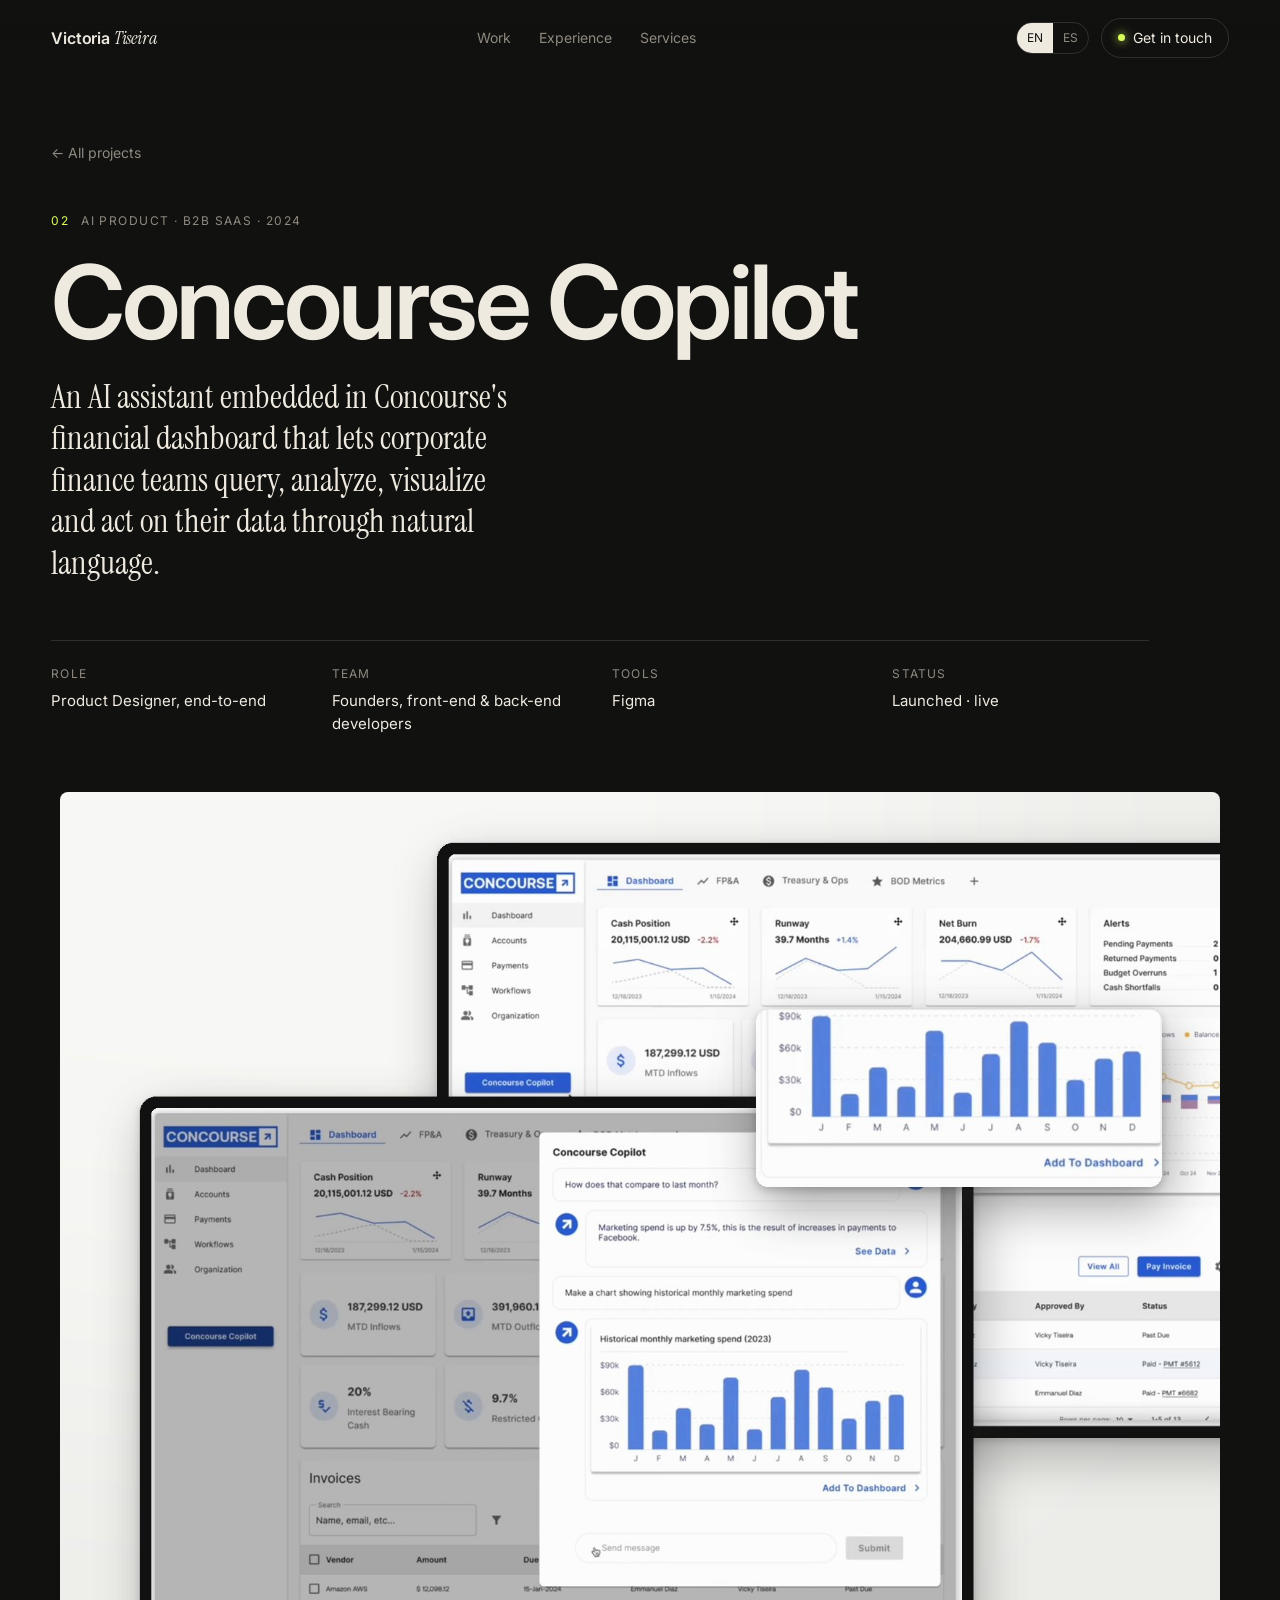
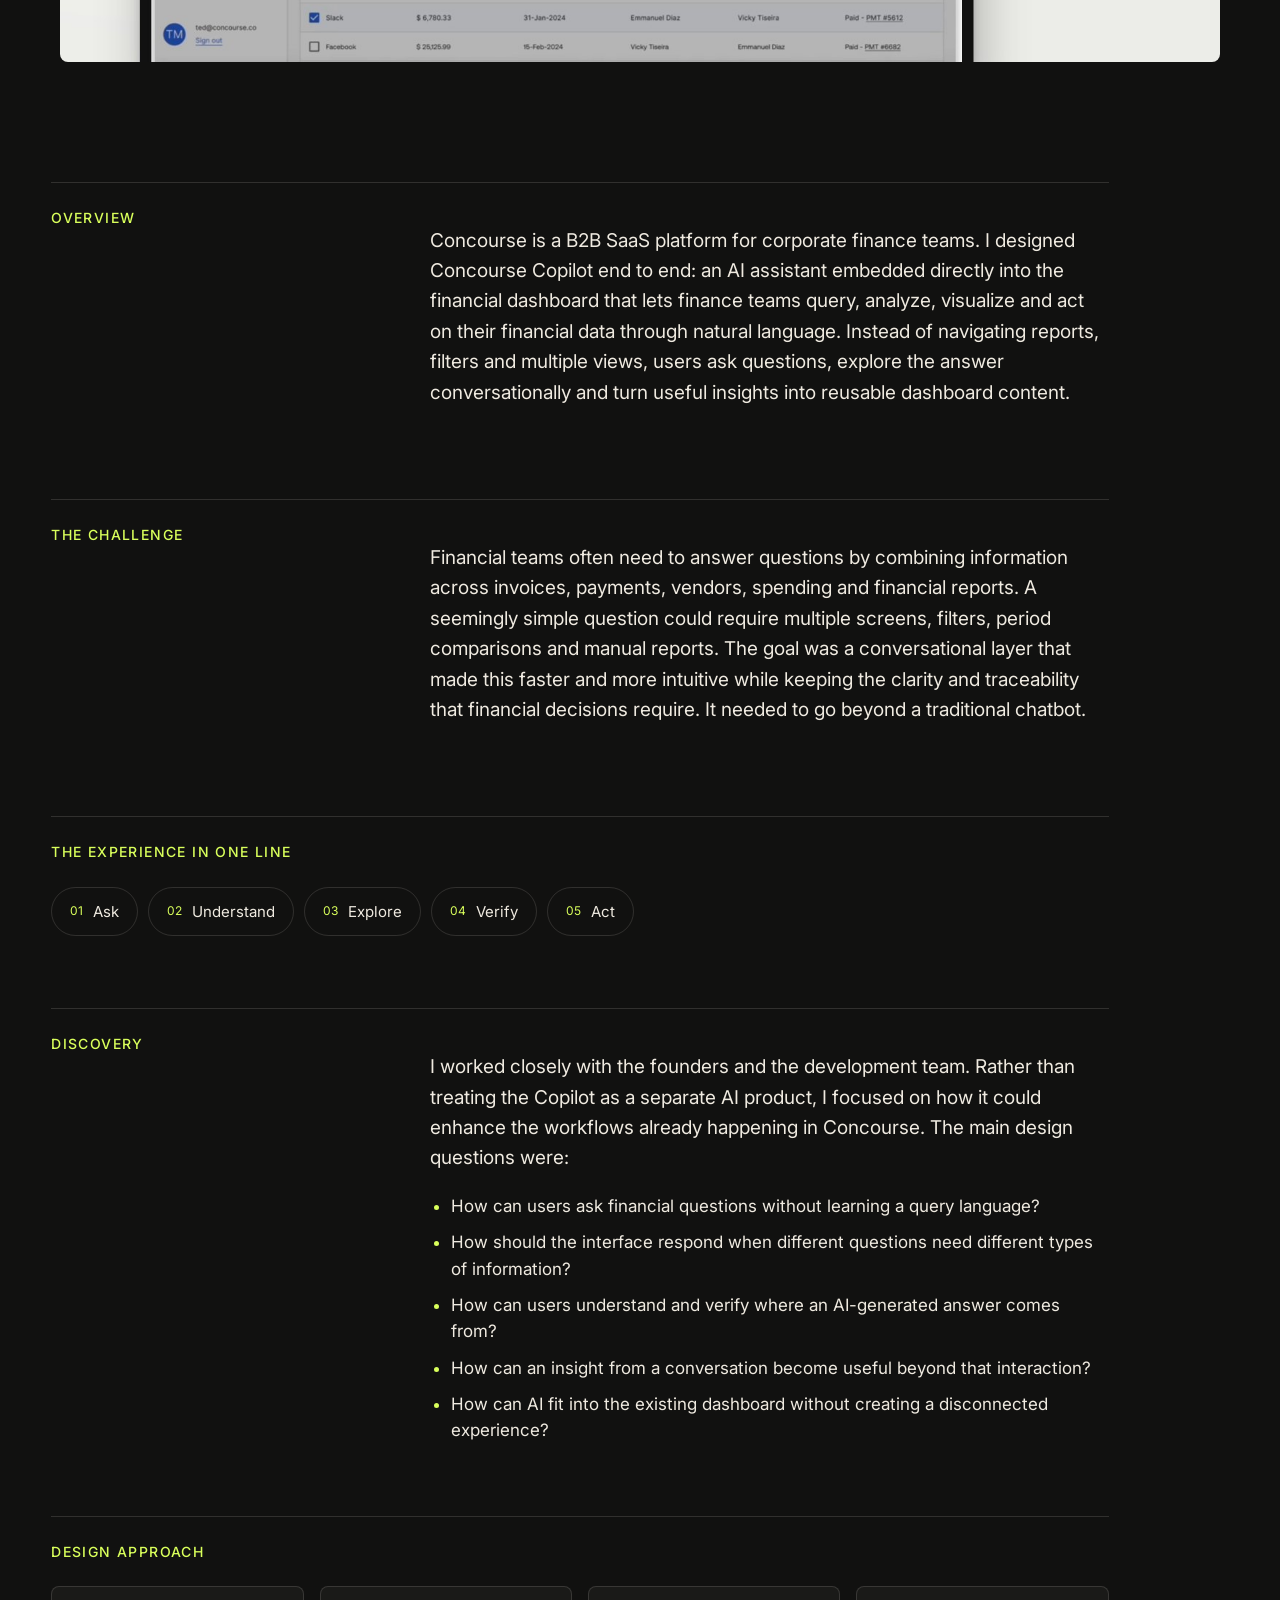
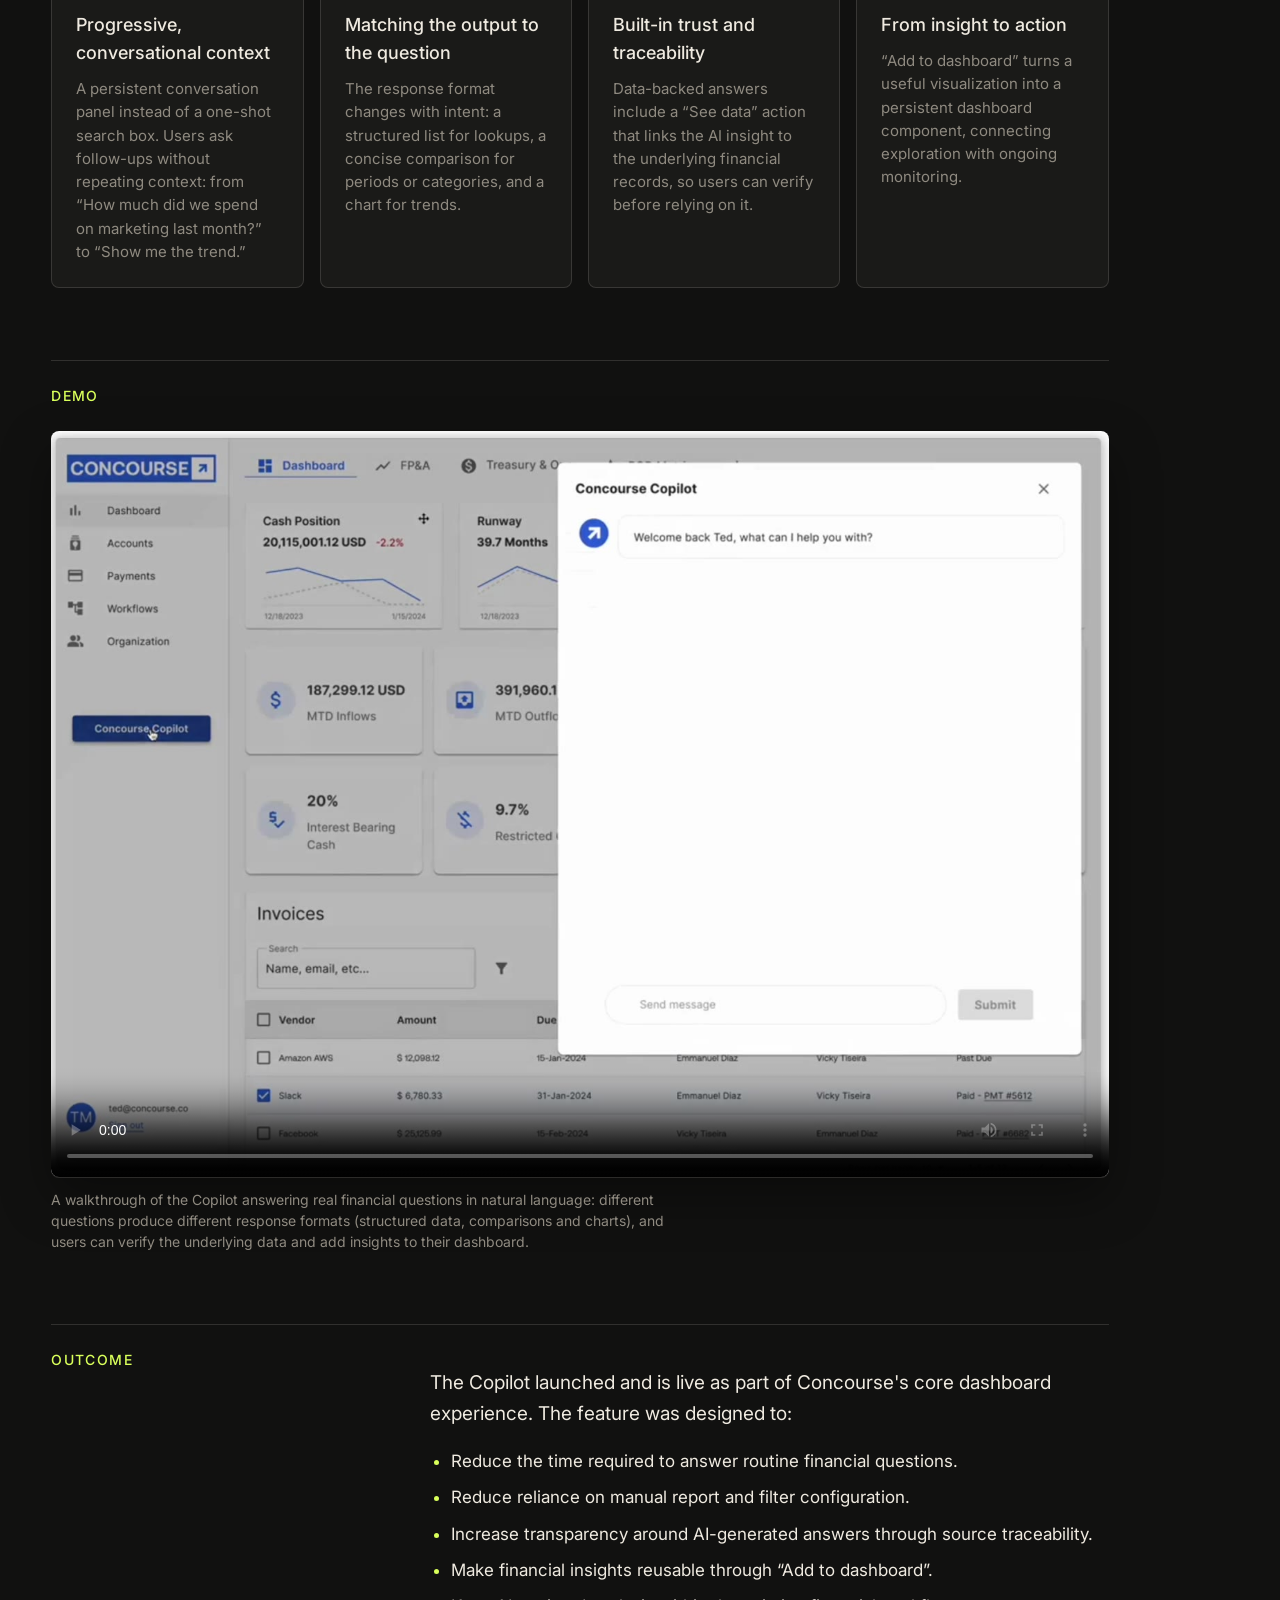
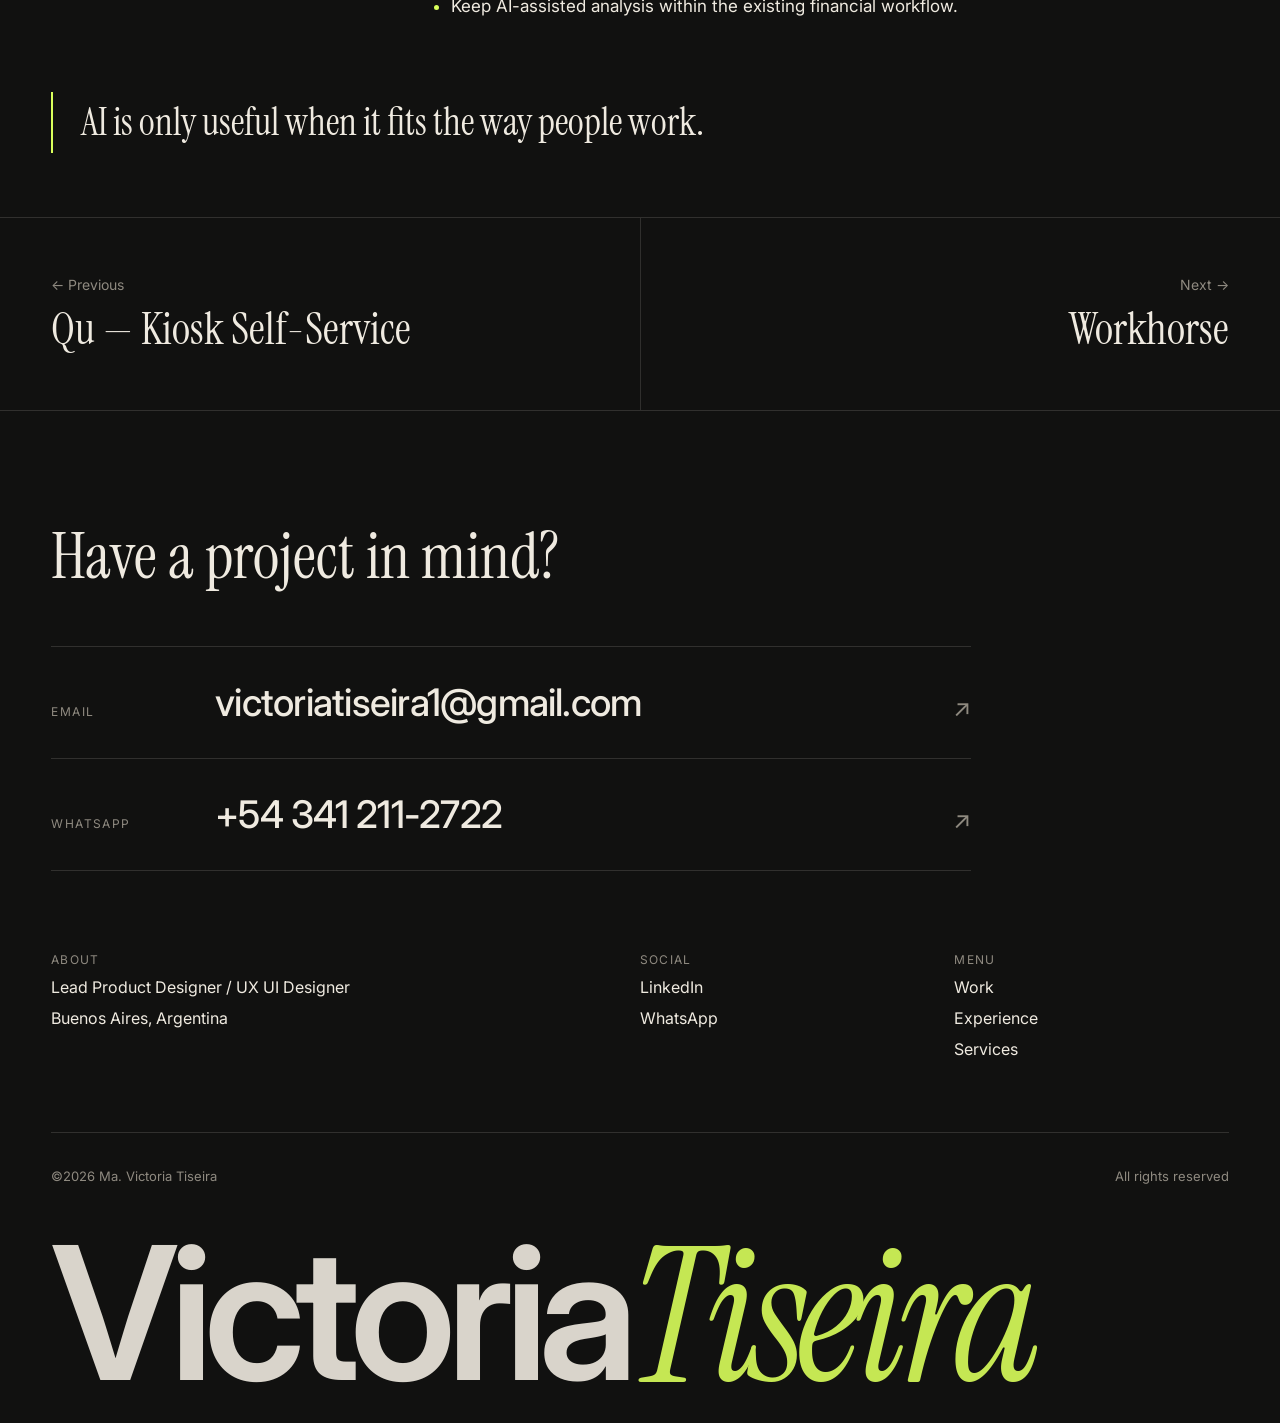
==== proyectos/concourse-copilot.html @ 038b1a2e "Add files via upload" ====
<!DOCTYPE html>
<html lang="en" data-lang="en">
<head>
  <meta charset="UTF-8">
  <meta name="viewport" content="width=device-width, initial-scale=1.0, viewport-fit=cover">
  <title data-en="Concourse Copilot — Ma. Victoria Tiseira" data-es="Concourse Copilot — Ma. Victoria Tiseira">Concourse Copilot — Ma. Victoria Tiseira</title>
  <meta name="description" content="An AI assistant embedded in Concourse&#x27;s financial dashboard that lets corporate finance teams query, analyze, visualize and act on their data through natural language.">
  <meta name="author" content="Ma. Victoria Tiseira">
  <link rel="canonical" href="https://victoriatiseira.vercel.app/proyectos/concourse-copilot.html">
  <meta name="theme-color" content="#111110">
  <meta property="og:type" content="website">
  <meta property="og:title" content="Concourse Copilot — Ma. Victoria Tiseira">
  <meta property="og:description" content="An AI assistant embedded in Concourse&#x27;s financial dashboard that lets corporate finance teams query, analyze, visualize and act on their data through natural language.">
  <meta property="og:image" content="https://victoriatiseira.vercel.app/img/proyectos/concourse-copilot/cover.jpg">
  <meta name="twitter:card" content="summary_large_image">
  <link rel="icon" type="image/svg+xml" href="../favicon.svg">
  <link rel="preconnect" href="https://fonts.googleapis.com">
  <link rel="preconnect" href="https://fonts.gstatic.com" crossorigin>
  <link href="https://fonts.googleapis.com/css2?family=Instrument+Serif:ital@0;1&family=Inter:wght@400;500;600&display=swap" rel="stylesheet">
  <link rel="stylesheet" href="../assets/style.css">
  <script>(function(){var l=null;try{l=new URLSearchParams(location.search).get("lang")||localStorage.getItem("lang")}catch(e){}if(l!=="es"&&l!=="en"){var n=(navigator.languages&&navigator.languages[0])||navigator.language||"en";l=/^es/i.test(n)?"es":"en"}document.documentElement.dataset.lang=l;document.documentElement.lang=l})();</script>
</head>
<body>

  <header class="nav" id="nav">
    <a class="nav__brand" href="../index.html">Victoria <em>Tiseira</em></a>
    <nav class="nav__links" aria-label="Main navigation">
      <a href="../index.html#work"><span class="en">Work</span><span class="es">Trabajos</span></a>
      <a href="../index.html#experience"><span class="en">Experience</span><span class="es">Experiencia</span></a>
      <a href="../index.html#services"><span class="en">Services</span><span class="es">Servicios</span></a>
    </nav>
    <div class="nav__right">
      <div class="lang" role="group" aria-label="Language">
        <button type="button" data-set-lang="en" aria-pressed="true">EN</button>
        <button type="button" data-set-lang="es" aria-pressed="false">ES</button>
      </div>
      <a class="nav__cta" href="#contact"><span class="dot"></span><span class="en">Get in touch</span><span class="es">Contacto</span></a>
      <button class="nav__burger" id="navBurger" type="button" aria-label="Menu" aria-expanded="false" aria-controls="mobileMenu"><span></span><span></span></button>
    </div>
  </header>
  <div class="mnav" id="mobileMenu" aria-hidden="true">
    <a href="../index.html#work"><i>01</i><span class="en">Work</span><span class="es">Trabajos</span></a>
    <a href="../index.html#experience"><i>02</i><span class="en">Experience</span><span class="es">Experiencia</span></a>
    <a href="../index.html#services"><i>03</i><span class="en">Services</span><span class="es">Servicios</span></a>
    <a href="#contact"><i>04</i><span class="en">Get in touch</span><span class="es">Contacto</span></a>
  </div>

  <main id="top" class="case">
    <header class="case__hero">
      <a class="case__back" href="../index.html#all-work">← <span class="en">All projects</span><span class="es">Todos los proyectos</span></a>
      <p class="eyebrow"><span>02</span><span><span class="en">AI product · B2B SaaS</span><span class="es">Producto con IA · B2B SaaS</span> · 2024</span></p>
      <h1 class="case__title"><span class="en">Concourse Copilot</span><span class="es">Concourse Copilot</span></h1>
      <p class="en case__lead">An AI assistant embedded in Concourse's financial dashboard that lets corporate finance teams query, analyze, visualize and act on their data through natural language.</p><p class="es case__lead">Un asistente de IA integrado en el dashboard financiero de Concourse que permite a los equipos de finanzas consultar, analizar, visualizar y accionar sobre sus datos en lenguaje natural.</p>
      <dl class="case__meta"><div class="case__meta-item"><dt class="en">Role</dt><dt class="es">Rol</dt><dd><span class="en">Product Designer, end-to-end</span><span class="es">Product Designer, end-to-end</span></dd></div><div class="case__meta-item"><dt class="en">Team</dt><dt class="es">Equipo</dt><dd><span class="en">Founders, front-end & back-end developers</span><span class="es">Fundadores, desarrolladores front-end y back-end</span></dd></div><div class="case__meta-item"><dt class="en">Tools</dt><dt class="es">Herramientas</dt><dd>Figma</dd></div><div class="case__meta-item"><dt class="en">Status</dt><dt class="es">Estado</dt><dd><span class="en">Launched · live</span><span class="es">Lanzado · en uso</span></dd></div></dl>
    </header>
    <figure class="case__cover"><img src="../img/proyectos/concourse-copilot/cover.jpg" alt="Concourse Copilot" width="1600" height="1200" decoding="async"></figure>
    <section class="case__body"><div class="case__block" data-reveal><h2 class="en case__h">Overview</h2><h2 class="es case__h">Resumen</h2><div><p class="en case__p">Concourse is a B2B SaaS platform for corporate finance teams. I designed Concourse Copilot end to end: an AI assistant embedded directly into the financial dashboard that lets finance teams query, analyze, visualize and act on their financial data through natural language. Instead of navigating reports, filters and multiple views, users ask questions, explore the answer conversationally and turn useful insights into reusable dashboard content.</p><p class="es case__p">Concourse es una plataforma B2B SaaS para equipos de finanzas corporativas. Diseñé Concourse Copilot de punta a punta: un asistente de IA integrado en el dashboard financiero que permite consultar, analizar, visualizar y accionar sobre los datos en lenguaje natural. En lugar de recorrer reportes, filtros y vistas, los usuarios hacen preguntas, exploran la respuesta conversando y convierten los insights útiles en contenido reutilizable del dashboard.</p></div></div>
        <div class="case__block" data-reveal><h2 class="en case__h">The challenge</h2><h2 class="es case__h">El desafío</h2><div><p class="en case__p">Financial teams often need to answer questions by combining information across invoices, payments, vendors, spending and financial reports. A seemingly simple question could require multiple screens, filters, period comparisons and manual reports. The goal was a conversational layer that made this faster and more intuitive while keeping the clarity and traceability that financial decisions require. It needed to go beyond a traditional chatbot.</p><p class="es case__p">Los equipos de finanzas suelen responder preguntas combinando información de facturas, pagos, proveedores, gastos y reportes. Una pregunta aparentemente simple podía requerir varias pantallas, filtros, comparaciones de períodos y reportes manuales. El objetivo era una capa conversacional que lo hiciera más rápido e intuitivo, manteniendo la claridad y la trazabilidad que exigen las decisiones financieras. Tenía que ir más allá de un chatbot tradicional.</p></div></div>
        <div class="case__wide" data-reveal><h2 class="en case__h">The experience in one line</h2><h2 class="es case__h">La experiencia en una línea</h2><ol class="flow"><li><span class="en">Ask</span><span class="es">Preguntar</span></li><li><span class="en">Understand</span><span class="es">Entender</span></li><li><span class="en">Explore</span><span class="es">Explorar</span></li><li><span class="en">Verify</span><span class="es">Verificar</span></li><li><span class="en">Act</span><span class="es">Accionar</span></li></ol></div>
        <div class="case__block" data-reveal><h2 class="en case__h">Discovery</h2><h2 class="es case__h">Discovery</h2><div><p class="en case__p">I worked closely with the founders and the development team. Rather than treating the Copilot as a separate AI product, I focused on how it could enhance the workflows already happening in Concourse. The main design questions were:</p><p class="es case__p">Trabajé de cerca con los fundadores y el equipo de desarrollo. En lugar de tratar al Copilot como un producto de IA aparte, me enfoqué en cómo podía potenciar los flujos que ya existían en Concourse. Las preguntas de diseño principales fueron:</p><ul class="case__list"><li><span class="en">How can users ask financial questions without learning a query language?</span><span class="es">¿Cómo pueden los usuarios hacer preguntas financieras sin aprender un lenguaje de consultas?</span></li><li><span class="en">How should the interface respond when different questions need different types of information?</span><span class="es">¿Cómo debería responder la interfaz cuando cada pregunta necesita un tipo de información distinto?</span></li><li><span class="en">How can users understand and verify where an AI-generated answer comes from?</span><span class="es">¿Cómo pueden entender y verificar de dónde sale una respuesta generada por IA?</span></li><li><span class="en">How can an insight from a conversation become useful beyond that interaction?</span><span class="es">¿Cómo puede un insight de una conversación ser útil más allá de esa interacción?</span></li><li><span class="en">How can AI fit into the existing dashboard without creating a disconnected experience?</span><span class="es">¿Cómo integrar la IA al dashboard existente sin crear una experiencia desconectada?</span></li></ul></div></div>
        <div class="case__wide" data-reveal><h2 class="en case__h">Design approach</h2><h2 class="es case__h">Enfoque de diseño</h2><div class="ccards ccards--4"><div class="ccard"><h3 class="en ccard__t">Progressive, conversational context</h3><h3 class="es ccard__t">Contexto conversacional progresivo</h3><p class="en ccard__b">A persistent conversation panel instead of a one-shot search box. Users ask follow-ups without repeating context: from “How much did we spend on marketing last month?” to “Show me the trend.”</p><p class="es ccard__b">Un panel de conversación persistente en lugar de una búsqueda de un solo uso. Los usuarios hacen repreguntas sin repetir contexto: de “¿Cuánto gastamos en marketing el mes pasado?” a “Mostrame la tendencia”.</p></div><div class="ccard"><h3 class="en ccard__t">Matching the output to the question</h3><h3 class="es ccard__t">La respuesta según la pregunta</h3><p class="en ccard__b">The response format changes with intent: a structured list for lookups, a concise comparison for periods or categories, and a chart for trends.</p><p class="es ccard__b">El formato de la respuesta cambia según la intención: una lista estructurada para consultas, una comparación concisa entre períodos o categorías, y un gráfico para tendencias.</p></div><div class="ccard"><h3 class="en ccard__t">Built-in trust and traceability</h3><h3 class="es ccard__t">Confianza y trazabilidad</h3><p class="en ccard__b">Data-backed answers include a “See data” action that links the AI insight to the underlying financial records, so users can verify before relying on it.</p><p class="es ccard__b">Las respuestas con datos incluyen la acción “Ver datos”, que vincula el insight de la IA con los registros financieros de origen, para verificar antes de confiar en él.</p></div><div class="ccard"><h3 class="en ccard__t">From insight to action</h3><h3 class="es ccard__t">Del insight a la acción</h3><p class="en ccard__b">“Add to dashboard” turns a useful visualization into a persistent dashboard component, connecting exploration with ongoing monitoring.</p><p class="es ccard__b">“Agregar al dashboard” convierte una visualización útil en un componente permanente del dashboard, conectando la exploración con el monitoreo diario.</p></div></div></div>
        <div class="case__wide" data-reveal><h2 class="en case__h">Demo</h2><h2 class="es case__h">Demo</h2><figure class="shot shot--video"><video controls playsinline preload="metadata" poster="../img/proyectos/concourse-copilot/demo-poster.jpg" width="1530" height="1080"><source src="../img/proyectos/concourse-copilot/demo.mp4" type="video/mp4"></video><figcaption><span class="en">A walkthrough of the Copilot answering real financial questions in natural language: different questions produce different response formats (structured data, comparisons and charts), and users can verify the underlying data and add insights to their dashboard.</span><span class="es">Un recorrido del Copilot respondiendo preguntas financieras reales en lenguaje natural: cada tipo de pregunta genera un formato distinto (datos estructurados, comparaciones y gráficos), y se pueden verificar los datos de origen y sumar los insights al dashboard.</span></figcaption></figure></div>
        <div class="case__block" data-reveal><h2 class="en case__h">Outcome</h2><h2 class="es case__h">Resultado</h2><div><p class="en case__p">The Copilot launched and is live as part of Concourse's core dashboard experience. The feature was designed to:</p><p class="es case__p">El Copilot se lanzó y está en uso como parte del dashboard principal de Concourse. La funcionalidad se diseñó para:</p><ul class="case__list"><li><span class="en">Reduce the time required to answer routine financial questions.</span><span class="es">Reducir el tiempo para responder preguntas financieras de rutina.</span></li><li><span class="en">Reduce reliance on manual report and filter configuration.</span><span class="es">Depender menos de configurar reportes y filtros a mano.</span></li><li><span class="en">Increase transparency around AI-generated answers through source traceability.</span><span class="es">Más transparencia en las respuestas de la IA gracias a la trazabilidad de las fuentes.</span></li><li><span class="en">Make financial insights reusable through “Add to dashboard”.</span><span class="es">Insights financieros reutilizables con “Agregar al dashboard”.</span></li><li><span class="en">Keep AI-assisted analysis within the existing financial workflow.</span><span class="es">Mantener el análisis asistido por IA dentro del flujo de trabajo existente.</span></li></ul></div></div>
        <blockquote class="case__quote" data-reveal><p class="en">AI is only useful when it fits the way people work.</p><p class="es">La IA solo sirve cuando se adapta a la forma en que trabaja la gente.</p></blockquote>
    </section>
    <nav class="case__next" aria-label="More projects">
      <a href="qu.html" class="case__nav case__nav--prev"><span>← <span class="en">Previous</span><span class="es">Anterior</span></span><strong><span class="en">Qu — Kiosk Self-Service</span><span class="es">Qu — Kiosco de autoservicio</span></strong></a>
      <a href="workhorse.html" class="case__nav case__nav--next"><span><span class="en">Next</span><span class="es">Siguiente</span> →</span><strong><span class="en">Workhorse</span><span class="es">Workhorse</span></strong></a>
    </nav>
  </main>

  <footer class="footer" id="contact">
    <p class="en footer__hook">Have a project in mind?</p><p class="es footer__hook">¿Tenés un proyecto en mente?</p>
    <div class="contact">
      <a class="contact__row" href="mailto:victoriatiseira1@gmail.com">
        <span class="contact__label">Email</span>
        <span class="contact__value">victoriatiseira1@gmail.com</span>
        <span class="contact__arrow" aria-hidden="true">↗</span>
      </a>
      <a class="contact__row" href="https://wa.me/5493412112722" target="_blank" rel="noopener">
        <span class="contact__label">WhatsApp</span>
        <span class="contact__value">+54 341 211-2722</span>
        <span class="contact__arrow" aria-hidden="true">↗</span>
      </a>
    </div>
    <div class="footer__grid">
      <div class="footer__col">
        <p class="en footer__col-title">About</p><p class="es footer__col-title">Sobre mí</p>
        <p>Lead Product Designer / UX UI Designer</p>
        <p>Buenos Aires, Argentina</p>
      </div>
      <nav class="footer__col" aria-label="Social">
        <p class="en footer__col-title">Social</p><p class="es footer__col-title">Redes</p>
        <a href="https://www.linkedin.com/in/maria-victoria-tiseira/" target="_blank" rel="noopener">LinkedIn</a>
        <a href="https://wa.me/5493412112722" target="_blank" rel="noopener">WhatsApp</a>
      </nav>
      <nav class="footer__col" aria-label="Footer">
        <p class="en footer__col-title">Menu</p><p class="es footer__col-title">Menú</p>
        <a href="../index.html#work"><span class="en">Work</span><span class="es">Trabajos</span></a>
        <a href="../index.html#experience"><span class="en">Experience</span><span class="es">Experiencia</span></a>
        <a href="../index.html#services"><span class="en">Services</span><span class="es">Servicios</span></a>
      </nav>
    </div>
    <div class="footer__meta">
      <p>©<span data-year>2026</span> Ma. Victoria Tiseira</p>
      <p class="en">All rights reserved</p><p class="es">Todos los derechos reservados</p>
    </div>
    <span class="footer__giant" aria-hidden="true">Victoria<em>Tiseira</em></span>
  </footer>
  <script src="../assets/main.js"></script>
</body>
</html>
---- assets/style.css ----
:root {
      --bg: #111110;
      --bg-2: #1a1a18;
      --fg: #efeae0;
      --muted: #8f8a80;
      --line: rgba(239, 234, 224, .14);
      --accent: #d9ff5b;
      --serif: "Instrument Serif", Georgia, serif;
      --sans: "Inter", system-ui, sans-serif;
      --gutter: clamp(16px, 4vw, 56px);
    }
    *, *::before, *::after { box-sizing: border-box; }
    html { scroll-behavior: smooth; overflow-x: hidden; }
    body {
      margin: 0; background: var(--bg); color: var(--fg);
      font-family: var(--sans); font-size: 16px; line-height: 1.55;
      -webkit-font-smoothing: antialiased;
    }
    a { color: inherit; text-decoration: none; }
    img { max-width: 100%; display: block; }
    .sr-only { position: absolute; width: 1px; height: 1px; overflow: hidden; clip: rect(0 0 0 0); white-space: nowrap; }
    .eyebrow { display: flex; gap: 12px; font-size: 12px; letter-spacing: .12em; text-transform: uppercase; color: var(--muted); margin: 0 0 24px; }
    .eyebrow > span:first-child { color: var(--accent); }

    /* Reveal on scroll */
    [data-reveal] { opacity: 0; transform: translateY(24px); transition: opacity .8s ease, transform .8s ease; }
    [data-reveal].is-in { opacity: 1; transform: none; }
    @media (prefers-reduced-motion: reduce) { [data-reveal] { opacity: 1; transform: none; transition: none; } html { scroll-behavior: auto; } }

    /* ============ NAV ============ */
    .nav {
      position: fixed; inset: 0 0 auto 0; z-index: 50;
      display: flex; align-items: center; justify-content: space-between; gap: 16px;
      padding: 18px var(--gutter);
      background: linear-gradient(var(--bg), rgba(17,17,16,0));
    }
    .nav__brand { font-weight: 600; letter-spacing: -.01em; }
    .nav__brand em { font-family: var(--serif); font-weight: 400; font-size: 1.15em; }
    .nav__links { display: flex; gap: 28px; font-size: 14px; }
    .nav__links a { color: var(--muted); transition: color .2s; }
    .nav__links a:hover { color: var(--fg); }
    .nav__right { display: flex; align-items: center; gap: 12px; }
    .lang { display: flex; border: 1px solid var(--line); border-radius: 99px; overflow: hidden; font-size: 12px; }
    .lang button { background: none; border: 0; color: var(--muted); padding: 6px 10px; cursor: pointer; font: inherit; }
    .lang button[aria-pressed="true"] { background: var(--fg); color: var(--bg); }
    .nav__cta { display: inline-flex; align-items: center; gap: 8px; font-size: 14px; padding: 8px 16px; border: 1px solid var(--line); border-radius: 99px; transition: background .2s; }
    .nav__cta:hover { background: var(--bg-2); }
    .dot { width: 7px; height: 7px; border-radius: 50%; background: var(--accent); box-shadow: 0 0 10px var(--accent); }
    .nav__burger { display: none; background: none; border: 0; padding: 8px; cursor: pointer; }
    .nav__burger span { display: block; width: 22px; height: 1.5px; background: var(--fg); margin: 5px 0; transition: transform .3s; }
    .mnav {
      position: fixed; inset: 0; z-index: 40; background: var(--bg);
      display: flex; flex-direction: column; justify-content: center; padding: 0 var(--gutter);
      opacity: 0; pointer-events: none; transition: opacity .3s;
    }
    .mnav.is-open { opacity: 1; pointer-events: auto; }
    .mnav a { font-family: var(--serif); font-size: 44px; line-height: 1.3; }
    .mnav a i { font-family: var(--sans); font-style: normal; font-size: 12px; color: var(--muted); margin-right: 12px; vertical-align: middle; }
    @media (max-width: 860px) {
      .nav__links, .nav__cta { display: none; }
      .nav__burger { display: block; }
      body.menu-open .nav__burger span:first-child { transform: translateY(3.25px) rotate(45deg); }
      body.menu-open .nav__burger span:last-child { transform: translateY(-3.25px) rotate(-45deg); }
    }

    /* ============ HERO ============ */
    .hero {
      min-height: 100svh; display: flex; flex-direction: column; justify-content: flex-end;
      padding: 120px var(--gutter) 40px; position: relative; overflow: hidden;
    }
    .hero__title { margin: 0; line-height: .9; letter-spacing: -.03em; }
    .hero__line { display: block; }
    .hero__line--sans { font-weight: 600; font-size: clamp(56px, 13vw, 200px); }
    .hero__line--serif { font-family: var(--serif); font-weight: 400; font-style: italic; font-size: clamp(56px, 13vw, 200px); color: var(--accent); }
    .hero__aside { display: grid; grid-template-columns: 1fr 1fr; gap: 40px; margin-top: 48px; padding-top: 24px; border-top: 1px solid var(--line); }
    .hero__desc { margin: 0; max-width: 46ch; color: var(--muted); font-size: 17px; }
    .hero__index { list-style: none; margin: 0; padding: 0; justify-self: end; min-width: 240px; }
    .hero__index li { border-bottom: 1px solid var(--line); }
    .hero__index a { display: flex; gap: 16px; padding: 10px 0; transition: padding .25s, color .25s; }
    .hero__index a:hover { padding-left: 8px; color: var(--accent); }
    .hero__index i { font-style: normal; font-size: 12px; color: var(--muted); padding-top: 3px; }
    @media (max-width: 760px) { .hero__aside { grid-template-columns: 1fr; } .hero__index { justify-self: stretch; } }

    /* ============ ABOUT / MANIFESTO ============ */
    .about { display: grid; grid-template-columns: 1fr 2fr; gap: 40px; padding: 140px var(--gutter); border-top: 1px solid var(--line); }
    .about__label { margin: 0 0 40px; }
    .about__stat { margin-bottom: 28px; }
    .about__stat strong { display: block; font-family: var(--serif); font-weight: 400; font-size: 64px; line-height: 1; }
    .about__stat span { color: var(--muted); font-size: 14px; }
    .about__text { font-family: var(--serif); font-size: clamp(28px, 3.6vw, 52px); line-height: 1.15; margin: 0 0 32px; }
    .about__sub { color: var(--muted); max-width: 52ch; margin: 0; }
    @media (max-width: 760px) { .about { grid-template-columns: 1fr; padding: 96px var(--gutter); } }

    /* ============ WORKS (horizontal strip) ============ */
    .works { padding: 120px 0; border-top: 1px solid var(--line); }
    .works__head { display: flex; justify-content: space-between; align-items: flex-end; gap: 24px; flex-wrap: wrap; padding: 0 var(--gutter) 48px; }
    .works__title { margin: 0; font-size: clamp(40px, 7vw, 104px); line-height: .95; font-weight: 600; letter-spacing: -.03em; }
    .works__title em { font-family: var(--serif); font-weight: 400; color: var(--accent); }
    .works__intro { color: var(--muted); max-width: 32ch; margin: 0; }
    .works__rail {
      display: flex; gap: 24px; overflow-x: auto; scroll-snap-type: x mandatory;
      padding: 0 var(--gutter) 24px; scrollbar-width: none; cursor: grab; scroll-padding-inline: var(--gutter);
    }
    .works__rail::-webkit-scrollbar { display: none; }
    .works__rail.is-dragging { cursor: grabbing; scroll-snap-type: none; }
    .card { flex: 0 0 auto; scroll-snap-align: start; width: clamp(260px, 38vw, 560px); }
    .card--tall { width: clamp(220px, 26vw, 380px); }
    .card__media {
      margin: 0; position: relative; overflow: hidden; border-radius: 6px; aspect-ratio: 4 / 3;
      background: var(--bg-2);
    }
    .card--tall .card__media { aspect-ratio: 3 / 4; }
    .card__media img, .card__media video { width: 100%; height: 100%; object-fit: cover; transition: transform .8s cubic-bezier(.2,.7,.2,1); }
    .card:hover .card__media img, .card:hover .card__media video { transform: scale(1.04); }
    .card__placeholder {
      position: absolute; inset: 0; display: grid; place-items: center;
      color: var(--muted); font-size: 13px; letter-spacing: .08em; text-transform: uppercase;
      background: repeating-linear-gradient(135deg, var(--bg-2) 0 14px, #1f1f1c 14px 28px);
    }
    .card__open {
      position: absolute; right: 14px; bottom: 14px; font-size: 13px; padding: 8px 14px; border-radius: 99px;
      background: var(--fg); color: var(--bg); opacity: 0; transform: translateY(8px); transition: .3s;
    }
    .card:hover .card__open, .card:focus-visible .card__open { opacity: 1; transform: none; }
    .card__meta { display: flex; justify-content: space-between; gap: 12px; margin-top: 14px; font-size: 14px; }
    .card__meta p { margin: 0; }
    .card__meta p:first-child > span:first-child { color: var(--muted); margin-right: 8px; }
    .card__meta p:last-child { color: var(--muted); }
    .works__foot { display: flex; justify-content: space-between; align-items: center; gap: 16px; padding: 24px var(--gutter) 0; color: var(--muted); font-size: 14px; }
    .works__progress { font-variant-numeric: tabular-nums; }
    .works__btns { display: flex; gap: 8px; }
    .works__btns button {
      width: 44px; height: 44px; border-radius: 50%; border: 1px solid var(--line);
      background: none; color: var(--fg); cursor: pointer; font-size: 16px; transition: background .2s;
    }
    .works__btns button:hover { background: var(--bg-2); }

    /* ============ PROCESS ============ */
    .process { padding: 140px var(--gutter); border-top: 1px solid var(--line); }
    .process__title { margin: 0 0 64px; font-size: clamp(48px, 9vw, 140px); line-height: .9; letter-spacing: -.03em; font-weight: 600; }
    .process__title em { font-family: var(--serif); font-weight: 400; color: var(--accent); }
    .process__cards { display: grid; grid-template-columns: repeat(4, 1fr); gap: 16px; }
    .pcard {
      position: relative; overflow: hidden; background: var(--bg-2); border: 1px solid var(--line); border-radius: 8px;
      padding: 28px; min-height: 340px; display: flex; flex-direction: column; justify-content: space-between;
    }
    .pcard__index { display: flex; justify-content: space-between; font-size: 12px; letter-spacing: .1em; text-transform: uppercase; color: var(--muted); margin: 0; }
    .pcard__index > span:first-child { color: var(--accent); }
    .pcard__name { font-family: var(--serif); font-weight: 400; font-size: 40px; margin: 0 0 12px; }
    .pcard__text { color: var(--muted); font-size: 15px; margin: 0 0 16px; }
    .pcard__meta { font-size: 12px; color: var(--fg); opacity: .7; margin: 0; }
    .pcard__ghost { position: absolute; right: -8px; top: 30px; font-family: var(--serif); font-size: 160px; line-height: 1; color: var(--fg); opacity: .04; pointer-events: none; }
    @media (max-width: 1000px) { .process__cards { grid-template-columns: repeat(2, 1fr); } }
    @media (max-width: 600px) { .process__cards { grid-template-columns: 1fr; } .pcard { min-height: 280px; } }

    /* ============ SERVICES ============ */
    .services { padding: 0 var(--gutter) 140px; }
    .services__list { list-style: none; margin: 0; padding: 0; border-top: 1px solid var(--line); }
    .services__item { border-bottom: 1px solid var(--line); }
    .services__row {
      display: grid; grid-template-columns: 1fr 1fr; gap: 24px; align-items: baseline;
      padding: 28px 0; transition: padding .3s, color .3s;
    }
    .services__item:hover .services__row { padding-left: 16px; color: var(--accent); }
    .services__name { font-size: clamp(26px, 3.6vw, 48px); font-weight: 500; letter-spacing: -.02em; }
    .services__meta { color: var(--muted); font-size: 15px; }
    @media (max-width: 700px) { .services__row { grid-template-columns: 1fr; gap: 6px; } }

    /* ============ FOOTER ============ */
    .footer { border-top: 1px solid var(--line); padding: 96px var(--gutter) 32px; overflow: hidden; }
    .footer__hook { font-family: var(--serif); font-size: clamp(32px, 5vw, 64px); margin: 0 0 8px; }
    .footer__mail { font-size: clamp(24px, 4vw, 52px); font-weight: 600; letter-spacing: -.02em; border-bottom: 2px solid var(--accent); }
    .footer__grid { display: grid; grid-template-columns: 2fr 1fr 1fr; gap: 40px; margin-top: 80px; }
    .footer__col-title { color: var(--muted); font-size: 12px; letter-spacing: .1em; text-transform: uppercase; margin: 0 0 12px; }
    .footer__col a, .footer__col p { display: block; margin: 0 0 6px; }
    .footer__col a:hover { color: var(--accent); }
    .footer__meta { display: flex; justify-content: space-between; gap: 16px; flex-wrap: wrap; margin-top: 64px; padding-top: 20px; border-top: 1px solid var(--line); color: var(--muted); font-size: 13px; }
    .footer__giant { display: block; margin-top: 40px; font-weight: 600; font-size: 14.5vw; line-height: .8; letter-spacing: -.05em; opacity: .9; white-space: nowrap; }
    .footer__giant em { font-family: var(--serif); font-weight: 400; color: var(--accent); }
    @media (max-width: 760px) { .footer__grid { grid-template-columns: 1fr; gap: 28px; margin-top: 56px; } }
  
    /* ============ LANGUAGE ============ */
    html:not([data-lang="es"]) .es, html[data-lang="es"] .en { display: none !important; }
    :root { color-scheme: dark; }

    /* ============ ALL WORK GRID ============ */
    .allwork { padding: 120px var(--gutter); border-top: 1px solid var(--line); }
    .allwork__title { margin: 0 0 56px; font-size: clamp(40px, 7vw, 104px); line-height: .95; font-weight: 600; letter-spacing: -.03em; }
    .allwork__title sup { font-size: .25em; color: var(--muted); font-weight: 400; vertical-align: top; }
    .allwork__grid { display: grid; grid-template-columns: repeat(3, 1fr); gap: 48px 24px; }
    .gitem__media { margin: 0; aspect-ratio: 4 / 3; overflow: hidden; border-radius: 6px; background: var(--bg-2); }
    .gitem__media img { width: 100%; height: 100%; object-fit: cover; transition: transform .8s cubic-bezier(.2,.7,.2,1); }
    .gitem:hover .gitem__media img { transform: scale(1.04); }
    .gitem__meta { display: grid; grid-template-columns: 1fr auto; gap: 2px 12px; margin-top: 14px; }
    .gitem__meta h3 { margin: 0; font-size: 17px; font-weight: 500; transition: color .2s; }
    .gitem:hover .gitem__meta h3 { color: var(--accent); }
    .gitem__meta p { margin: 0; color: var(--muted); font-size: 14px; grid-column: 1; }
    .gitem__meta .gitem__year { grid-column: 2; grid-row: 1; }
    @media (max-width: 1000px) { .allwork__grid { grid-template-columns: repeat(2, 1fr); } }
    @media (max-width: 600px) { .allwork__grid { grid-template-columns: 1fr; } .allwork { padding: 96px var(--gutter); } }

    /* ============ CASE STUDY PAGE ============ */
    .case__hero { padding: 140px var(--gutter) 56px; max-width: 1200px; }
    .case__back { display: inline-block; margin-bottom: 48px; color: var(--muted); font-size: 14px; transition: color .2s; }
    .case__back:hover { color: var(--accent); }
    .case__title { margin: 0 0 24px; font-size: clamp(44px, 8vw, 120px); line-height: .95; letter-spacing: -.035em; font-weight: 600; }
    .case__lead { font-family: var(--serif); font-size: clamp(22px, 2.6vw, 34px); line-height: 1.25; margin: 0; max-width: 32ch; }
    .case__meta { display: grid; grid-template-columns: repeat(auto-fit, minmax(170px, 1fr)); gap: 24px; margin: 56px 0 0; padding-top: 24px; border-top: 1px solid var(--line); }
    .case__meta dt { font-size: 12px; letter-spacing: .1em; text-transform: uppercase; color: var(--muted); margin-bottom: 6px; }
    .case__meta dd { margin: 0; font-size: 15px; }
    @media (max-width: 860px) { .case__meta { grid-template-columns: repeat(2, 1fr); } }
    .case__cover { margin: 0 var(--gutter); border-radius: 8px; overflow: hidden; background: var(--bg-2); }
    .case__cover img { width: 100%; height: auto; max-height: 80vh; object-fit: cover; }
    .case__body { padding: 120px var(--gutter) 64px; display: grid; gap: 64px; max-width: 1200px; }
    .case__block { display: grid; grid-template-columns: 1fr 2fr; gap: 40px; padding-top: 24px; border-top: 1px solid var(--line); }
    .case__h { margin: 0; font-size: 14px; letter-spacing: .1em; text-transform: uppercase; color: var(--accent); font-weight: 500; }
    .case__p { font-size: 19px; line-height: 1.6; color: var(--fg); max-width: 62ch; }
    @media (max-width: 760px) { .case__block { grid-template-columns: 1fr; gap: 14px; } .case__p { font-size: 17px; } .case__body { padding-top: 80px; } }
    .case__gallery { padding: 0 var(--gutter) 120px; display: grid; gap: 32px; justify-items: center; }
    .case__img-group { width: 100%; max-width: 1160px; border-radius: 8px; overflow: hidden; background: #fff; }
    .case__img-group img { width: 100%; height: auto; display: block; }
    .case__next { display: grid; grid-template-columns: 1fr 1fr; border-top: 1px solid var(--line); }
    .case__nav { padding: 56px var(--gutter); display: flex; flex-direction: column; gap: 10px; transition: background .3s; }
    .case__nav:hover { background: var(--bg-2); }
    .case__nav > span { color: var(--muted); font-size: 14px; }
    .case__nav strong { font-family: var(--serif); font-weight: 400; font-size: clamp(26px, 3.4vw, 44px); line-height: 1.1; }
    .case__nav--next { text-align: right; border-left: 1px solid var(--line); }
    @media (max-width: 600px) { .case__next { grid-template-columns: 1fr; } .case__nav--next { border-left: 0; border-top: 1px solid var(--line); text-align: left; } }

    /* ============ EXPERIENCE ============ */
    .exp { padding: 140px var(--gutter); border-top: 1px solid var(--line); }
    .exp__title { margin: 0 0 56px; font-size: clamp(48px, 9vw, 140px); line-height: .9; letter-spacing: -.03em; font-weight: 600; }
    .exp__list { list-style: none; margin: 0; padding: 0; border-top: 1px solid var(--line); }
    .exp__item { display: grid; grid-template-columns: 1fr 2fr; gap: 40px; padding: 32px 0; border-bottom: 1px solid var(--line); }
    .exp__period { margin: 0; color: var(--muted); font-size: 14px; letter-spacing: .04em; padding-top: 6px; }
    .exp__role { margin: 0 0 10px; font-size: clamp(22px, 2.6vw, 34px); font-weight: 500; letter-spacing: -.02em; }
    .exp__role span { font-family: var(--serif); font-weight: 400; font-style: italic; color: var(--accent); }
    .exp__desc { margin: 0; color: var(--muted); max-width: 64ch; }
    @media (max-width: 760px) { .exp__item { grid-template-columns: 1fr; gap: 8px; } .exp { padding: 96px var(--gutter); } }

    /* ============ CASE CONTENT BLOCKS ============ */
    .case__body { max-width: 1160px; gap: 72px; }
    .case__p + .case__list, .case__list { margin: 12px 0 0; padding-left: 1.2em; display: grid; gap: 10px; font-size: 17px; line-height: 1.55; max-width: 62ch; }
    .case__list li::marker { color: var(--accent); }
    .case__wide { display: grid; gap: 24px; padding-top: 24px; border-top: 1px solid var(--line); }
    .case__wide > .case__p { margin: 0; max-width: 70ch; }
    .case__note { margin: 0; color: var(--muted); font-size: 15px; max-width: 75ch; }
    .ccards { display: grid; gap: 16px; grid-template-columns: repeat(var(--cols, 2), minmax(0, 1fr)); }
    .ccards--3 { --cols: 3; } .ccards--4 { --cols: 4; }
    .ccard { background: var(--bg-2); border: 1px solid var(--line); border-radius: 8px; padding: 24px; display: grid; gap: 10px; align-content: start; }
    .ccard__t { margin: 0; font-size: 18px; font-weight: 500; }
    .ccard__b { margin: 0; color: var(--muted); font-size: 15px; line-height: 1.55; }
    .stats { display: grid; gap: 16px; grid-template-columns: repeat(auto-fit, minmax(180px, 1fr)); }
    .stat { display: grid; gap: 6px; padding: 20px 0; border-top: 2px solid var(--accent); }
    .stat strong { font-family: var(--serif); font-weight: 400; font-size: clamp(40px, 5vw, 64px); line-height: 1; font-variant-numeric: tabular-nums; }
    .stat span { color: var(--muted); font-size: 15px; }
    .flow { list-style: none; margin: 0; padding: 0; display: flex; flex-wrap: wrap; gap: 10px; counter-reset: f; }
    .flow li { counter-increment: f; padding: 12px 18px; border: 1px solid var(--line); border-radius: 99px; font-size: 15px; display: flex; gap: 10px; align-items: center; }
    .flow li::before { content: counter(f, decimal-leading-zero); color: var(--accent); font-size: 12px; }
    .shot { margin: 0; display: grid; gap: 12px; justify-self: center; width: 100%; }
    .shot img { width: 100%; height: auto; border-radius: 8px; background: #fff; box-shadow: 0 1px 0 var(--line), 0 20px 50px rgba(0,0,0,.35); }
    .shot figcaption { color: var(--muted); font-size: 14px; line-height: 1.5; max-width: 70ch; }
    .shot--narrow { max-width: 760px; } .shot--phone { max-width: 260px; }
    .shots-grid { display: grid; grid-template-columns: repeat(2, minmax(0, 1fr)); gap: 40px 24px; align-items: start; }
    .dec { display: grid; gap: 20px; padding-top: 24px; border-top: 1px solid var(--line); }
    .dec__t { margin: 0; font-size: clamp(22px, 2.6vw, 32px); font-weight: 500; letter-spacing: -.02em; }
    .dec__notes { margin: 4px 0 0; display: grid; grid-template-columns: repeat(3, minmax(0, 1fr)); gap: 24px; }
    .dec__notes dt { font-size: 12px; letter-spacing: .1em; text-transform: uppercase; color: var(--accent); margin-bottom: 6px; }
    .dec__notes dd { margin: 0; color: var(--muted); font-size: 15px; line-height: 1.55; }
    .case__quote { margin: 0; padding: 8px 0 8px 28px; border-left: 2px solid var(--accent); max-width: 900px; }
    .case__quote p { margin: 0; font-family: var(--serif); font-size: clamp(24px, 3vw, 38px); line-height: 1.2; }
    .case__quote cite { display: block; margin-top: 12px; color: var(--muted); font-style: normal; font-size: 14px; }
    .tbl-wrap { overflow-x: auto; }
    .tbl { border-collapse: collapse; min-width: 480px; width: 100%; font-size: 15px; }
    .tbl th, .tbl td { padding: 12px 14px; border-bottom: 1px solid var(--line); text-align: center; }
    .tbl thead th { color: var(--muted); font-weight: 500; font-size: 13px; letter-spacing: .04em; }
    .tbl tbody th { text-align: left; font-weight: 400; }
    .tbl .yes { color: var(--accent); font-size: 18px; } .tbl .no { color: var(--muted); opacity: .6; }
    @media (max-width: 860px) { .ccards--3, .ccards--4 { --cols: 2; } .dec__notes { grid-template-columns: 1fr; gap: 14px; } }
    @media (max-width: 600px) { .ccards, .shots-grid { grid-template-columns: 1fr; } .case__body { gap: 56px; } }
    .shot--video video { width: 100%; height: auto; display: block; border-radius: 8px; background: #000; box-shadow: 0 1px 0 var(--line), 0 20px 50px rgba(0,0,0,.35); }
    .card__meta { flex-direction: column; gap: 4px; }

    /* ============ KIOSK SCREENS ============ */
    .kshots { display: grid; grid-template-columns: repeat(3, minmax(0, 1fr)); gap: 32px 24px; align-items: start; }
    .kshots--1 { grid-template-columns: minmax(0, 360px); justify-content: center; }
    .kshots--2 { grid-template-columns: repeat(2, minmax(0, 360px)); justify-content: center; }
    .kshot { margin: 0; display: grid; gap: 12px; }
    .kshot img { width: 100%; height: auto; border-radius: 14px; background: #fff; box-shadow: 0 1px 0 var(--line), 0 20px 50px rgba(0,0,0,.35); }
    .kshot figcaption { color: var(--muted); font-size: 14px; line-height: 1.45; }
    @media (max-width: 760px) { .kshots { grid-template-columns: repeat(2, minmax(0, 1fr)); gap: 24px 14px; } .kshots--1 { grid-template-columns: minmax(0, 280px); } }
    .kshots--4 { grid-template-columns: repeat(4, minmax(0, 1fr)); }
    @media (max-width: 760px) { .kshots--4 { grid-template-columns: repeat(2, minmax(0, 1fr)); } }
    .krow { display: grid; grid-template-columns: var(--cols); gap: 24px; align-items: start; }
    .krow--1 { max-width: 1000px; }
    @media (max-width: 760px) { .krow { grid-template-columns: 1fr; gap: 28px; } .krow .kshot { max-width: 420px; justify-self: center; width: 100%; } }
    .krow--tall.krow--2 { max-width: 640px; }
    .krow--tall.krow--3 { max-width: 900px; }
    .case__cover { max-width: 1160px; margin-inline: auto; background: #1b1b19; }
    .case__cover img { max-height: none; object-fit: contain; }
    @media (max-width: 1240px) { .case__cover { margin-inline: var(--gutter); } }

    /* ============ MICROINTERACTIONS ============ */
    .footer__phone { display: inline-block; margin-top: 14px; font-size: clamp(18px, 2.4vw, 28px); color: var(--muted); transition: color .25s; }
    .footer__phone:hover { color: var(--accent); }

    /* Marquee */
    .marquee { overflow: hidden; border-block: 1px solid var(--line); padding: 26px 0; }
    .marquee__track { display: flex; width: max-content; animation: marquee 38s linear infinite; }
    .marquee:hover .marquee__track { animation-play-state: paused; }
    .marquee__item { font-family: var(--serif); font-size: clamp(34px, 5vw, 72px); line-height: 1; white-space: nowrap; padding: 0 28px; transition: color .3s; }
    .marquee__item:hover { color: var(--accent); }
    .marquee__star { color: var(--accent); font-size: clamp(18px, 2vw, 28px); align-self: center; }
    @keyframes marquee { to { transform: translateX(-50%); } }

    /* Hero letters */
    .hero__line .ch { display: inline-block; transform: translateY(105%); opacity: 0; animation: chIn .9s cubic-bezier(.2,.8,.2,1) forwards; }
    .hero__line { overflow: hidden; padding-bottom: .16em; margin-bottom: -.12em; }
    @keyframes chIn { to { transform: none; opacity: 1; } }
    .hero__line--sans .ch:hover { color: var(--accent); transition: color .2s; }

    /* About photo */
    .about__photo { margin: 0 0 40px; width: min(280px, 100%); aspect-ratio: 4 / 5; border-radius: 10px; overflow: hidden; background: var(--bg-2); border: 1px solid var(--line); position: relative; }
    .about__photo img { width: 100%; height: 100%; object-fit: cover; filter: grayscale(.15); transition: filter .5s, transform .8s cubic-bezier(.2,.7,.2,1); }
    .about__photo:hover img { filter: none; transform: scale(1.04); }
    .about__photo-ph { position: absolute; inset: 0; display: grid; place-items: center; font-family: var(--serif); font-size: 72px; color: var(--muted); }

    /* Click ripple */
    .ripple { position: fixed; z-index: 9999; pointer-events: none; width: 16px; height: 16px; margin: -8px 0 0 -8px; border-radius: 50%; border: 2px solid var(--accent); animation: ripple .65s cubic-bezier(.2,.7,.2,1) forwards; }
    @keyframes ripple { to { transform: scale(7); opacity: 0; } }

    /* Cursor follower (mouse only) */
    .cursor { position: fixed; z-index: 9998; left: 0; top: 0; pointer-events: none; width: 34px; height: 34px; margin: -17px 0 0 -17px; border-radius: 50%; border: 1px solid var(--fg); opacity: 0; transition: width .25s, height .25s, margin .25s, background .25s, border-color .25s, opacity .3s; mix-blend-mode: difference; }
    .cursor.is-on { opacity: .7; }
    .cursor.is-hover { width: 64px; height: 64px; margin: -32px 0 0 -32px; background: var(--fg); border-color: transparent; opacity: 1; }
    @media (hover: none) { .cursor { display: none; } }

    /* Scroll progress (case pages) */
    .progress { position: fixed; left: 0; top: 0; height: 2px; width: 100%; transform-origin: 0 50%; transform: scaleX(0); background: var(--accent); z-index: 60; }

    /* Card cover lift */
    .card__media, .gitem__media { transition: transform .5s cubic-bezier(.2,.7,.2,1); }
    .card:hover .card__media, .gitem:hover .gitem__media { transform: translateY(-6px); }
    [data-magnetic] { display: inline-block; transition: transform .3s cubic-bezier(.2,.7,.2,1); }

    @media (prefers-reduced-motion: reduce) {
      .marquee__track, .hero__line .ch, .ripple { animation: none !important; }
      .hero__line .ch { transform: none; opacity: 1; }
      .cursor, .progress { display: none; }
    }

    /* ============ CONTACT ============ */
    .footer__hook { margin-bottom: 40px; }
    .contact { display: grid; max-width: 920px; border-top: 1px solid var(--line); }
    .contact__row { display: grid; grid-template-columns: 140px 1fr auto; align-items: baseline; gap: 24px; padding: 26px 0; border-bottom: 1px solid var(--line); transition: padding .35s cubic-bezier(.2,.7,.2,1), color .25s; }
    .contact__label { font-size: 12px; letter-spacing: .12em; text-transform: uppercase; color: var(--muted); }
    .contact__value { font-family: var(--sans); font-weight: 500; font-size: clamp(22px, 3vw, 38px); letter-spacing: -.02em; overflow-wrap: anywhere; }
    .contact__arrow { font-size: 24px; color: var(--muted); transition: transform .35s cubic-bezier(.2,.7,.2,1), color .25s; }
    .contact__row:hover { padding-left: 14px; color: var(--accent); }
    .contact__row:hover .contact__arrow { color: var(--accent); transform: translate(4px,-4px); }
    @media (max-width: 600px) { .contact__row { grid-template-columns: 1fr auto; gap: 6px 16px; padding: 20px 0; } .contact__label { grid-column: 1 / -1; } }

    /* ============ ABOUT CARD ============ */
    .about { display: block; padding: 120px var(--gutter); }
    .about__card { display: grid; grid-template-columns: minmax(200px, 300px) minmax(0, 1fr); gap: clamp(28px, 4vw, 64px); align-items: center; background: var(--bg-2); border: 1px solid var(--line); border-radius: 20px; padding: clamp(20px, 3vw, 40px); max-width: 1280px; margin: 0 auto; }
    .about__card .about__photo { margin: 0; width: 100%; aspect-ratio: 1 / 1; border-radius: 14px; border: 0; }
    .about__body { min-width: 0; display: grid; gap: 22px; }
    .about__card .about__label { margin: 0; }
    .about__card .about__text { font-size: clamp(24px, 2.6vw, 40px); line-height: 1.15; margin: 0; }
    .about__card .about__sub { margin: 0; max-width: 62ch; }
    .about__stats { display: grid; grid-template-columns: repeat(3, minmax(0, 1fr)); gap: 16px; padding-top: 22px; border-top: 1px solid var(--line); }
    .about__stats .about__stat { margin: 0; }
    .about__stats .about__stat strong { font-size: clamp(30px, 3vw, 44px); margin-bottom: 4px; }
    
    @media (max-width: 520px) { .about__stats { grid-template-columns: 1fr 1fr; } }

    /* ============ EDUCATION & COURSES ============ */
    .learn { display: grid; grid-template-columns: 1fr 2fr; gap: 40px; margin-top: 72px; }
    .learn__title { margin: 0 0 18px; font-size: 12px; letter-spacing: .12em; text-transform: uppercase; color: var(--accent); font-weight: 500; }
    .learn__list { list-style: none; margin: 0; padding: 0; display: grid; grid-template-columns: repeat(auto-fill, minmax(260px, 1fr)); gap: 0 32px; }
    .learn__col:first-child .learn__list { grid-template-columns: 1fr; }
    .learn__list li { display: grid; gap: 2px; padding: 14px 0; border-bottom: 1px solid var(--line); }
    .learn__list span { font-size: 16px; }
    .learn__list em { font-style: normal; font-size: 13px; color: var(--muted); }
    .learn__more { margin-top: 8px; }
    .learn__more summary { cursor: pointer; list-style: none; display: inline-flex; gap: 10px; padding: 12px 0; color: var(--muted); font-size: 14px; transition: color .2s; }
    .learn__more summary::-webkit-details-marker { display: none; }
    .learn__more summary:hover { color: var(--accent); }
    .learn__more[open] summary span { transform: rotate(45deg); }
    .learn__more summary span { display: inline-block; transition: transform .25s; }
    @media (max-width: 860px) { .learn { grid-template-columns: 1fr; } }
    .about__open { margin: 0; display: inline-flex; align-items: center; gap: 10px; justify-self: start; padding: 10px 16px; border: 1px solid var(--line); border-radius: 99px; font-size: 14px; }
    .about__open .dot { flex: none; }
    .about__body { gap: 18px; }
    .about__card { align-items: start; grid-template-columns: minmax(200px, 280px) minmax(0, 1fr); }
    .about__side { display: grid; gap: 20px; }
    .about__card .about__photo { aspect-ratio: 4 / 5; }
    .about__card .about__photo img { object-position: 50% 30%; }
    .about__card .about__sub { font-size: 16px; }
    @media (max-width: 1024px) { .about__card { grid-template-columns: minmax(170px, 220px) minmax(0, 1fr); } }
    @media (max-width: 640px) {
      .about__card { grid-template-columns: 1fr; }
      .about__card .about__photo { max-width: 240px; }
    }
    @media (max-width: 520px) {
      .about__stats { grid-template-columns: repeat(3, minmax(0, 1fr)); gap: 12px; }
      .about__stats .about__stat strong { font-size: 26px; }
      .about__stats .about__stat { font-size: 12px; }
    }
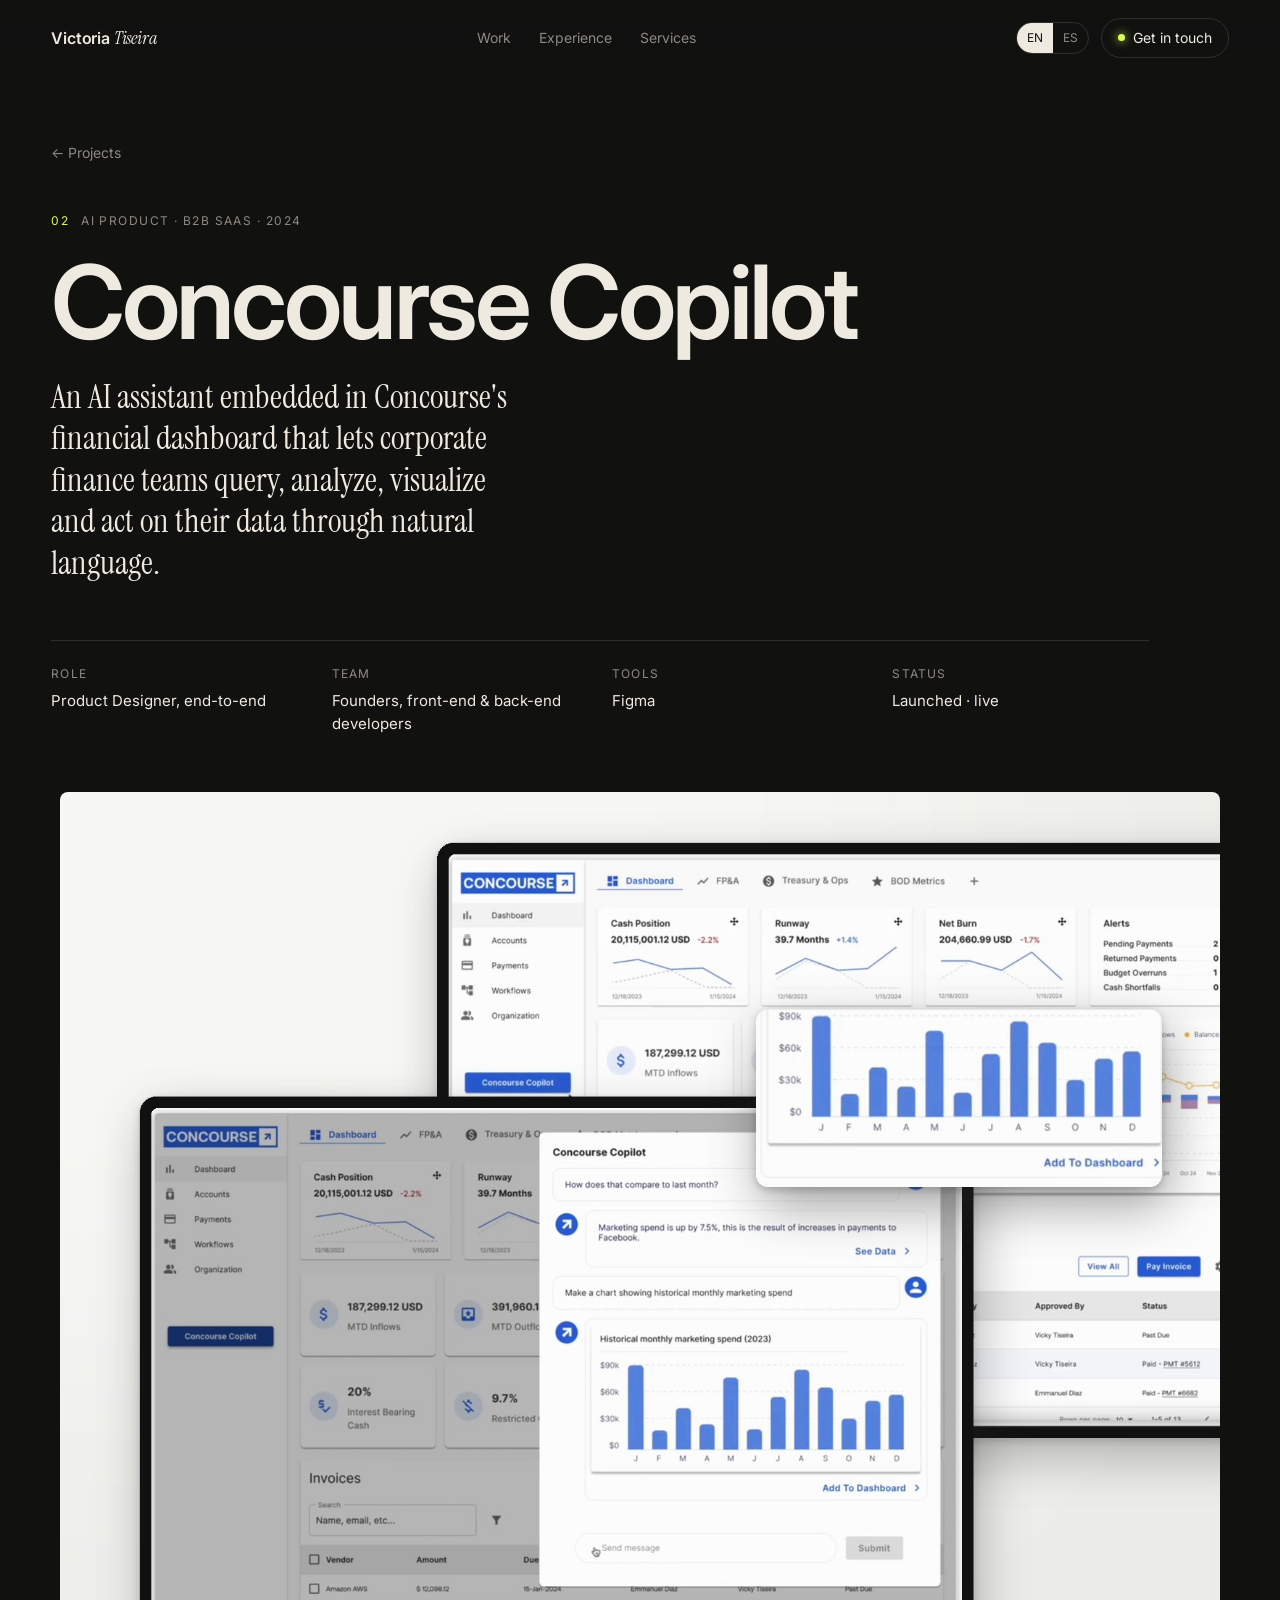
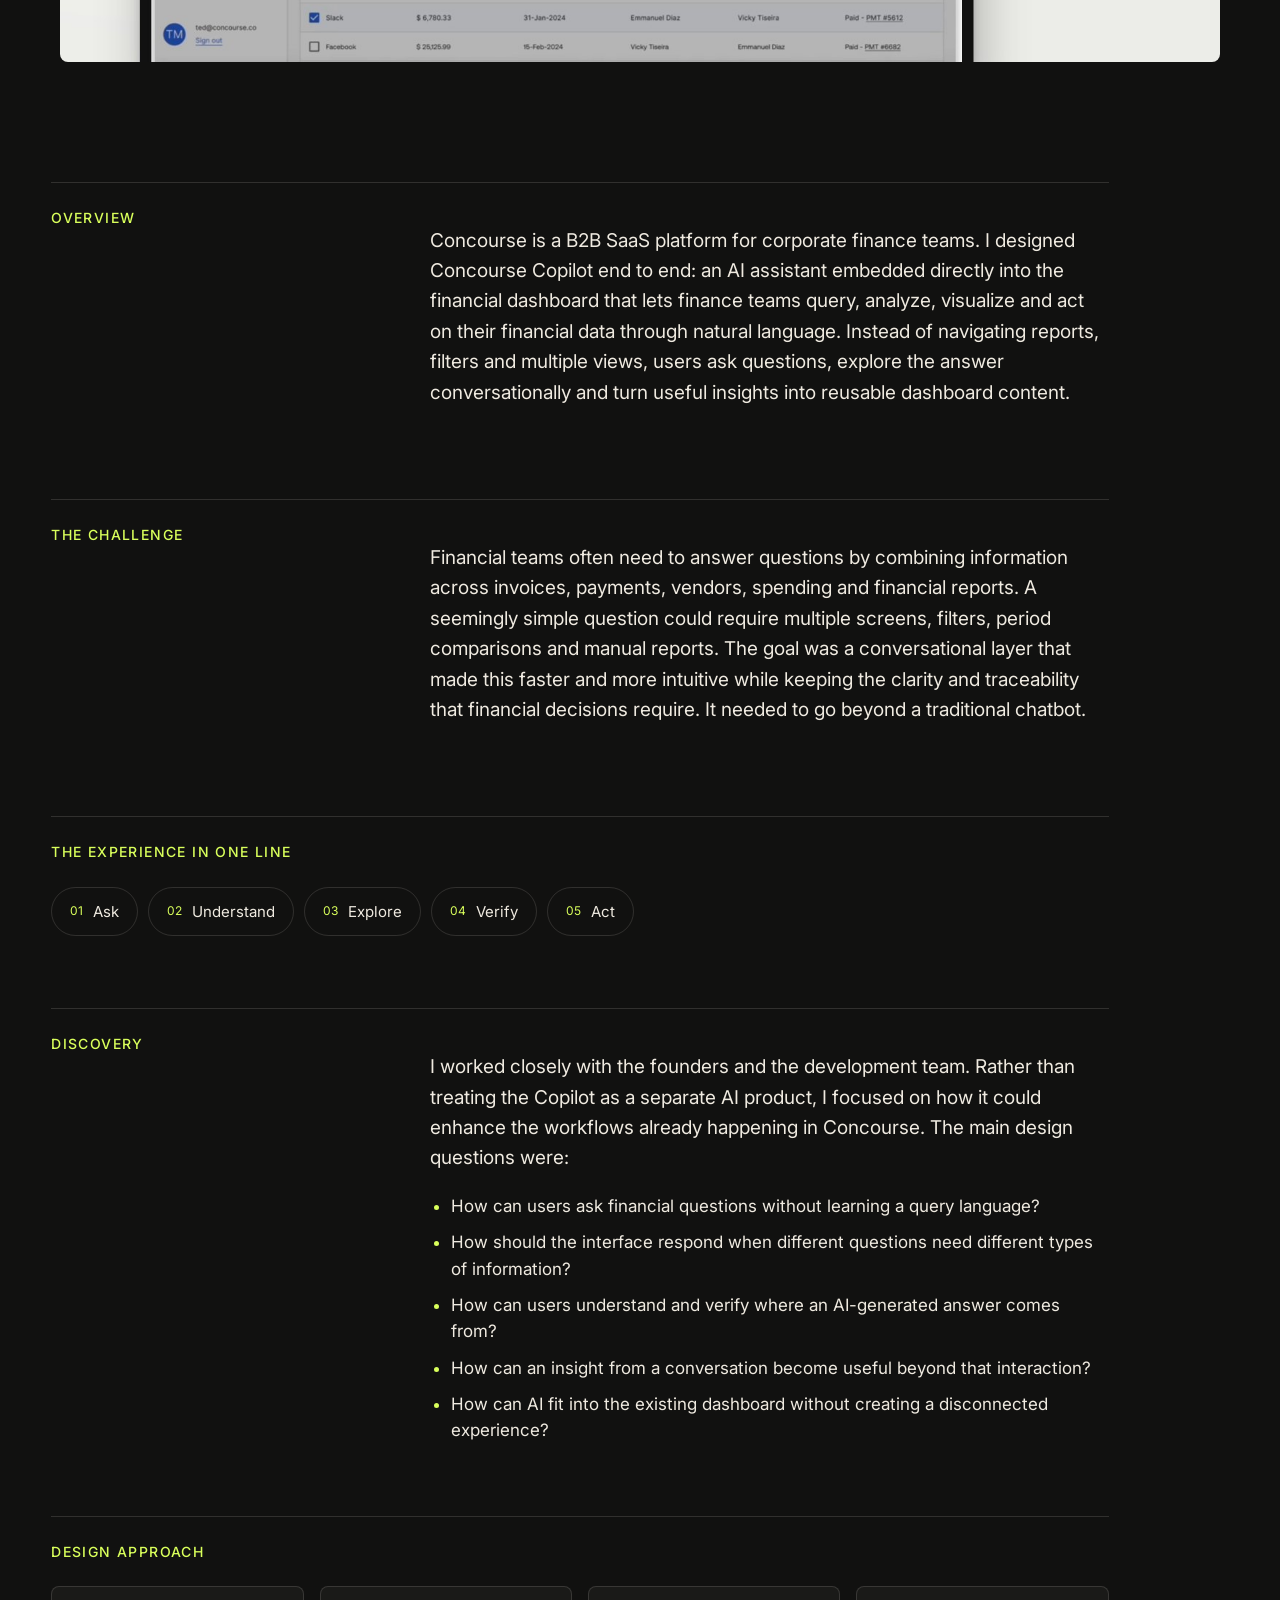
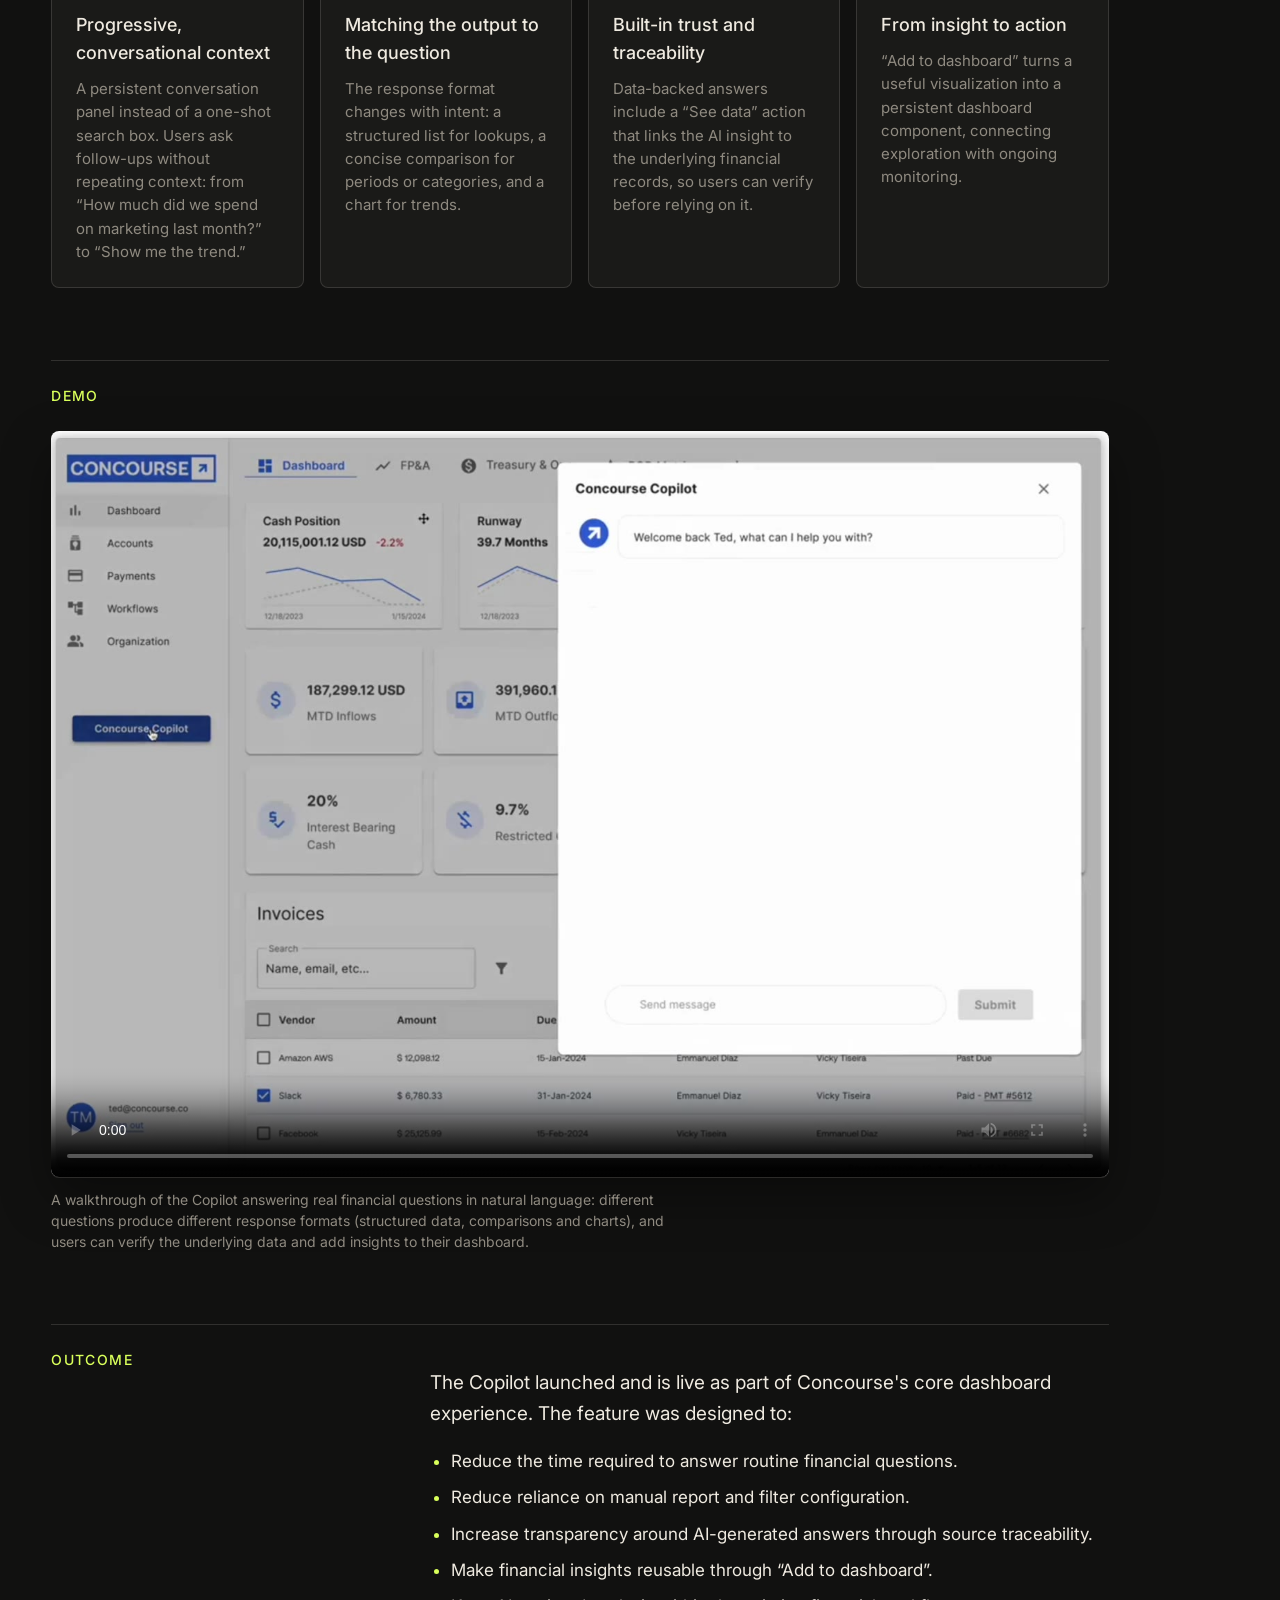
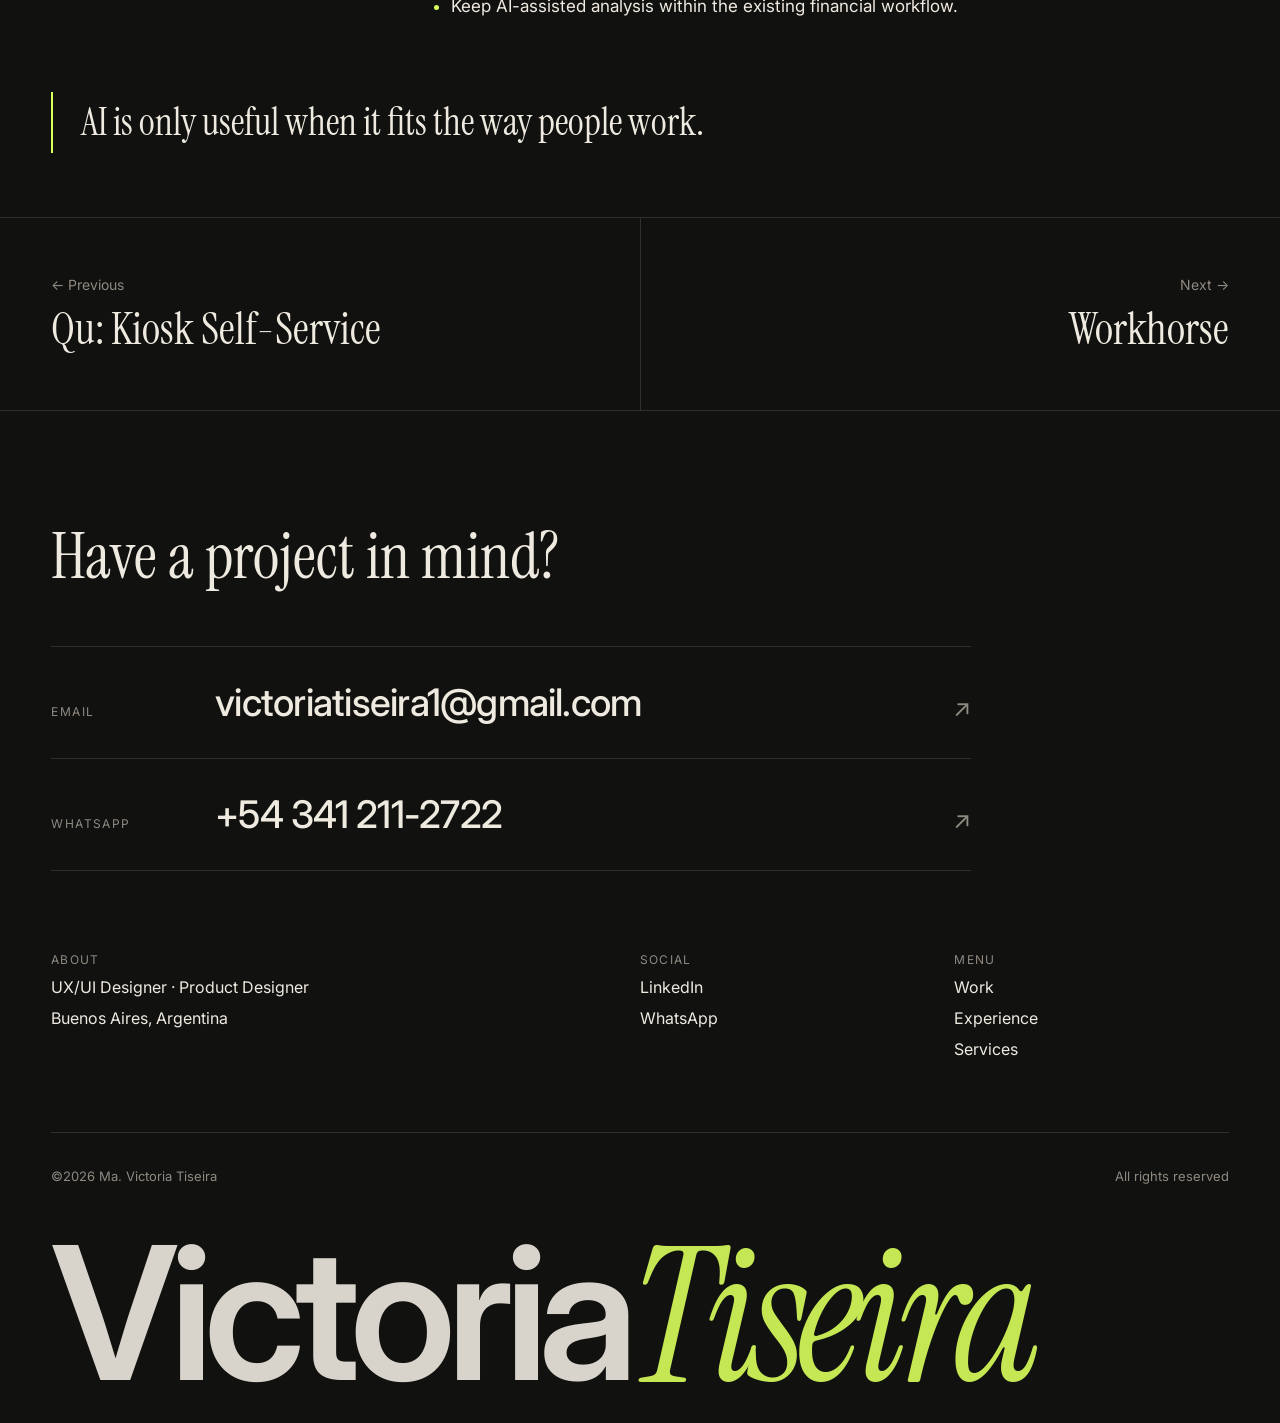
==== commit 157ad44c: "Add files via upload" ====
--- a/proyectos/concourse-copilot.html
+++ b/proyectos/concourse-copilot.html
@@ -3,15 +3,15 @@
 <head>
   <meta charset="UTF-8">
   <meta name="viewport" content="width=device-width, initial-scale=1.0, viewport-fit=cover">
-  <title data-en="Concourse Copilot — Ma. Victoria Tiseira" data-es="Concourse Copilot — Ma. Victoria Tiseira">Concourse Copilot — Ma. Victoria Tiseira</title>
+  <title data-en="Concourse Copilot | Ma. Victoria Tiseira" data-es="Concourse Copilot | Ma. Victoria Tiseira">Concourse Copilot | Ma. Victoria Tiseira</title>
   <meta name="description" content="An AI assistant embedded in Concourse&#x27;s financial dashboard that lets corporate finance teams query, analyze, visualize and act on their data through natural language.">
   <meta name="author" content="Ma. Victoria Tiseira">
-  <link rel="canonical" href="https://victoriatiseira.vercel.app/proyectos/concourse-copilot.html">
+  <link rel="canonical" href="https://victoriatiseira.com/proyectos/concourse-copilot.html">
   <meta name="theme-color" content="#111110">
   <meta property="og:type" content="website">
-  <meta property="og:title" content="Concourse Copilot — Ma. Victoria Tiseira">
+  <meta property="og:title" content="Concourse Copilot | Ma. Victoria Tiseira">
   <meta property="og:description" content="An AI assistant embedded in Concourse&#x27;s financial dashboard that lets corporate finance teams query, analyze, visualize and act on their data through natural language.">
-  <meta property="og:image" content="https://victoriatiseira.vercel.app/img/proyectos/concourse-copilot/cover.jpg">
+  <meta property="og:image" content="https://victoriatiseira.com/img/proyectos/concourse-copilot/cover.jpg">
   <meta name="twitter:card" content="summary_large_image">
   <link rel="icon" type="image/svg+xml" href="../favicon.svg">
   <link rel="preconnect" href="https://fonts.googleapis.com">
@@ -47,7 +47,7 @@
 
   <main id="top" class="case">
     <header class="case__hero">
-      <a class="case__back" href="../index.html#all-work">← <span class="en">All projects</span><span class="es">Todos los proyectos</span></a>
+      <a class="case__back" href="../index.html#all-work">← <span class="en">Projects</span><span class="es">Proyectos</span></a>
       <p class="eyebrow"><span>02</span><span><span class="en">AI product · B2B SaaS</span><span class="es">Producto con IA · B2B SaaS</span> · 2024</span></p>
       <h1 class="case__title"><span class="en">Concourse Copilot</span><span class="es">Concourse Copilot</span></h1>
       <p class="en case__lead">An AI assistant embedded in Concourse's financial dashboard that lets corporate finance teams query, analyze, visualize and act on their data through natural language.</p><p class="es case__lead">Un asistente de IA integrado en el dashboard financiero de Concourse que permite a los equipos de finanzas consultar, analizar, visualizar y accionar sobre sus datos en lenguaje natural.</p>
@@ -64,7 +64,7 @@
         <blockquote class="case__quote" data-reveal><p class="en">AI is only useful when it fits the way people work.</p><p class="es">La IA solo sirve cuando se adapta a la forma en que trabaja la gente.</p></blockquote>
     </section>
     <nav class="case__next" aria-label="More projects">
-      <a href="qu.html" class="case__nav case__nav--prev"><span>← <span class="en">Previous</span><span class="es">Anterior</span></span><strong><span class="en">Qu — Kiosk Self-Service</span><span class="es">Qu — Kiosco de autoservicio</span></strong></a>
+      <a href="qu.html" class="case__nav case__nav--prev"><span>← <span class="en">Previous</span><span class="es">Anterior</span></span><strong><span class="en">Qu: Kiosk Self-Service</span><span class="es">Qu: Kiosco de autoservicio</span></strong></a>
       <a href="workhorse.html" class="case__nav case__nav--next"><span><span class="en">Next</span><span class="es">Siguiente</span> →</span><strong><span class="en">Workhorse</span><span class="es">Workhorse</span></strong></a>
     </nav>
   </main>
@@ -86,7 +86,7 @@
     <div class="footer__grid">
       <div class="footer__col">
         <p class="en footer__col-title">About</p><p class="es footer__col-title">Sobre mí</p>
-        <p>Lead Product Designer / UX UI Designer</p>
+        <p>UX/UI Designer · Product Designer</p>
         <p>Buenos Aires, Argentina</p>
       </div>
       <nav class="footer__col" aria-label="Social">
--- a/assets/style.css
+++ b/assets/style.css
@@ -254,7 +254,8 @@
     .stats { display: grid; gap: 16px; grid-template-columns: repeat(auto-fit, minmax(180px, 1fr)); }
     .stat { display: grid; gap: 6px; padding: 20px 0; border-top: 2px solid var(--accent); }
     .stat strong { font-family: var(--serif); font-weight: 400; font-size: clamp(40px, 5vw, 64px); line-height: 1; font-variant-numeric: tabular-nums; }
-    .stat span { color: var(--muted); font-size: 15px; }
+    .stat > span { color: var(--muted); font-size: 15px; }
+    .stat strong span { color: inherit; font: inherit; }
     .flow { list-style: none; margin: 0; padding: 0; display: flex; flex-wrap: wrap; gap: 10px; counter-reset: f; }
     .flow li { counter-increment: f; padding: 12px 18px; border: 1px solid var(--line); border-radius: 99px; font-size: 15px; display: flex; gap: 10px; align-items: center; }
     .flow li::before { content: counter(f, decimal-leading-zero); color: var(--accent); font-size: 12px; }
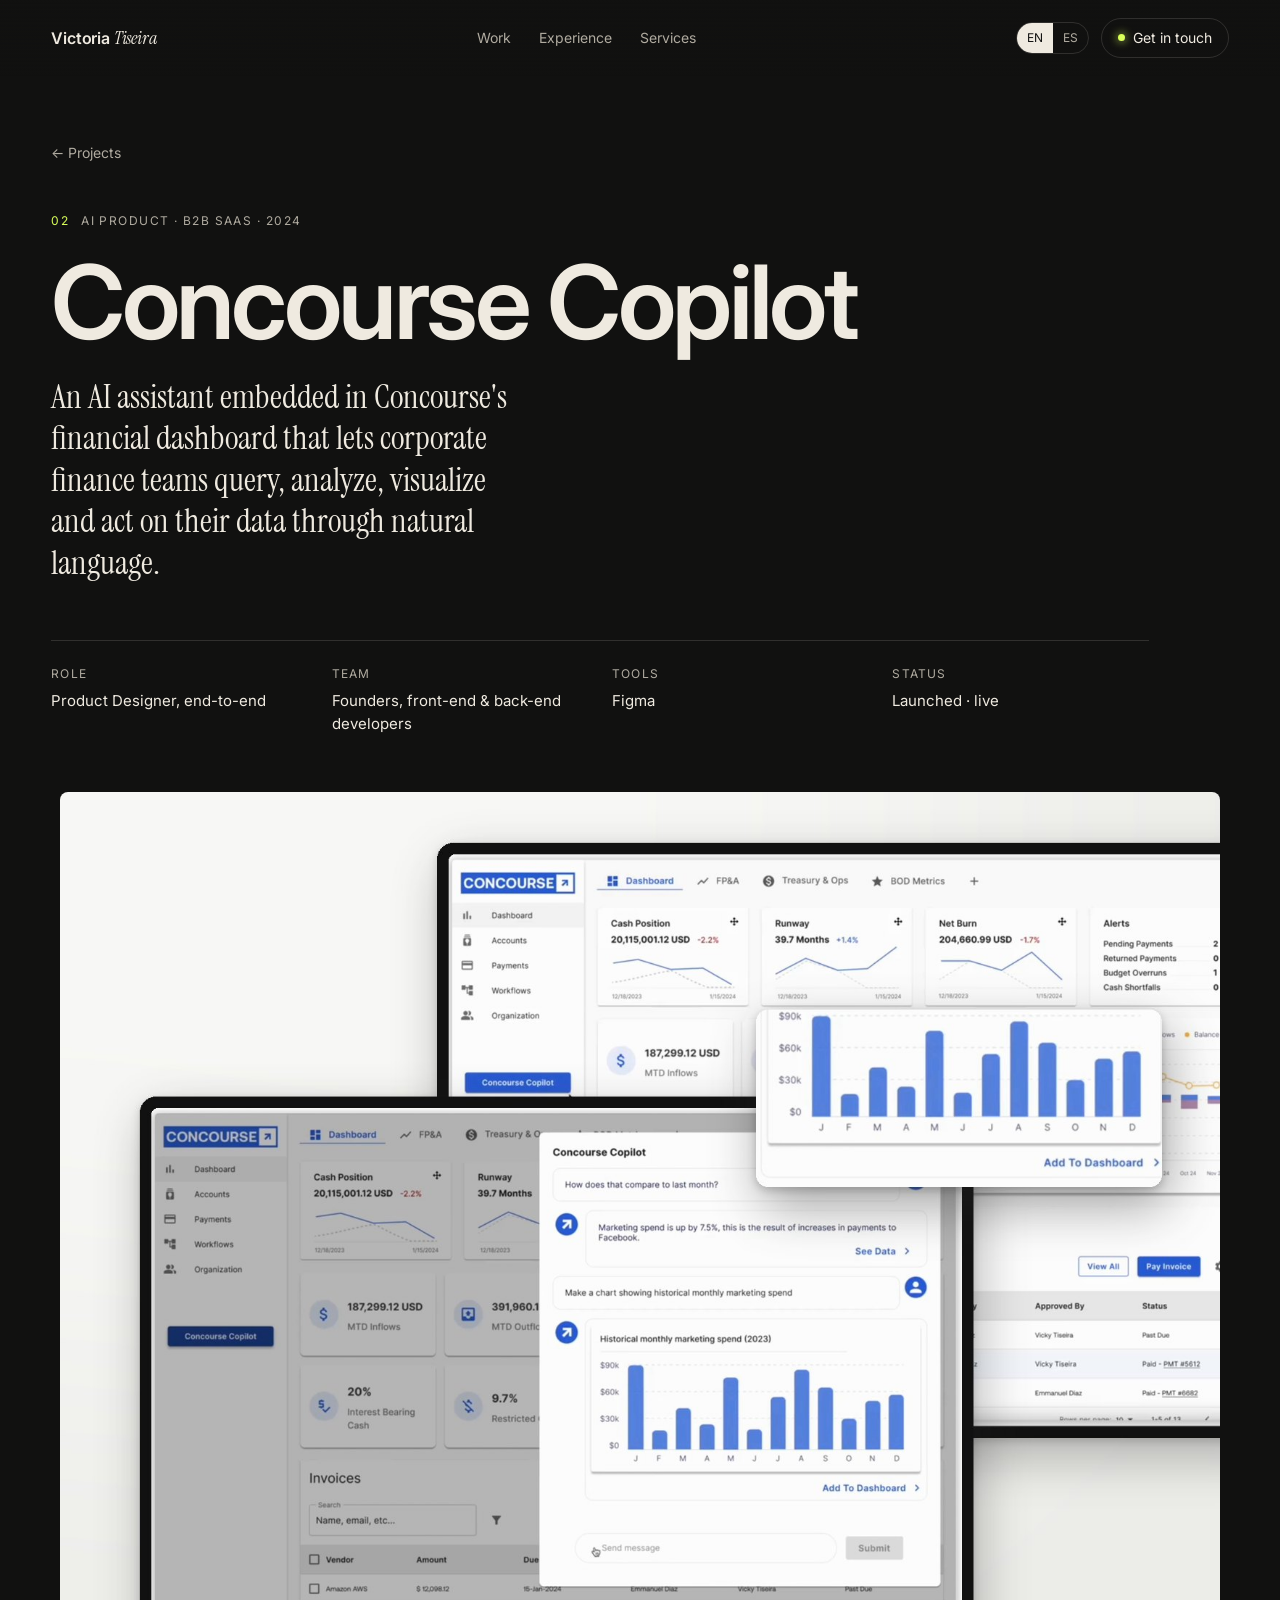
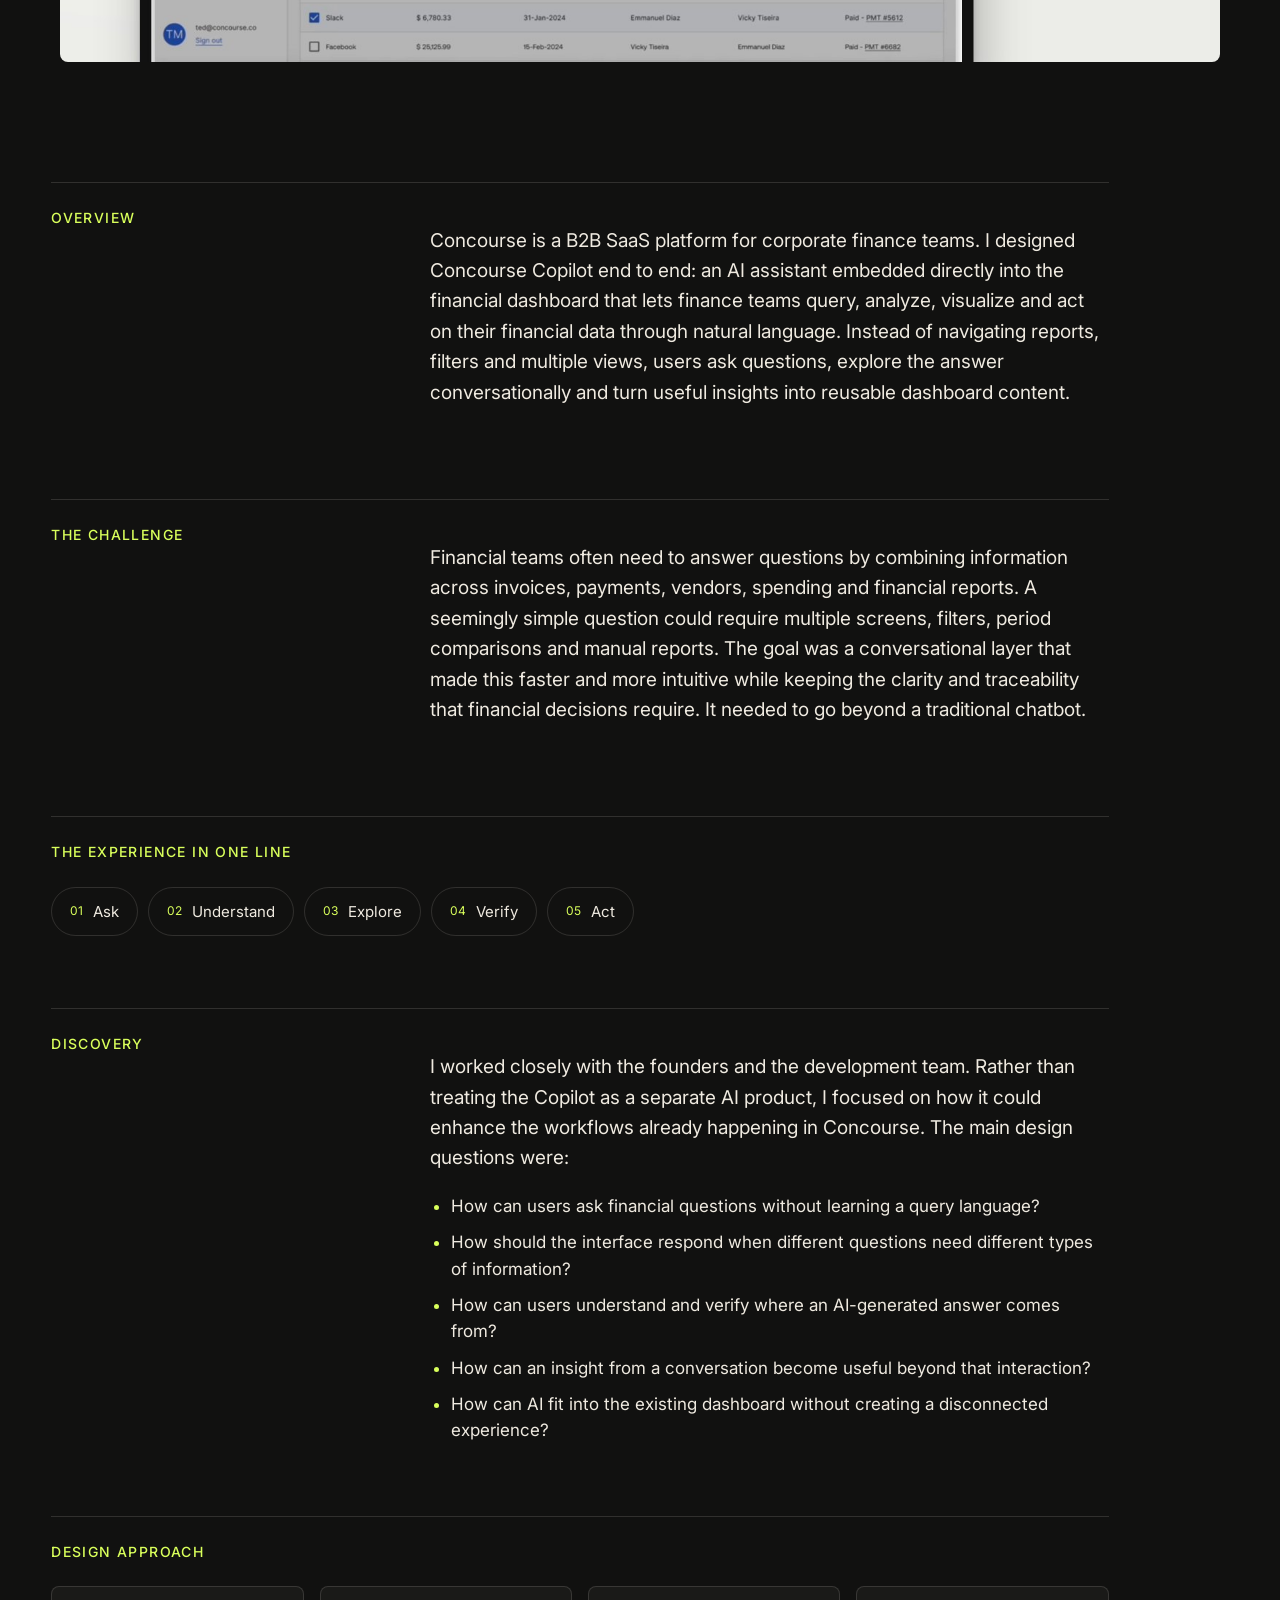
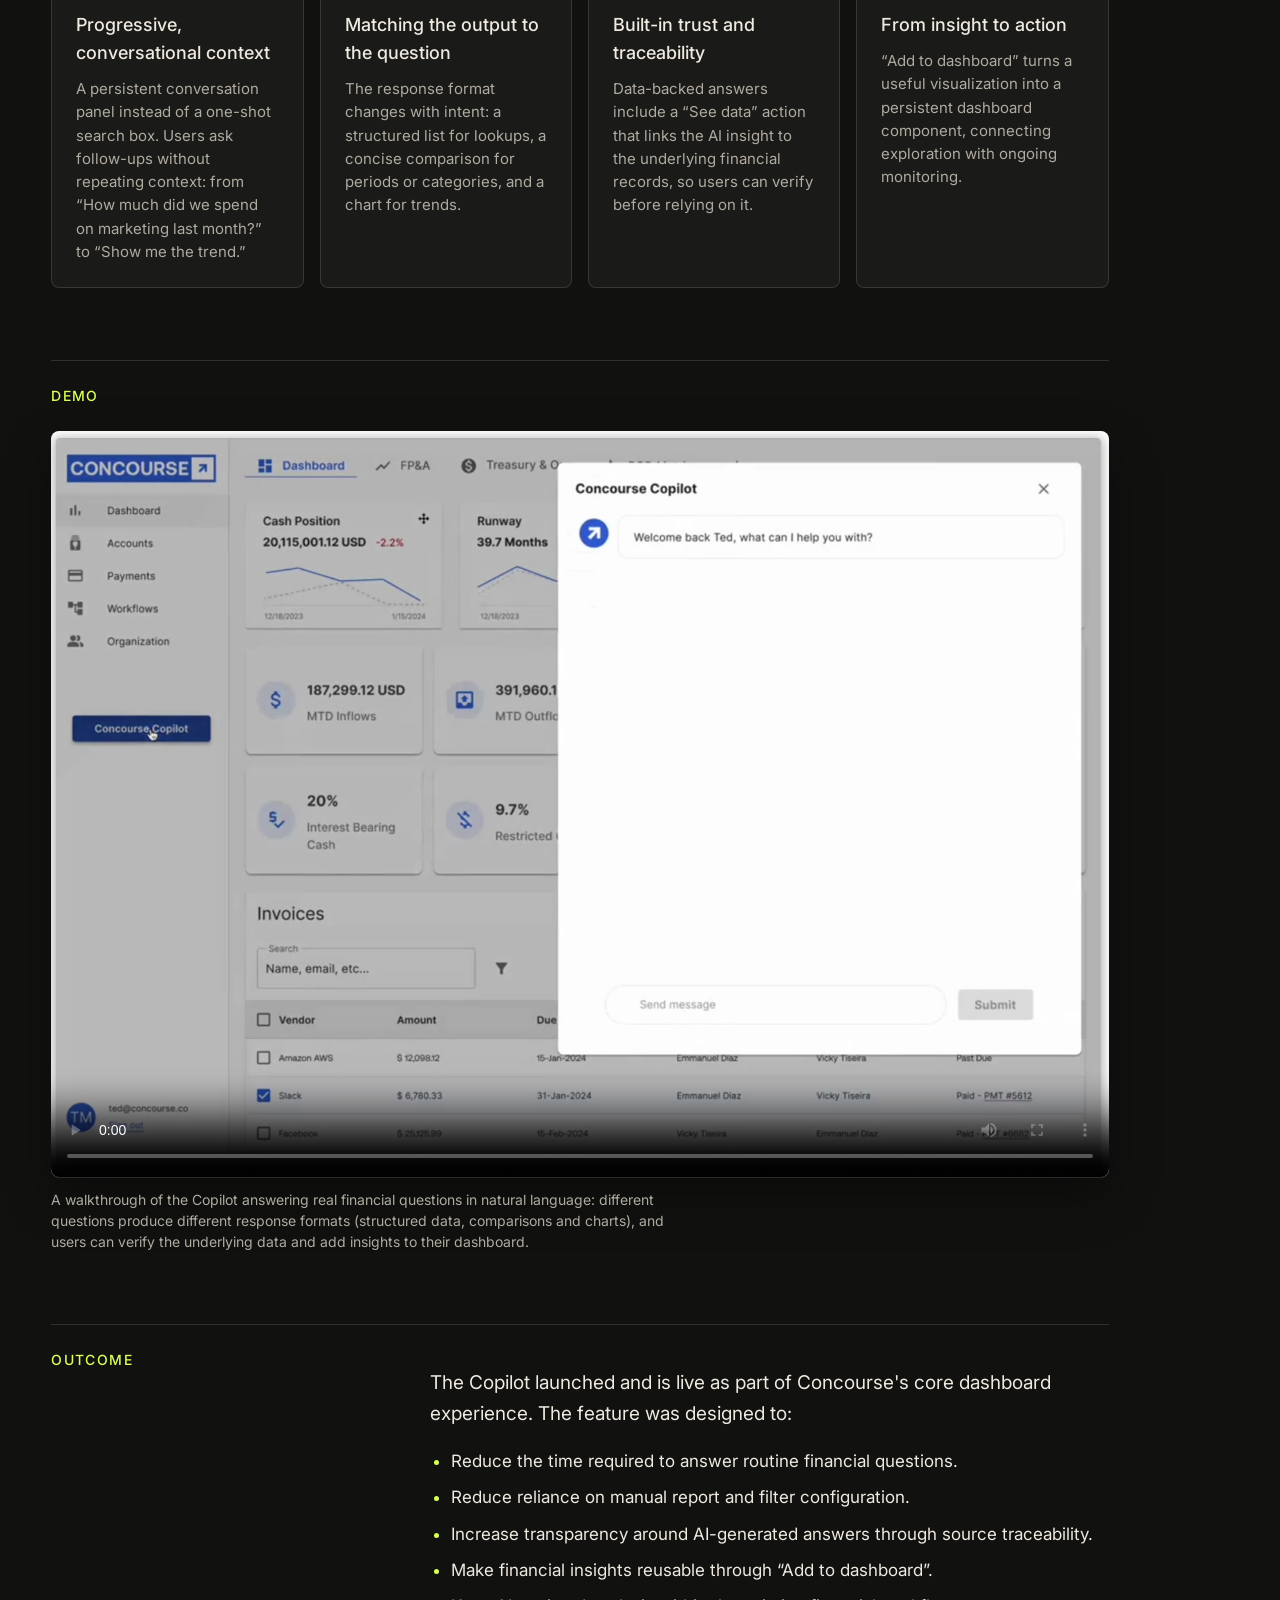
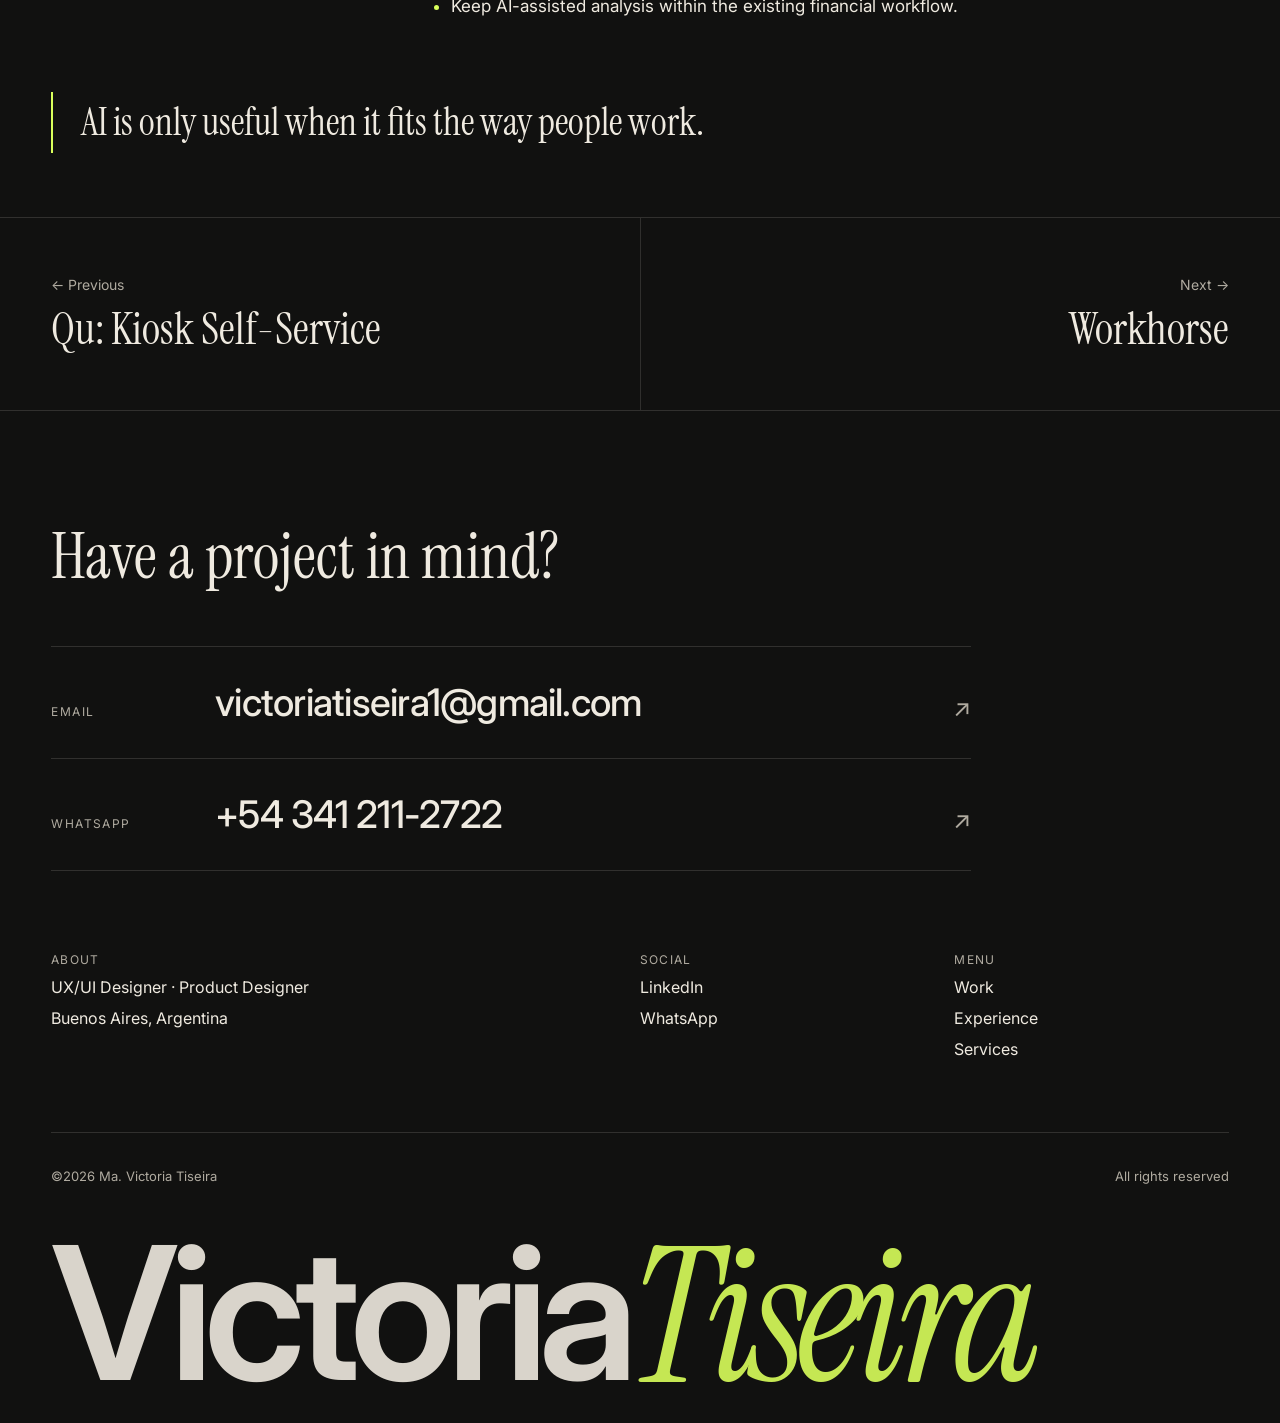
==== commit 95d419d8: "Add files via upload" ====
--- a/proyectos/concourse-copilot.html
+++ b/proyectos/concourse-copilot.html
@@ -11,7 +11,12 @@
   <meta property="og:type" content="website">
   <meta property="og:title" content="Concourse Copilot | Ma. Victoria Tiseira">
   <meta property="og:description" content="An AI assistant embedded in Concourse&#x27;s financial dashboard that lets corporate finance teams query, analyze, visualize and act on their data through natural language.">
+  <meta property="og:url" content="https://victoriatiseira.com/proyectos/concourse-copilot.html">
+  <meta property="og:site_name" content="Ma. Victoria Tiseira">
   <meta property="og:image" content="https://victoriatiseira.com/img/proyectos/concourse-copilot/cover.jpg">
+  <meta property="og:image:width" content="1600">
+  <meta property="og:image:height" content="1200">
+  <meta name="twitter:image" content="https://victoriatiseira.com/img/proyectos/concourse-copilot/cover.jpg">
   <meta name="twitter:card" content="summary_large_image">
   <link rel="icon" type="image/svg+xml" href="../favicon.svg">
   <link rel="preconnect" href="https://fonts.googleapis.com">
--- a/assets/style.css
+++ b/assets/style.css
@@ -3,7 +3,7 @@
       --bg: #111110;
       --bg-2: #1a1a18;
       --fg: #efeae0;
-      --muted: #8f8a80;
+      --muted: #b0aba0;
       --line: rgba(239, 234, 224, .14);
       --accent: #d9ff5b;
       --serif: "Instrument Serif", Georgia, serif;
@@ -34,6 +34,13 @@
       display: flex; align-items: center; justify-content: space-between; gap: 16px;
       padding: 18px var(--gutter);
       background: linear-gradient(var(--bg), rgba(17,17,16,0));
+      transition: background .3s, box-shadow .3s, padding .3s;
+    }
+    .nav.is-scrolled {
+      background: rgba(17,17,16,.97);
+      -webkit-backdrop-filter: blur(14px) saturate(140%); backdrop-filter: blur(14px) saturate(140%);
+      box-shadow: 0 1px 0 var(--line);
+      padding-top: 12px; padding-bottom: 12px;
     }
     .nav__brand { font-weight: 600; letter-spacing: -.01em; }
     .nav__brand em { font-family: var(--serif); font-weight: 400; font-size: 1.15em; }
@@ -69,6 +76,7 @@
       min-height: 100svh; display: flex; flex-direction: column; justify-content: flex-end;
       padding: 120px var(--gutter) 40px; position: relative; overflow: hidden;
     }
+    @media (max-width: 760px) { .hero { min-height: 0; padding-top: 128px; } }
     .hero__title { margin: 0; line-height: .9; letter-spacing: -.03em; }
     .hero__line { display: block; }
     .hero__line--sans { font-weight: 600; font-size: clamp(56px, 13vw, 200px); }
@@ -277,7 +285,7 @@
     .tbl th, .tbl td { padding: 12px 14px; border-bottom: 1px solid var(--line); text-align: center; }
     .tbl thead th { color: var(--muted); font-weight: 500; font-size: 13px; letter-spacing: .04em; }
     .tbl tbody th { text-align: left; font-weight: 400; }
-    .tbl .yes { color: var(--accent); font-size: 18px; } .tbl .no { color: var(--muted); opacity: .6; }
+    .tbl .yes { color: var(--accent); font-size: 18px; } .tbl .no { color: var(--muted); opacity: .85; }
     @media (max-width: 860px) { .ccards--3, .ccards--4 { --cols: 2; } .dec__notes { grid-template-columns: 1fr; gap: 14px; } }
     @media (max-width: 600px) { .ccards, .shots-grid { grid-template-columns: 1fr; } .case__body { gap: 56px; } }
     .shot--video video { width: 100%; height: auto; display: block; border-radius: 8px; background: #000; box-shadow: 0 1px 0 var(--line), 0 20px 50px rgba(0,0,0,.35); }
@@ -409,3 +417,5 @@
       .about__stats .about__stat strong { font-size: 26px; }
       .about__stats .about__stat { font-size: 12px; }
     }
+
+@media (max-width: 760px) { .hero__line--sans, .hero__line--serif { font-size: 21vw; } }
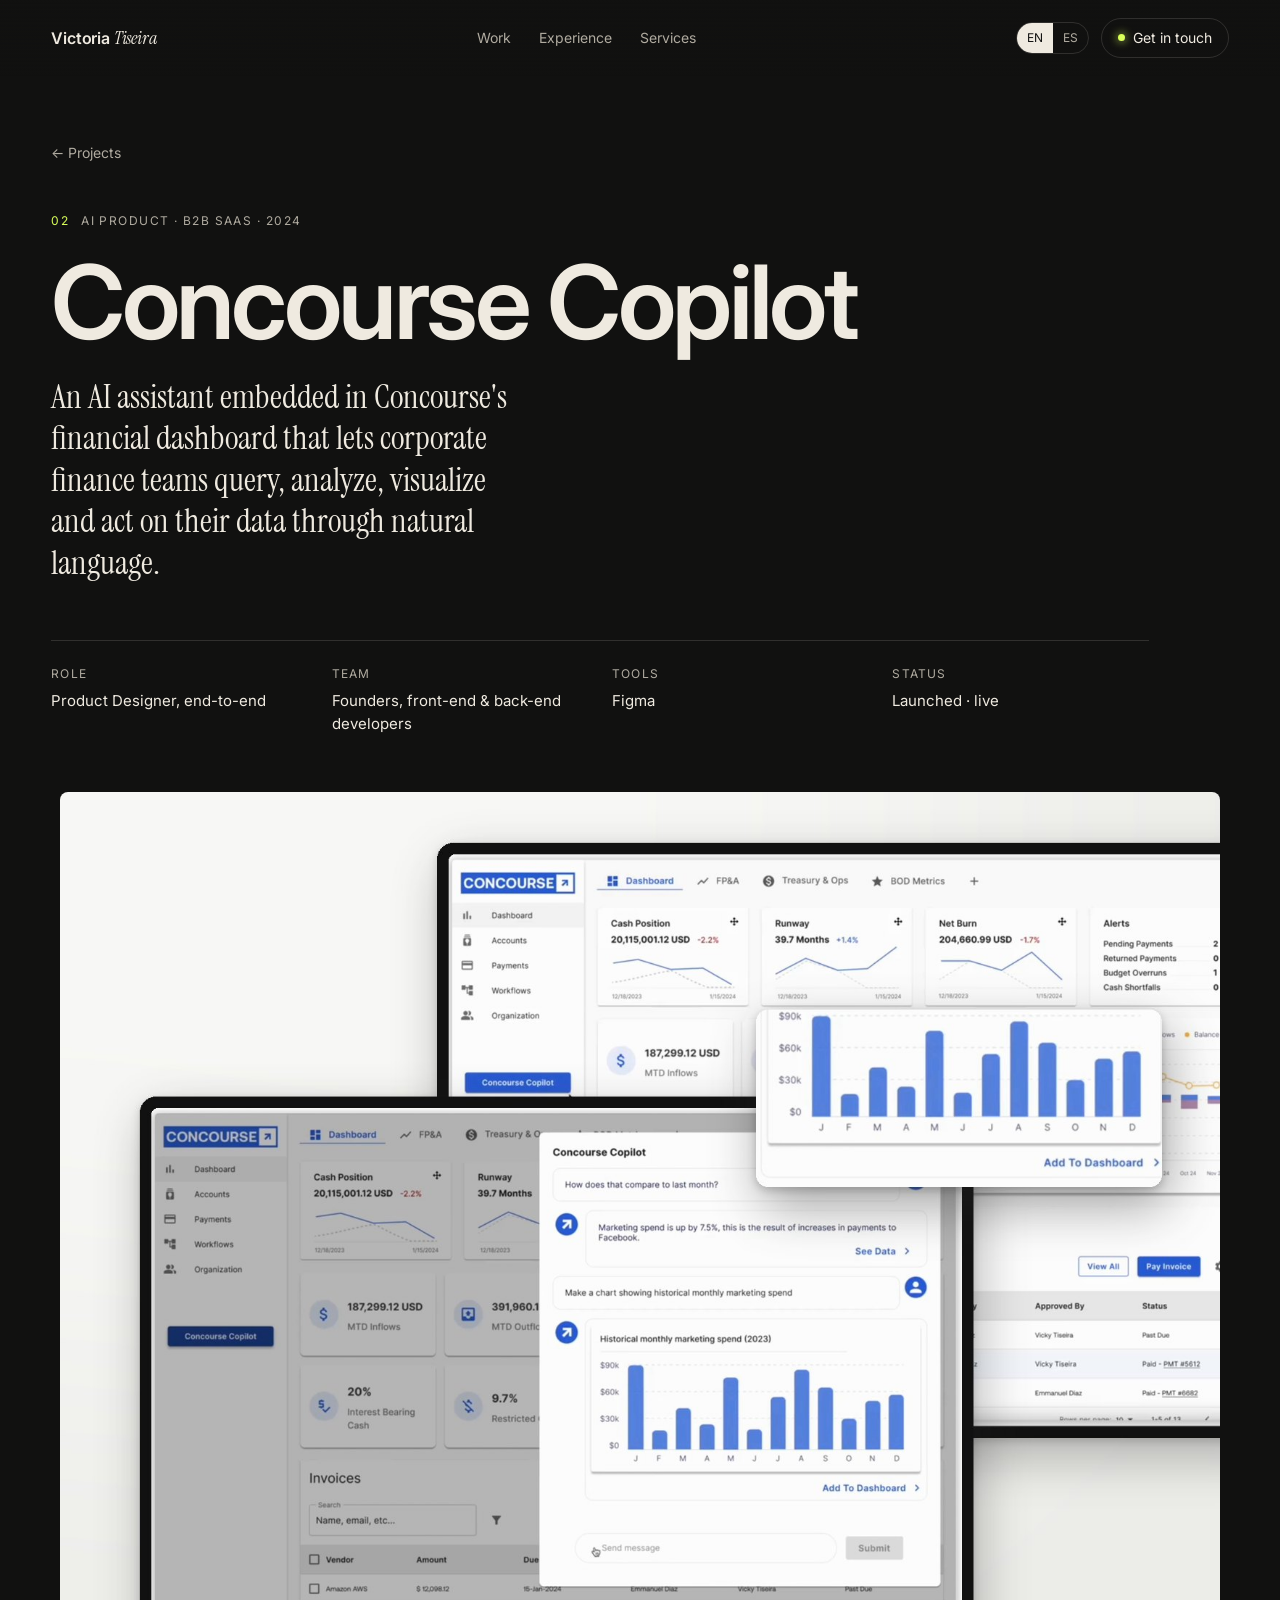
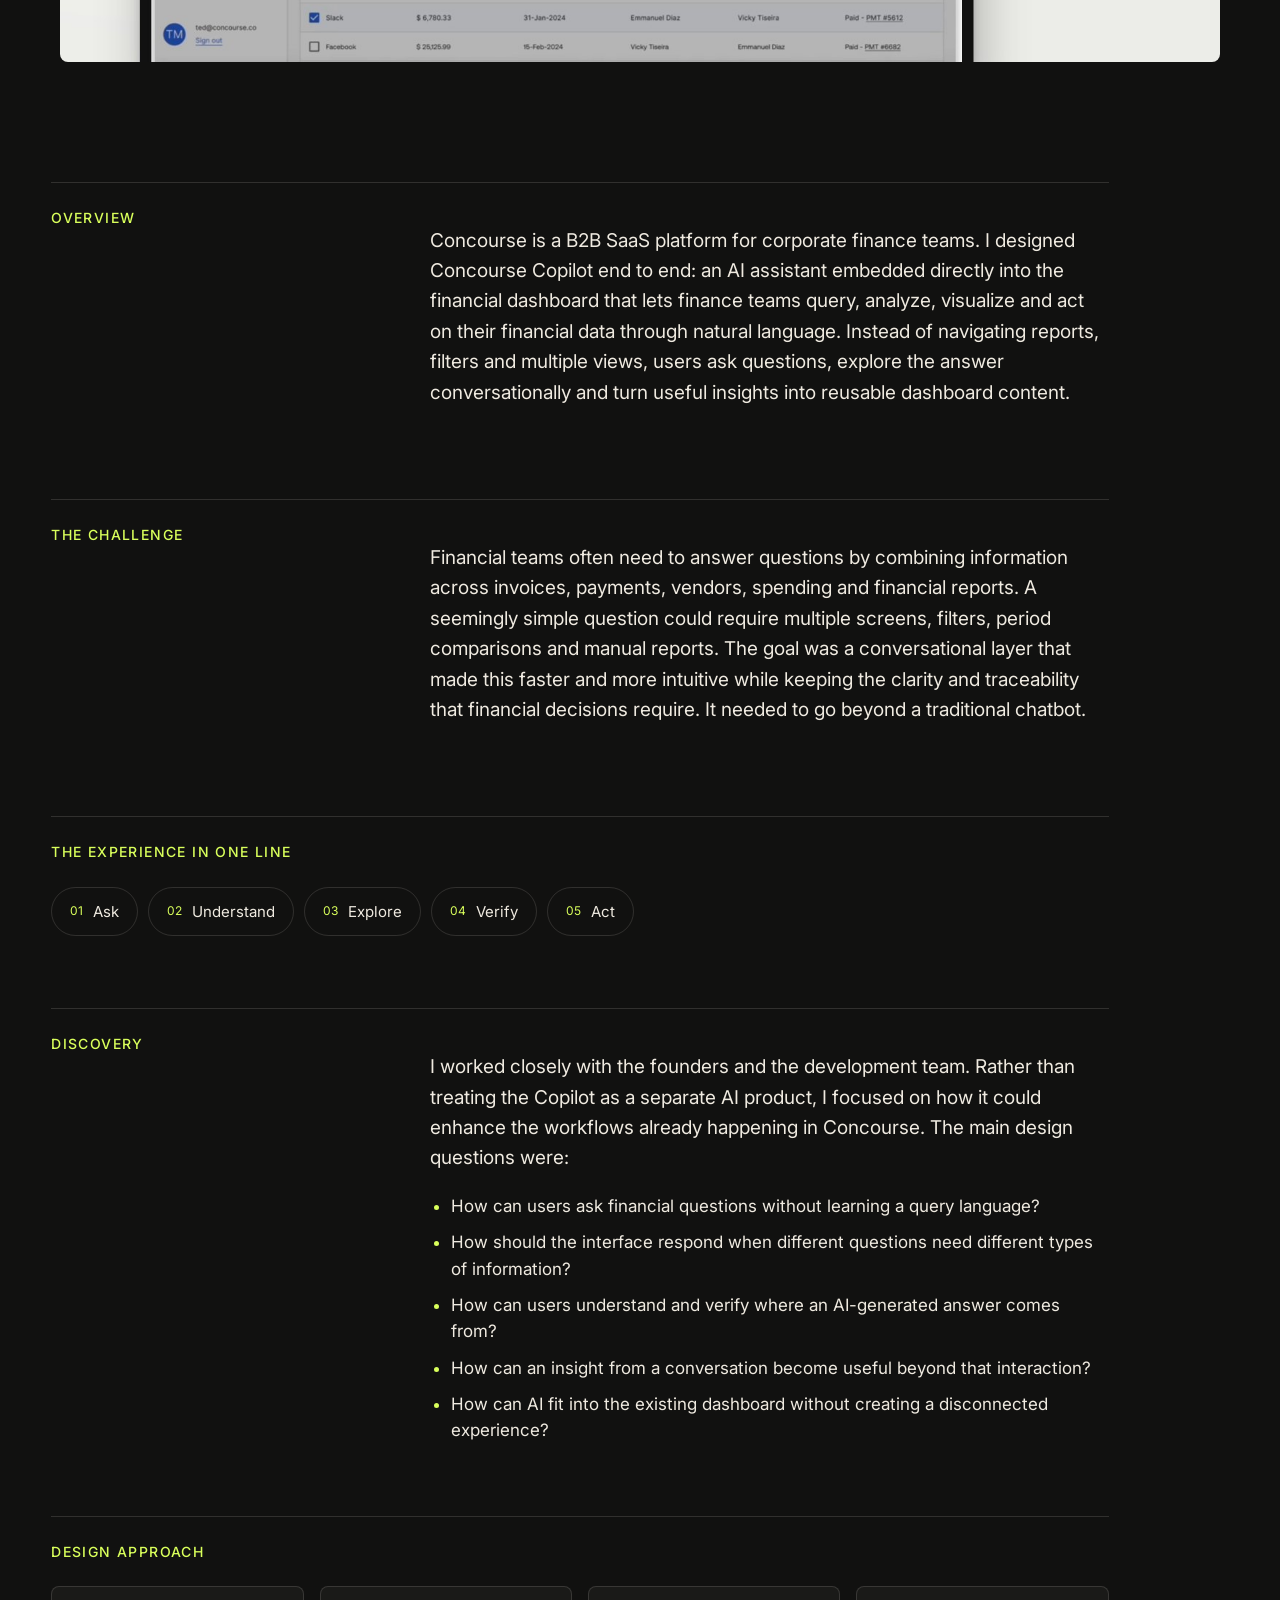
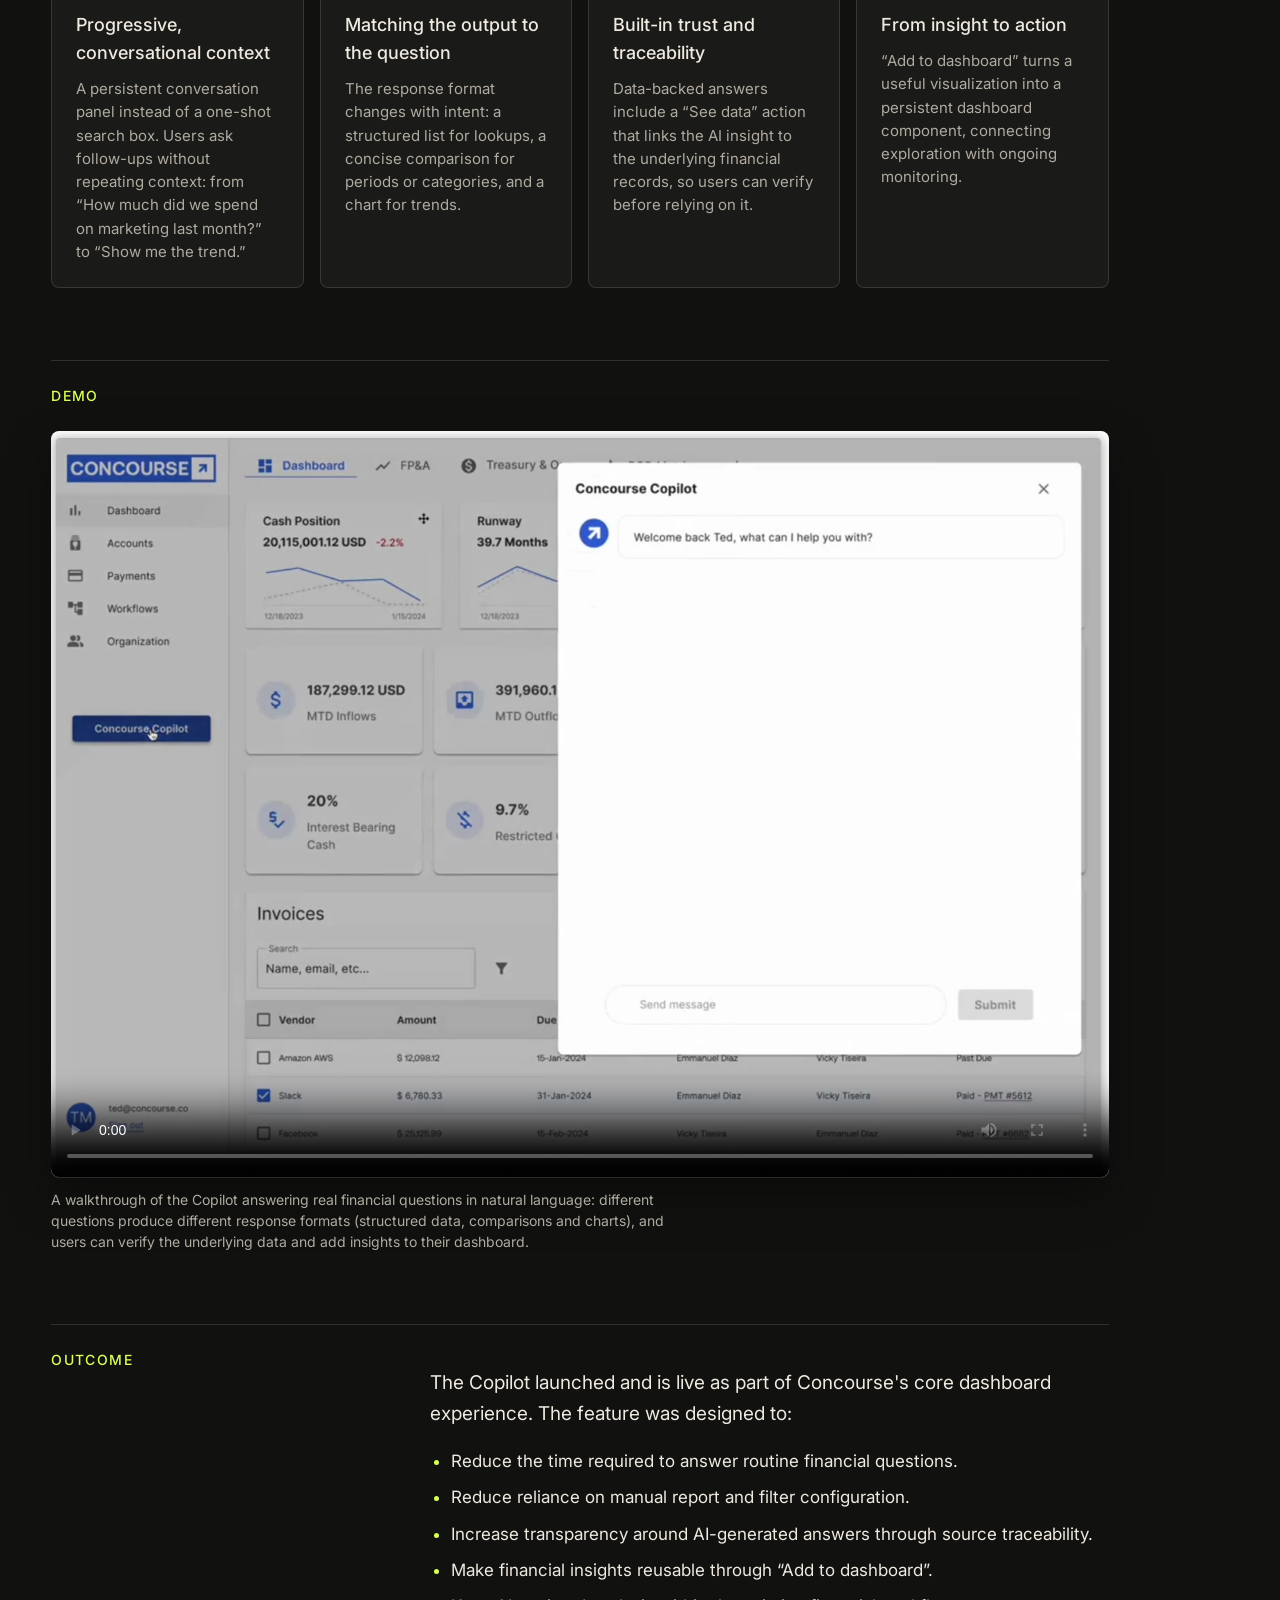
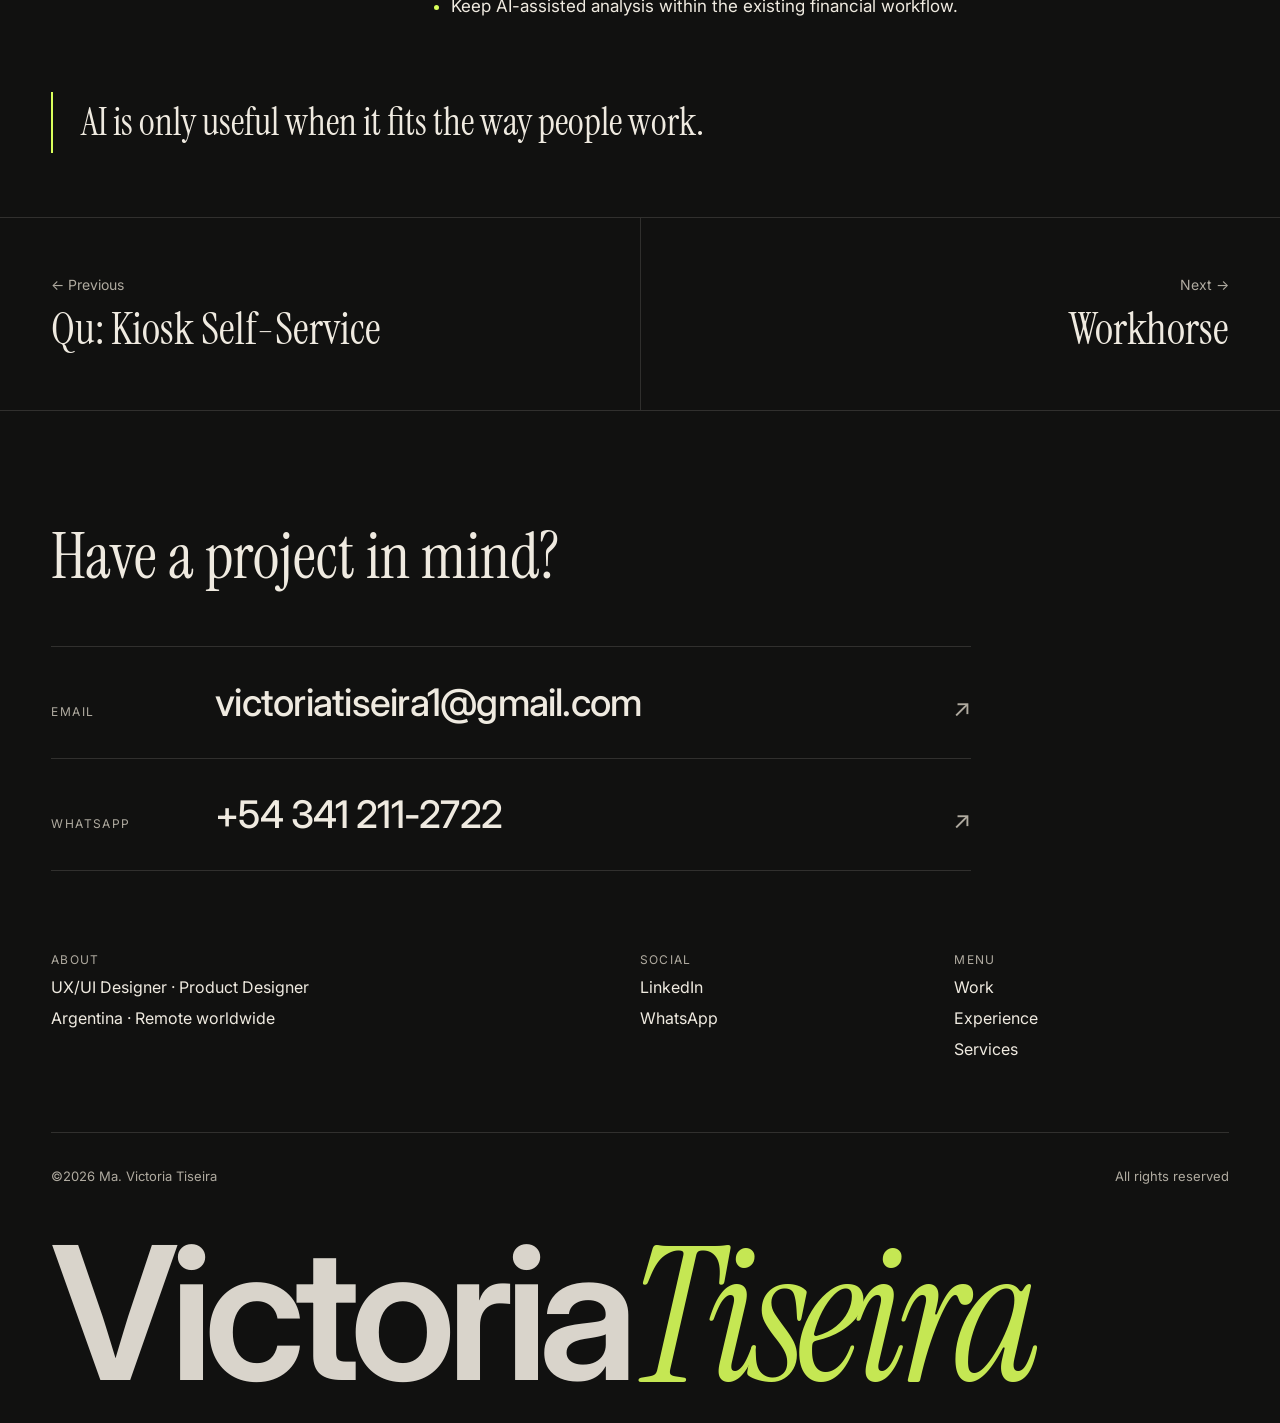
==== commit c26ea735: "Add files via upload" ====
--- a/proyectos/concourse-copilot.html
+++ b/proyectos/concourse-copilot.html
@@ -92,7 +92,7 @@
       <div class="footer__col">
         <p class="en footer__col-title">About</p><p class="es footer__col-title">Sobre mí</p>
         <p>UX/UI Designer · Product Designer</p>
-        <p>Buenos Aires, Argentina</p>
+        <p class="en">Argentina · Remote worldwide</p><p class="es">Argentina · Remoto para todo el mundo</p>
       </div>
       <nav class="footer__col" aria-label="Social">
         <p class="en footer__col-title">Social</p><p class="es footer__col-title">Redes</p>
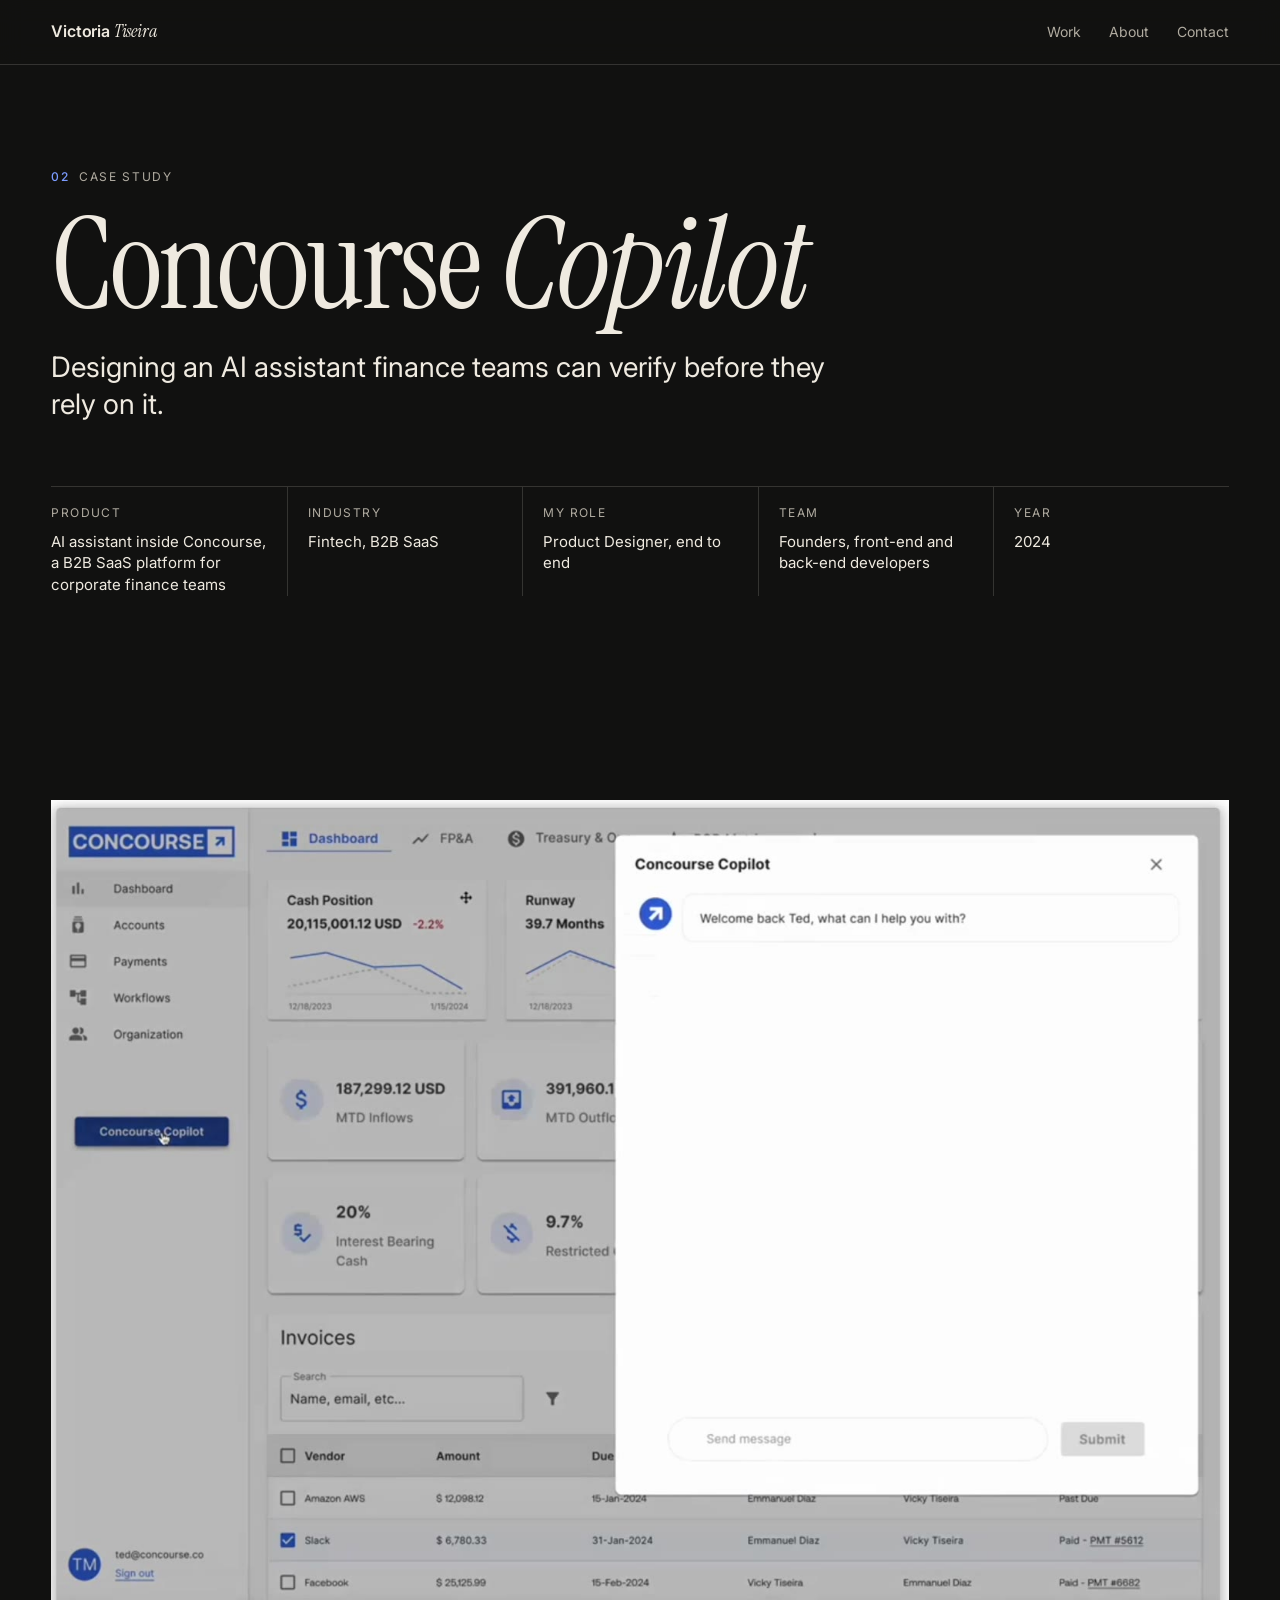
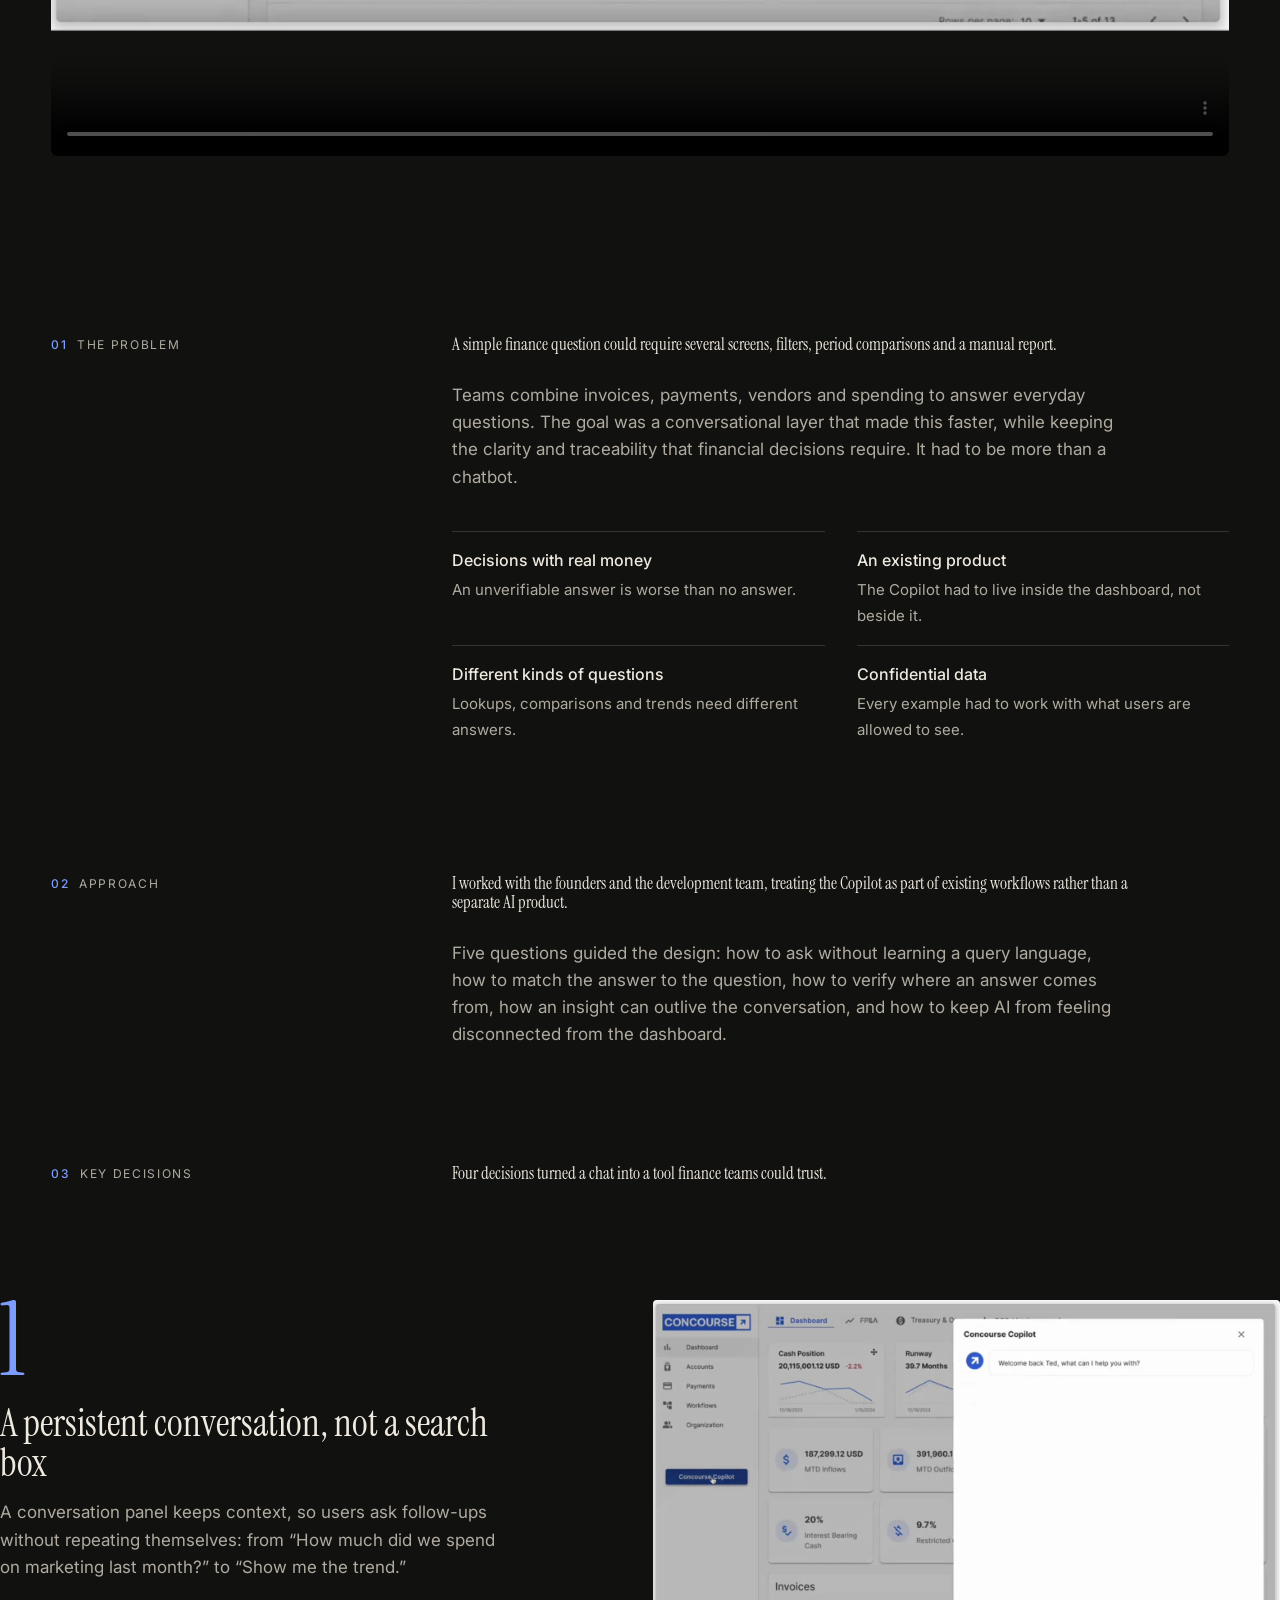
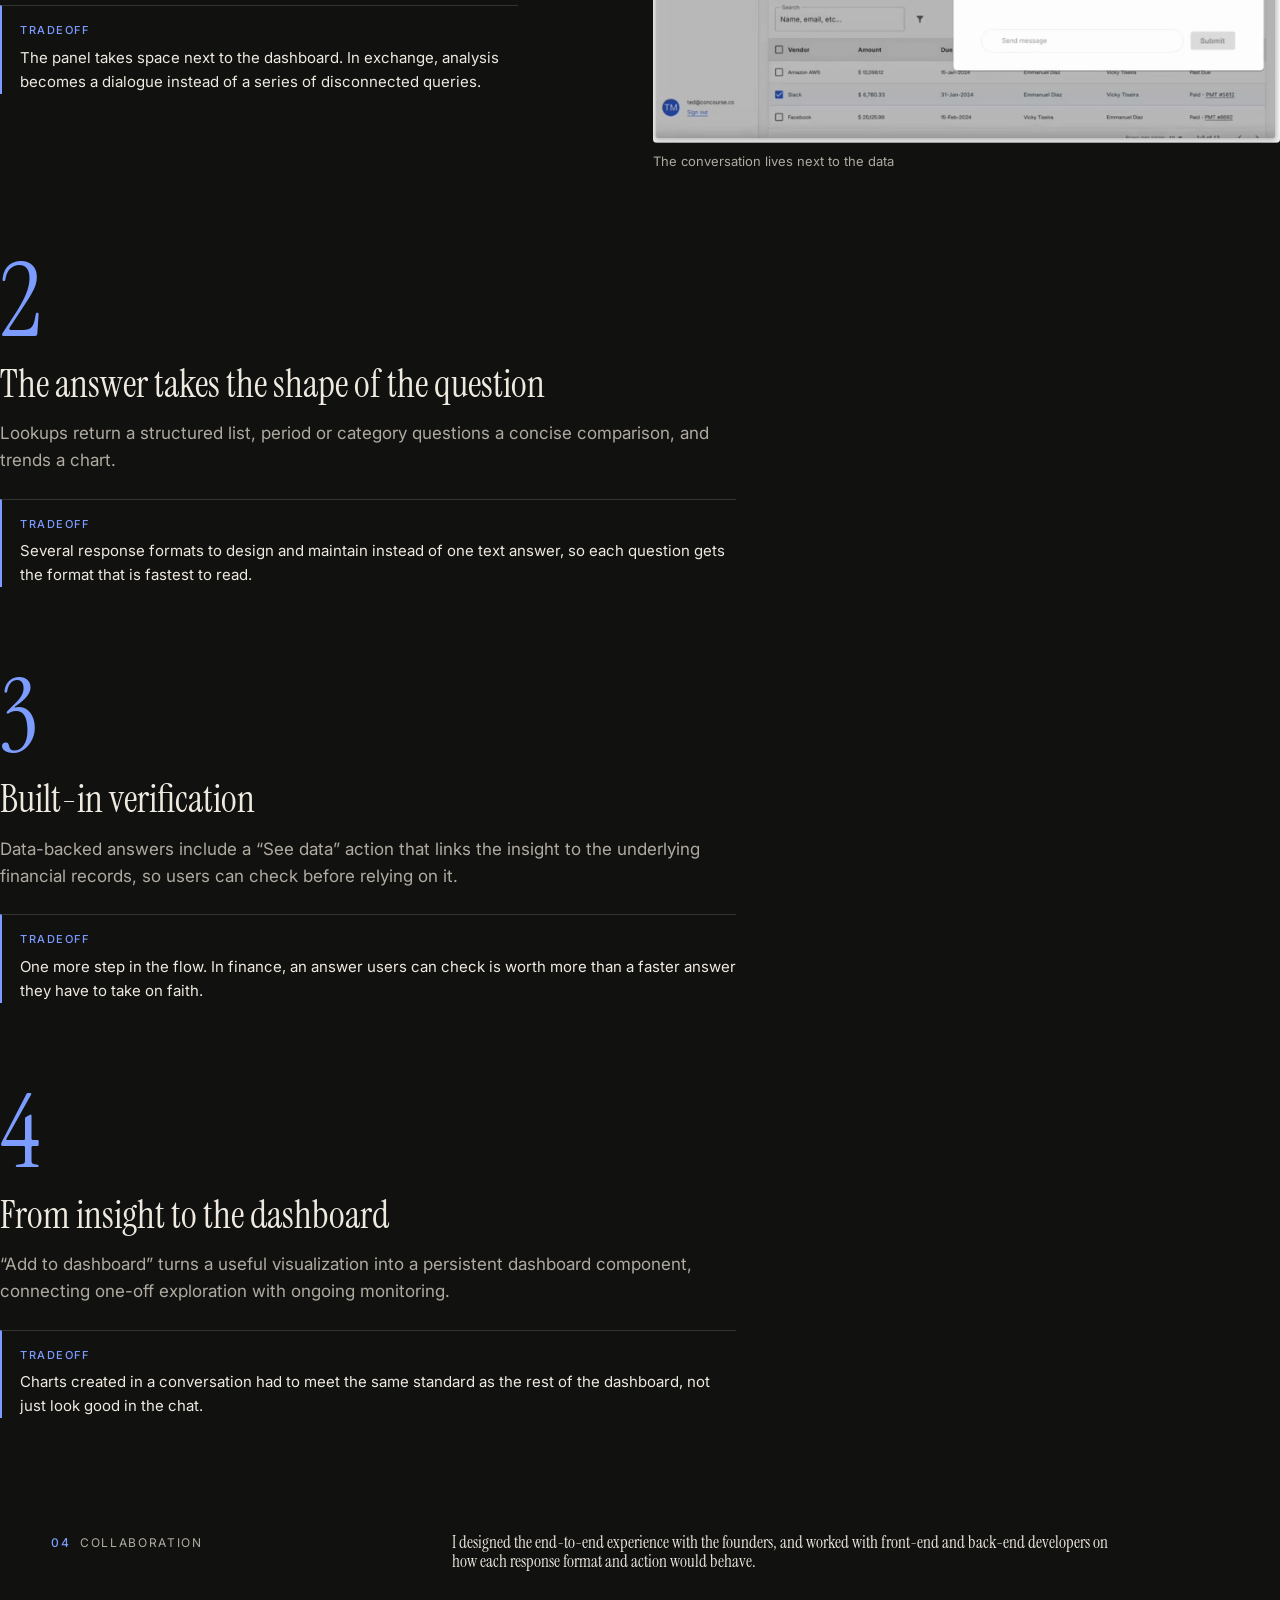
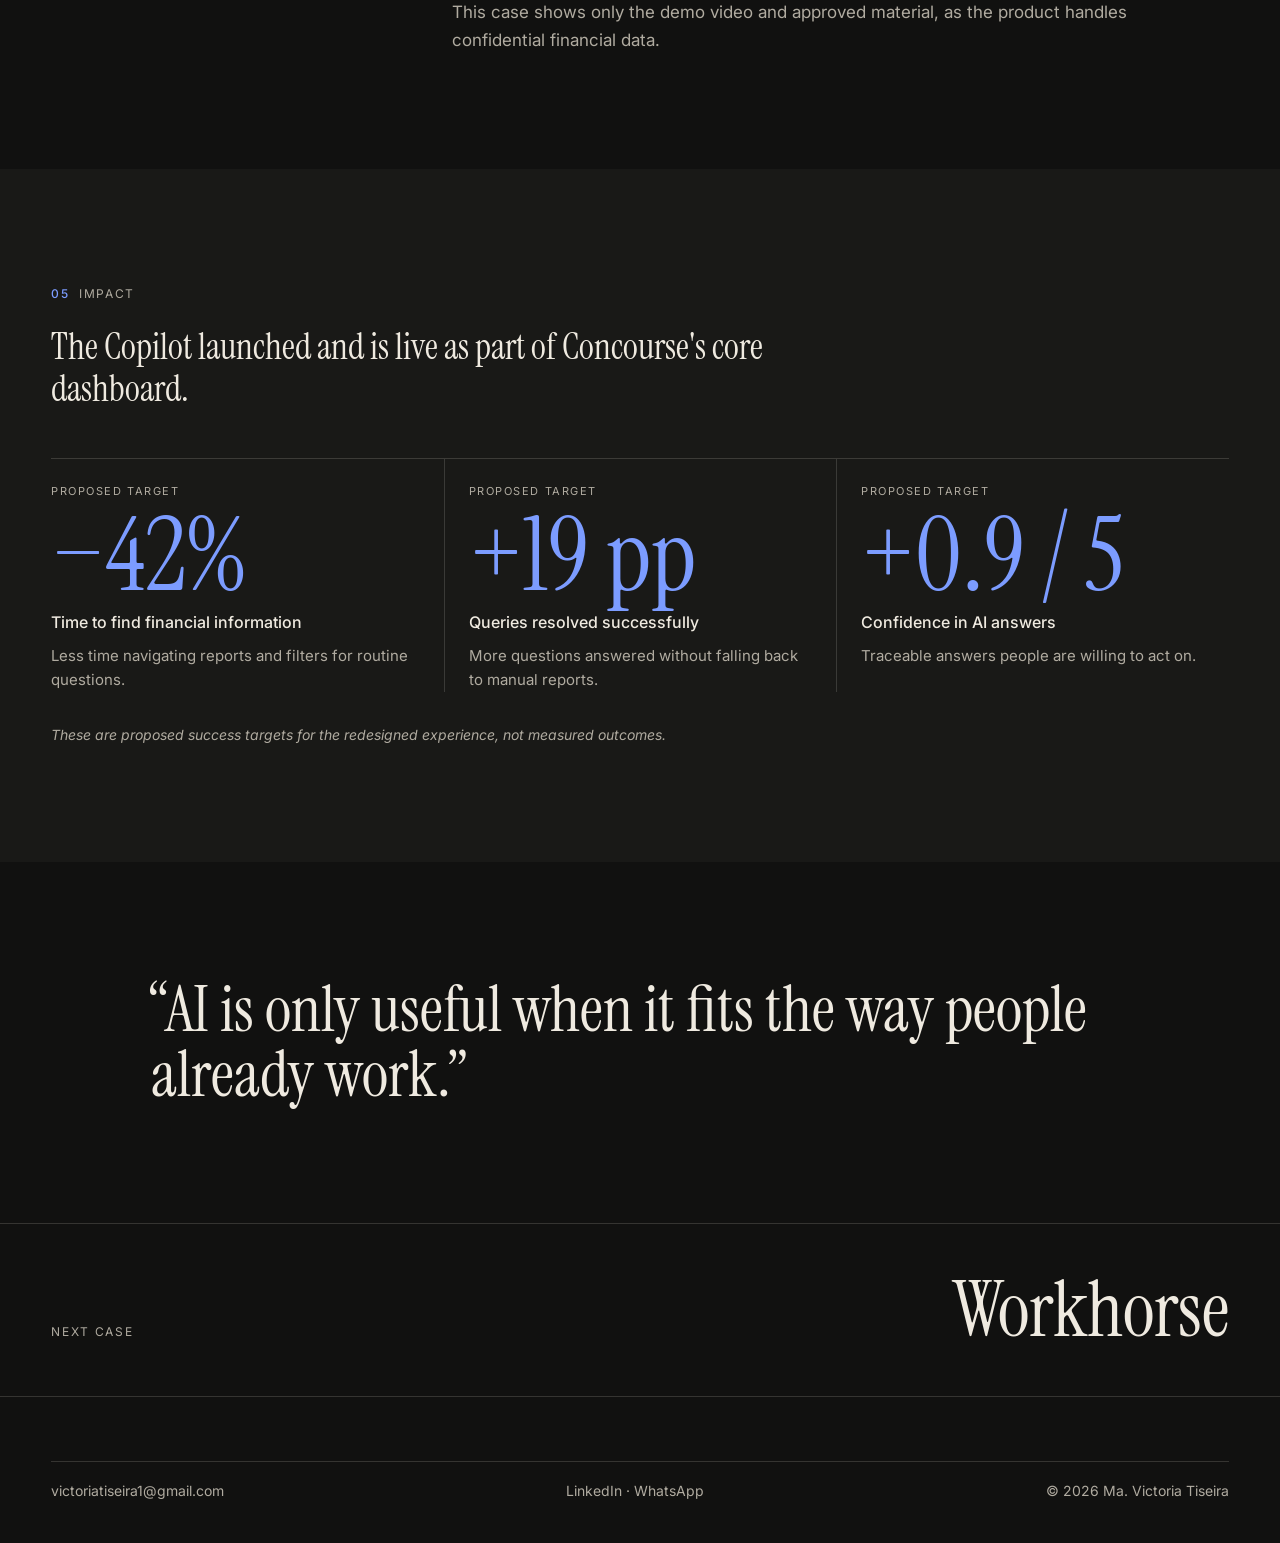
==== commit 9be7a0b3: "Add files via upload" ====
--- a/proyectos/concourse-copilot.html
+++ b/proyectos/concourse-copilot.html
@@ -1,117 +1,126 @@
 <!DOCTYPE html>
-<html lang="en" data-lang="en">
+<html lang="en">
 <head>
   <meta charset="UTF-8">
-  <meta name="viewport" content="width=device-width, initial-scale=1.0, viewport-fit=cover">
-  <title data-en="Concourse Copilot | Ma. Victoria Tiseira" data-es="Concourse Copilot | Ma. Victoria Tiseira">Concourse Copilot | Ma. Victoria Tiseira</title>
-  <meta name="description" content="An AI assistant embedded in Concourse&#x27;s financial dashboard that lets corporate finance teams query, analyze, visualize and act on their data through natural language.">
-  <meta name="author" content="Ma. Victoria Tiseira">
+  <meta name="viewport" content="width=device-width, initial-scale=1.0">
+  <title>Concourse Copilot | Ma. Victoria Tiseira</title>
+  <meta name="description" content="Designing an AI assistant finance teams can verify before they rely on it.">
   <link rel="canonical" href="https://victoriatiseira.com/proyectos/concourse-copilot.html">
+  <meta property="og:type" content="website">
+  <meta property="og:site_name" content="Ma. Victoria Tiseira">
+  <meta property="og:title" content="Concourse Copilot | Ma. Victoria Tiseira">
+  <meta property="og:description" content="Designing an AI assistant finance teams can verify before they rely on it.">
+  <meta property="og:url" content="https://victoriatiseira.com/proyectos/concourse-copilot.html">
+  <meta property="og:image" content="https://victoriatiseira.com/img/proyectos/concourse-copilot/cover.jpg">
+  <meta name="twitter:card" content="summary_large_image">
   <meta name="theme-color" content="#111110">
-  <meta property="og:type" content="website">
-  <meta property="og:title" content="Concourse Copilot | Ma. Victoria Tiseira">
-  <meta property="og:description" content="An AI assistant embedded in Concourse&#x27;s financial dashboard that lets corporate finance teams query, analyze, visualize and act on their data through natural language.">
-  <meta property="og:url" content="https://victoriatiseira.com/proyectos/concourse-copilot.html">
-  <meta property="og:site_name" content="Ma. Victoria Tiseira">
-  <meta property="og:image" content="https://victoriatiseira.com/img/proyectos/concourse-copilot/cover.jpg">
-  <meta property="og:image:width" content="1600">
-  <meta property="og:image:height" content="1200">
-  <meta name="twitter:image" content="https://victoriatiseira.com/img/proyectos/concourse-copilot/cover.jpg">
-  <meta name="twitter:card" content="summary_large_image">
   <link rel="icon" type="image/svg+xml" href="../favicon.svg">
-  <link rel="preconnect" href="https://fonts.googleapis.com">
-  <link rel="preconnect" href="https://fonts.gstatic.com" crossorigin>
+  <link rel="preconnect" href="https://fonts.googleapis.com"><link rel="preconnect" href="https://fonts.gstatic.com" crossorigin>
   <link href="https://fonts.googleapis.com/css2?family=Instrument+Serif:ital@0;1&family=Inter:wght@400;500;600&display=swap" rel="stylesheet">
-  <link rel="stylesheet" href="../assets/style.css">
-  <script>(function(){var l=null;try{l=new URLSearchParams(location.search).get("lang")||localStorage.getItem("lang")}catch(e){}if(l!=="es"&&l!=="en"){var n=(navigator.languages&&navigator.languages[0])||navigator.language||"en";l=/^es/i.test(n)?"es":"en"}document.documentElement.dataset.lang=l;document.documentElement.lang=l})();</script>
+  <link rel="stylesheet" href="../assets/v2.css">
+  <style>:root { --case: #7c9cff; }</style>
 </head>
 <body>
-
-  <header class="nav" id="nav">
-    <a class="nav__brand" href="../index.html">Victoria <em>Tiseira</em></a>
-    <nav class="nav__links" aria-label="Main navigation">
-      <a href="../index.html#work"><span class="en">Work</span><span class="es">Trabajos</span></a>
-      <a href="../index.html#experience"><span class="en">Experience</span><span class="es">Experiencia</span></a>
-      <a href="../index.html#services"><span class="en">Services</span><span class="es">Servicios</span></a>
-    </nav>
-    <div class="nav__right">
-      <div class="lang" role="group" aria-label="Language">
-        <button type="button" data-set-lang="en" aria-pressed="true">EN</button>
-        <button type="button" data-set-lang="es" aria-pressed="false">ES</button>
-      </div>
-      <a class="nav__cta" href="#contact"><span class="dot"></span><span class="en">Get in touch</span><span class="es">Contacto</span></a>
-      <button class="nav__burger" id="navBurger" type="button" aria-label="Menu" aria-expanded="false" aria-controls="mobileMenu"><span></span><span></span></button>
+  <header class="nav">
+    <div class="wrap">
+      <a class="nav__brand" href="../index.html">Victoria <em>Tiseira</em></a>
+      <nav class="nav__links" aria-label="Main">
+        <a href="../index.html#work">Work</a><a href="../index.html#about">About</a><a href="../index.html#contact">Contact</a>
+      </nav>
     </div>
   </header>
-  <div class="mnav" id="mobileMenu" aria-hidden="true">
-    <a href="../index.html#work"><i>01</i><span class="en">Work</span><span class="es">Trabajos</span></a>
-    <a href="../index.html#experience"><i>02</i><span class="en">Experience</span><span class="es">Experiencia</span></a>
-    <a href="../index.html#services"><i>03</i><span class="en">Services</span><span class="es">Servicios</span></a>
-    <a href="#contact"><i>04</i><span class="en">Get in touch</span><span class="es">Contacto</span></a>
-  </div>
-
-  <main id="top" class="case">
-    <header class="case__hero">
-      <a class="case__back" href="../index.html#all-work">← <span class="en">Projects</span><span class="es">Proyectos</span></a>
-      <p class="eyebrow"><span>02</span><span><span class="en">AI product · B2B SaaS</span><span class="es">Producto con IA · B2B SaaS</span> · 2024</span></p>
-      <h1 class="case__title"><span class="en">Concourse Copilot</span><span class="es">Concourse Copilot</span></h1>
-      <p class="en case__lead">An AI assistant embedded in Concourse's financial dashboard that lets corporate finance teams query, analyze, visualize and act on their data through natural language.</p><p class="es case__lead">Un asistente de IA integrado en el dashboard financiero de Concourse que permite a los equipos de finanzas consultar, analizar, visualizar y accionar sobre sus datos en lenguaje natural.</p>
-      <dl class="case__meta"><div class="case__meta-item"><dt class="en">Role</dt><dt class="es">Rol</dt><dd><span class="en">Product Designer, end-to-end</span><span class="es">Product Designer, end-to-end</span></dd></div><div class="case__meta-item"><dt class="en">Team</dt><dt class="es">Equipo</dt><dd><span class="en">Founders, front-end & back-end developers</span><span class="es">Fundadores, desarrolladores front-end y back-end</span></dd></div><div class="case__meta-item"><dt class="en">Tools</dt><dt class="es">Herramientas</dt><dd>Figma</dd></div><div class="case__meta-item"><dt class="en">Status</dt><dt class="es">Estado</dt><dd><span class="en">Launched · live</span><span class="es">Lanzado · en uso</span></dd></div></dl>
-    </header>
-    <figure class="case__cover"><img src="../img/proyectos/concourse-copilot/cover.jpg" alt="Concourse Copilot" width="1600" height="1200" decoding="async"></figure>
-    <section class="case__body"><div class="case__block" data-reveal><h2 class="en case__h">Overview</h2><h2 class="es case__h">Resumen</h2><div><p class="en case__p">Concourse is a B2B SaaS platform for corporate finance teams. I designed Concourse Copilot end to end: an AI assistant embedded directly into the financial dashboard that lets finance teams query, analyze, visualize and act on their financial data through natural language. Instead of navigating reports, filters and multiple views, users ask questions, explore the answer conversationally and turn useful insights into reusable dashboard content.</p><p class="es case__p">Concourse es una plataforma B2B SaaS para equipos de finanzas corporativas. Diseñé Concourse Copilot de punta a punta: un asistente de IA integrado en el dashboard financiero que permite consultar, analizar, visualizar y accionar sobre los datos en lenguaje natural. En lugar de recorrer reportes, filtros y vistas, los usuarios hacen preguntas, exploran la respuesta conversando y convierten los insights útiles en contenido reutilizable del dashboard.</p></div></div>
-        <div class="case__block" data-reveal><h2 class="en case__h">The challenge</h2><h2 class="es case__h">El desafío</h2><div><p class="en case__p">Financial teams often need to answer questions by combining information across invoices, payments, vendors, spending and financial reports. A seemingly simple question could require multiple screens, filters, period comparisons and manual reports. The goal was a conversational layer that made this faster and more intuitive while keeping the clarity and traceability that financial decisions require. It needed to go beyond a traditional chatbot.</p><p class="es case__p">Los equipos de finanzas suelen responder preguntas combinando información de facturas, pagos, proveedores, gastos y reportes. Una pregunta aparentemente simple podía requerir varias pantallas, filtros, comparaciones de períodos y reportes manuales. El objetivo era una capa conversacional que lo hiciera más rápido e intuitivo, manteniendo la claridad y la trazabilidad que exigen las decisiones financieras. Tenía que ir más allá de un chatbot tradicional.</p></div></div>
-        <div class="case__wide" data-reveal><h2 class="en case__h">The experience in one line</h2><h2 class="es case__h">La experiencia en una línea</h2><ol class="flow"><li><span class="en">Ask</span><span class="es">Preguntar</span></li><li><span class="en">Understand</span><span class="es">Entender</span></li><li><span class="en">Explore</span><span class="es">Explorar</span></li><li><span class="en">Verify</span><span class="es">Verificar</span></li><li><span class="en">Act</span><span class="es">Accionar</span></li></ol></div>
-        <div class="case__block" data-reveal><h2 class="en case__h">Discovery</h2><h2 class="es case__h">Discovery</h2><div><p class="en case__p">I worked closely with the founders and the development team. Rather than treating the Copilot as a separate AI product, I focused on how it could enhance the workflows already happening in Concourse. The main design questions were:</p><p class="es case__p">Trabajé de cerca con los fundadores y el equipo de desarrollo. En lugar de tratar al Copilot como un producto de IA aparte, me enfoqué en cómo podía potenciar los flujos que ya existían en Concourse. Las preguntas de diseño principales fueron:</p><ul class="case__list"><li><span class="en">How can users ask financial questions without learning a query language?</span><span class="es">¿Cómo pueden los usuarios hacer preguntas financieras sin aprender un lenguaje de consultas?</span></li><li><span class="en">How should the interface respond when different questions need different types of information?</span><span class="es">¿Cómo debería responder la interfaz cuando cada pregunta necesita un tipo de información distinto?</span></li><li><span class="en">How can users understand and verify where an AI-generated answer comes from?</span><span class="es">¿Cómo pueden entender y verificar de dónde sale una respuesta generada por IA?</span></li><li><span class="en">How can an insight from a conversation become useful beyond that interaction?</span><span class="es">¿Cómo puede un insight de una conversación ser útil más allá de esa interacción?</span></li><li><span class="en">How can AI fit into the existing dashboard without creating a disconnected experience?</span><span class="es">¿Cómo integrar la IA al dashboard existente sin crear una experiencia desconectada?</span></li></ul></div></div>
-        <div class="case__wide" data-reveal><h2 class="en case__h">Design approach</h2><h2 class="es case__h">Enfoque de diseño</h2><div class="ccards ccards--4"><div class="ccard"><h3 class="en ccard__t">Progressive, conversational context</h3><h3 class="es ccard__t">Contexto conversacional progresivo</h3><p class="en ccard__b">A persistent conversation panel instead of a one-shot search box. Users ask follow-ups without repeating context: from “How much did we spend on marketing last month?” to “Show me the trend.”</p><p class="es ccard__b">Un panel de conversación persistente en lugar de una búsqueda de un solo uso. Los usuarios hacen repreguntas sin repetir contexto: de “¿Cuánto gastamos en marketing el mes pasado?” a “Mostrame la tendencia”.</p></div><div class="ccard"><h3 class="en ccard__t">Matching the output to the question</h3><h3 class="es ccard__t">La respuesta según la pregunta</h3><p class="en ccard__b">The response format changes with intent: a structured list for lookups, a concise comparison for periods or categories, and a chart for trends.</p><p class="es ccard__b">El formato de la respuesta cambia según la intención: una lista estructurada para consultas, una comparación concisa entre períodos o categorías, y un gráfico para tendencias.</p></div><div class="ccard"><h3 class="en ccard__t">Built-in trust and traceability</h3><h3 class="es ccard__t">Confianza y trazabilidad</h3><p class="en ccard__b">Data-backed answers include a “See data” action that links the AI insight to the underlying financial records, so users can verify before relying on it.</p><p class="es ccard__b">Las respuestas con datos incluyen la acción “Ver datos”, que vincula el insight de la IA con los registros financieros de origen, para verificar antes de confiar en él.</p></div><div class="ccard"><h3 class="en ccard__t">From insight to action</h3><h3 class="es ccard__t">Del insight a la acción</h3><p class="en ccard__b">“Add to dashboard” turns a useful visualization into a persistent dashboard component, connecting exploration with ongoing monitoring.</p><p class="es ccard__b">“Agregar al dashboard” convierte una visualización útil en un componente permanente del dashboard, conectando la exploración con el monitoreo diario.</p></div></div></div>
-        <div class="case__wide" data-reveal><h2 class="en case__h">Demo</h2><h2 class="es case__h">Demo</h2><figure class="shot shot--video"><video controls playsinline preload="metadata" poster="../img/proyectos/concourse-copilot/demo-poster.jpg" width="1530" height="1080"><source src="../img/proyectos/concourse-copilot/demo.mp4" type="video/mp4"></video><figcaption><span class="en">A walkthrough of the Copilot answering real financial questions in natural language: different questions produce different response formats (structured data, comparisons and charts), and users can verify the underlying data and add insights to their dashboard.</span><span class="es">Un recorrido del Copilot respondiendo preguntas financieras reales en lenguaje natural: cada tipo de pregunta genera un formato distinto (datos estructurados, comparaciones y gráficos), y se pueden verificar los datos de origen y sumar los insights al dashboard.</span></figcaption></figure></div>
-        <div class="case__block" data-reveal><h2 class="en case__h">Outcome</h2><h2 class="es case__h">Resultado</h2><div><p class="en case__p">The Copilot launched and is live as part of Concourse's core dashboard experience. The feature was designed to:</p><p class="es case__p">El Copilot se lanzó y está en uso como parte del dashboard principal de Concourse. La funcionalidad se diseñó para:</p><ul class="case__list"><li><span class="en">Reduce the time required to answer routine financial questions.</span><span class="es">Reducir el tiempo para responder preguntas financieras de rutina.</span></li><li><span class="en">Reduce reliance on manual report and filter configuration.</span><span class="es">Depender menos de configurar reportes y filtros a mano.</span></li><li><span class="en">Increase transparency around AI-generated answers through source traceability.</span><span class="es">Más transparencia en las respuestas de la IA gracias a la trazabilidad de las fuentes.</span></li><li><span class="en">Make financial insights reusable through “Add to dashboard”.</span><span class="es">Insights financieros reutilizables con “Agregar al dashboard”.</span></li><li><span class="en">Keep AI-assisted analysis within the existing financial workflow.</span><span class="es">Mantener el análisis asistido por IA dentro del flujo de trabajo existente.</span></li></ul></div></div>
-        <blockquote class="case__quote" data-reveal><p class="en">AI is only useful when it fits the way people work.</p><p class="es">La IA solo sirve cuando se adapta a la forma en que trabaja la gente.</p></blockquote>
+  <main>
+    <section class="case-hero">
+      <div class="wrap grid">
+        <p class="label" style="grid-column:1/-1"><b>02</b> &nbsp;Case study</p>
+        <h1 class="case-hero__title">Concourse <i>Copilot</i></h1>
+        <p class="case-hero__sub">Designing an AI assistant finance teams can verify before they rely on it.</p>
+        <dl class="facts"><div><dt>Product</dt><dd>AI assistant inside Concourse, a B2B SaaS platform for corporate finance teams</dd></div><div><dt>Industry</dt><dd>Fintech, B2B SaaS</dd></div><div><dt>My role</dt><dd>Product Designer, end to end</dd></div><div><dt>Team</dt><dd>Founders, front-end and back-end developers</dd></div><div><dt>Year</dt><dd>2024</dd></div></dl>
+      </div>
+      <div class="wrap"><div class="case-cover"><video controls playsinline preload="metadata" poster="../img/proyectos/concourse-copilot/demo-poster.jpg" width="1530" height="1080" style="width:100%;display:block"><source src="../img/proyectos/concourse-copilot/demo.mp4" type="video/mp4"></video></div></div>
     </section>
-    <nav class="case__next" aria-label="More projects">
-      <a href="qu.html" class="case__nav case__nav--prev"><span>← <span class="en">Previous</span><span class="es">Anterior</span></span><strong><span class="en">Qu: Kiosk Self-Service</span><span class="es">Qu: Kiosco de autoservicio</span></strong></a>
-      <a href="workhorse.html" class="case__nav case__nav--next"><span><span class="en">Next</span><span class="es">Siguiente</span> →</span><strong><span class="en">Workhorse</span><span class="es">Workhorse</span></strong></a>
+    <section class="blk">
+      <div class="wrap grid">
+        <div class="blk__side"><p class="label"><b>01</b> &nbsp;The problem</p></div>
+        <div class="blk__main"><p class="blk__lead">A simple finance question could require several screens, filters, period comparisons and a manual report.</p><p>Teams combine invoices, payments, vendors and spending to answer everyday questions. The goal was a conversational layer that made this faster, while keeping the clarity and traceability that financial decisions require. It had to be more than a chatbot.</p></div>
+        <div class="cons"><div><strong>Decisions with real money</strong><span>An unverifiable answer is worse than no answer.</span></div><div><strong>An existing product</strong><span>The Copilot had to live inside the dashboard, not beside it.</span></div><div><strong>Different kinds of questions</strong><span>Lookups, comparisons and trends need different answers.</span></div><div><strong>Confidential data</strong><span>Every example had to work with what users are allowed to see.</span></div></div>
+      </div>
+    </section>
+    <section class="blk">
+      <div class="wrap grid">
+        <div class="blk__side"><p class="label"><b>02</b> &nbsp;Approach</p></div>
+        <div class="blk__main"><p class="blk__lead">I worked with the founders and the development team, treating the Copilot as part of existing workflows rather than a separate AI product.</p><p>Five questions guided the design: how to ask without learning a query language, how to match the answer to the question, how to verify where an answer comes from, how an insight can outlive the conversation, and how to keep AI from feeling disconnected from the dashboard.</p></div>
+      </div>
+    </section>
+    <section class="blk">
+      <div class="wrap grid">
+        <div class="blk__side"><p class="label"><b>03</b> &nbsp;Key decisions</p></div>
+        <div class="blk__main"><p class="blk__lead">Four decisions turned a chat into a tool finance teams could trust.</p></div>
+      </div>
+    </section>
+    <article class="dec wrap grid">
+      <div class="dec__txt">
+        <span class="dec__num">1</span>
+        <h2 class="dec__title">A persistent conversation, not a search box</h2>
+        <p class="dec__body">A conversation panel keeps context, so users ask follow-ups without repeating themselves: from “How much did we spend on marketing last month?” to “Show me the trend.”</p>
+        <p class="dec__trade"><b>Tradeoff</b>The panel takes space next to the dashboard. In exchange, analysis becomes a dialogue instead of a series of disconnected queries.</p>
+      </div>
+      <div class="dec__media"><figure><img src="../img/proyectos/concourse-copilot/demo-poster.jpg" alt="Copilot panel next to the financial dashboard" width="1530" height="1080"><figcaption>The conversation lives next to the data</figcaption></figure></div>
+    </article>
+    <article class="dec wrap grid dec--solo">
+      <div class="dec__txt">
+        <span class="dec__num">2</span>
+        <h2 class="dec__title">The answer takes the shape of the question</h2>
+        <p class="dec__body">Lookups return a structured list, period or category questions a concise comparison, and trends a chart.</p>
+        <p class="dec__trade"><b>Tradeoff</b>Several response formats to design and maintain instead of one text answer, so each question gets the format that is fastest to read.</p>
+      </div>
+      
+    </article>
+    <article class="dec wrap grid dec--solo">
+      <div class="dec__txt">
+        <span class="dec__num">3</span>
+        <h2 class="dec__title">Built-in verification</h2>
+        <p class="dec__body">Data-backed answers include a “See data” action that links the insight to the underlying financial records, so users can check before relying on it.</p>
+        <p class="dec__trade"><b>Tradeoff</b>One more step in the flow. In finance, an answer users can check is worth more than a faster answer they have to take on faith.</p>
+      </div>
+      
+    </article>
+    <article class="dec wrap grid dec--solo">
+      <div class="dec__txt">
+        <span class="dec__num">4</span>
+        <h2 class="dec__title">From insight to the dashboard</h2>
+        <p class="dec__body">“Add to dashboard” turns a useful visualization into a persistent dashboard component, connecting one-off exploration with ongoing monitoring.</p>
+        <p class="dec__trade"><b>Tradeoff</b>Charts created in a conversation had to meet the same standard as the rest of the dashboard, not just look good in the chat.</p>
+      </div>
+      
+    </article>
+    <section class="blk">
+      <div class="wrap grid">
+        <div class="blk__side"><p class="label"><b>04</b> &nbsp;Collaboration</p></div>
+        <div class="blk__main"><p class="blk__lead">I designed the end-to-end experience with the founders, and worked with front-end and back-end developers on how each response format and action would behave.</p><p>This case shows only the demo video and approved material, as the product handles confidential financial data.</p></div>
+      </div>
+    </section>
+    <section class="impact">
+      <div class="wrap grid">
+        <p class="label" style="grid-column:1/-1;margin-bottom:24px"><b>05</b> &nbsp;Impact</p>
+        <p class="impact__live">The Copilot launched and is live as part of Concourse&#x27;s core dashboard.</p>
+        <div class="kpis kpis--3"><div class="kpi"><p class="kpi__tag">Proposed target</p><p class="kpi__num">−42%</p><p class="kpi__what">Time to find financial information</p><p class="kpi__why">Less time navigating reports and filters for routine questions.</p></div><div class="kpi"><p class="kpi__tag">Proposed target</p><p class="kpi__num">+19 pp</p><p class="kpi__what">Queries resolved successfully</p><p class="kpi__why">More questions answered without falling back to manual reports.</p></div><div class="kpi"><p class="kpi__tag">Proposed target</p><p class="kpi__num">+0.9 / 5</p><p class="kpi__what">Confidence in AI answers</p><p class="kpi__why">Traceable answers people are willing to act on.</p></div></div>
+        <p class="impact__note">These are proposed success targets for the redesigned experience, not measured outcomes.</p>
+      </div>
+    </section>
+    <section class="learn"><div class="wrap grid"><q>AI is only useful when it fits the way people already work.</q></div></section>
+    <nav class="next" aria-label="Next case">
+      <div class="wrap"><a href="workhorse.html"><span class="label">Next case</span><span class="serif">Workhorse</span></a></div>
     </nav>
   </main>
-
-  <footer class="footer" id="contact">
-    <p class="en footer__hook">Have a project in mind?</p><p class="es footer__hook">¿Tenés un proyecto en mente?</p>
-    <div class="contact">
-      <a class="contact__row" href="mailto:victoriatiseira1@gmail.com">
-        <span class="contact__label">Email</span>
-        <span class="contact__value">victoriatiseira1@gmail.com</span>
-        <span class="contact__arrow" aria-hidden="true">↗</span>
-      </a>
-      <a class="contact__row" href="https://wa.me/5493412112722" target="_blank" rel="noopener">
-        <span class="contact__label">WhatsApp</span>
-        <span class="contact__value">+54 341 211-2722</span>
-        <span class="contact__arrow" aria-hidden="true">↗</span>
-      </a>
+  <footer class="contact" id="contact" style="padding-top:64px">
+    <div class="wrap grid">
+      <div class="contact__row" style="margin-top:0">
+        <span><a href="mailto:victoriatiseira1@gmail.com">victoriatiseira1@gmail.com</a></span>
+        <span><a href="https://www.linkedin.com/in/maria-victoria-tiseira/">LinkedIn</a> · <a href="https://wa.me/5493412112722">WhatsApp</a></span>
+        <span>© 2026 Ma. Victoria Tiseira</span>
+      </div>
     </div>
-    <div class="footer__grid">
-      <div class="footer__col">
-        <p class="en footer__col-title">About</p><p class="es footer__col-title">Sobre mí</p>
-        <p>UX/UI Designer · Product Designer</p>
-        <p class="en">Argentina · Remote worldwide</p><p class="es">Argentina · Remoto para todo el mundo</p>
-      </div>
-      <nav class="footer__col" aria-label="Social">
-        <p class="en footer__col-title">Social</p><p class="es footer__col-title">Redes</p>
-        <a href="https://www.linkedin.com/in/maria-victoria-tiseira/" target="_blank" rel="noopener">LinkedIn</a>
-        <a href="https://wa.me/5493412112722" target="_blank" rel="noopener">WhatsApp</a>
-      </nav>
-      <nav class="footer__col" aria-label="Footer">
-        <p class="en footer__col-title">Menu</p><p class="es footer__col-title">Menú</p>
-        <a href="../index.html#work"><span class="en">Work</span><span class="es">Trabajos</span></a>
-        <a href="../index.html#experience"><span class="en">Experience</span><span class="es">Experiencia</span></a>
-        <a href="../index.html#services"><span class="en">Services</span><span class="es">Servicios</span></a>
-      </nav>
-    </div>
-    <div class="footer__meta">
-      <p>©<span data-year>2026</span> Ma. Victoria Tiseira</p>
-      <p class="en">All rights reserved</p><p class="es">Todos los derechos reservados</p>
-    </div>
-    <span class="footer__giant" aria-hidden="true">Victoria<em>Tiseira</em></span>
   </footer>
-  <script src="../assets/main.js"></script>
 </body>
 </html>
--- a/assets/v2.css
+++ b/assets/v2.css
@@ -0,0 +1,184 @@
+/* Portfolio v2: editorial direction (sample) */
+:root {
+  --bg: #111110; --bg-2: #191917; --fg: #efeae0; --muted: #b0aba0; --line: rgba(239,234,224,.16);
+  --accent: #d9ff5b; --case: var(--accent);
+  --serif: "Instrument Serif", Georgia, serif; --sans: "Inter", system-ui, sans-serif;
+  --gutter: clamp(16px, 4vw, 56px); --max: 1360px; --sec: clamp(72px, 9vw, 128px);
+}
+*, *::before, *::after { box-sizing: border-box; }
+html { -webkit-text-size-adjust: 100%; scroll-behavior: smooth; }
+body { margin: 0; background: var(--bg); color: var(--fg); font: 400 16px/1.6 var(--sans); -webkit-font-smoothing: antialiased; }
+img { display: block; max-width: 100%; height: auto; }
+a { color: inherit; text-decoration: none; }
+a:focus-visible, button:focus-visible { outline: 2px solid var(--accent); outline-offset: 4px; border-radius: 2px; }
+p { margin: 0; }
+.wrap { max-width: var(--max); margin: 0 auto; padding: 0 var(--gutter); }
+.grid { display: grid; grid-template-columns: repeat(12, minmax(0, 1fr)); column-gap: clamp(16px, 2vw, 32px); }
+.label { font-size: 12px; letter-spacing: .14em; text-transform: uppercase; color: var(--muted); }
+.label b { color: var(--case); font-weight: 500; }
+.serif { font-family: var(--serif); font-weight: 400; }
+.rule { border: 0; border-top: 1px solid var(--line); margin: 0; }
+
+/* Nav */
+.nav { position: sticky; top: 0; z-index: 20; background: rgba(17,17,16,.94); backdrop-filter: blur(12px); border-bottom: 1px solid var(--line); }
+.nav .wrap { display: flex; align-items: center; justify-content: space-between; height: 64px; gap: 24px; }
+.nav__brand { font-weight: 600; letter-spacing: -.01em; }
+.nav__brand em { font-family: var(--serif); font-weight: 400; font-size: 1.15em; }
+.nav__links { display: flex; gap: 28px; font-size: 14px; color: var(--muted); }
+.nav__links a:hover { color: var(--fg); }
+.nav__lang { font-size: 12px; color: var(--muted); border: 1px solid var(--line); border-radius: 99px; padding: 5px 10px; }
+.nav__lang strong { color: var(--fg); font-weight: 500; }
+@media (max-width: 760px) { .nav__links { display: none; } }
+
+/* Home hero */
+.hero { padding: clamp(72px, 10vw, 140px) 0 var(--sec); }
+.hero__name { grid-column: 1 / -1; margin-bottom: clamp(28px, 4vw, 48px); }
+.hero__title { grid-column: 1 / -1; margin: 0; font-family: var(--serif); font-weight: 400; font-size: clamp(64px, 12.5vw, 196px); line-height: .86; letter-spacing: -.02em; }
+.hero__title i { color: var(--accent); }
+.hero__sub { grid-column: 1 / 7; margin-top: clamp(32px, 4vw, 56px); font-size: clamp(20px, 2vw, 26px); line-height: 1.35; }
+.hero__intro { grid-column: 8 / -1; margin-top: clamp(32px, 4vw, 56px); color: var(--muted); font-size: 17px; }
+.hero__meta { grid-column: 1 / -1; display: flex; flex-wrap: wrap; gap: 8px 28px; margin-top: clamp(40px, 5vw, 64px); padding-top: 18px; border-top: 1px solid var(--line); font-size: 14px; color: var(--muted); }
+.hero__meta span::before { content: "●"; color: var(--accent); font-size: 8px; vertical-align: 3px; margin-right: 10px; }
+@media (max-width: 860px) { .hero__sub, .hero__intro { grid-column: 1 / -1; } .hero__intro { margin-top: 20px; } }
+
+/* Section head */
+.sec { padding: var(--sec) 0; border-top: 1px solid var(--line); }
+.sec__head { grid-column: 1 / -1; display: flex; justify-content: space-between; align-items: baseline; gap: 24px; margin-bottom: clamp(40px, 5vw, 72px); }
+.sec__title { margin: 0; font-family: var(--serif); font-weight: 400; font-size: clamp(40px, 5.5vw, 80px); line-height: 1; }
+
+/* Work list (asymmetric, alternating) */
+.work { display: grid; gap: clamp(64px, 8vw, 120px); }
+.wk { align-items: center; }
+.wk__img { grid-column: 1 / 8; overflow: hidden; border-radius: 6px; background: var(--bg-2); }
+.wk__img img { width: 100%; transition: transform .6s cubic-bezier(.2,.7,.2,1); }
+.wk:hover .wk__img img { transform: scale(1.025); }
+.wk__txt { grid-column: 9 / -1; }
+.wk:nth-child(even) .wk__img { grid-column: 6 / -1; grid-row: 1; }
+.wk:nth-child(even) .wk__txt { grid-column: 1 / 5; grid-row: 1; }
+.wk__num { font-family: var(--serif); font-size: 20px; color: var(--accent); }
+.wk__title { margin: 10px 0 14px; font-family: var(--serif); font-weight: 400; font-size: clamp(32px, 3.6vw, 52px); line-height: 1.02; }
+.wk__q { font-size: 18px; line-height: 1.45; }
+.wk__tags { display: flex; flex-wrap: wrap; gap: 6px; margin-top: 20px; }
+.wk__tags span { font-size: 12px; color: var(--muted); border: 1px solid var(--line); border-radius: 99px; padding: 4px 10px; }
+.wk__link { display: inline-block; margin-top: 24px; font-size: 14px; border-bottom: 1px solid var(--accent); padding-bottom: 2px; }
+@media (max-width: 860px) { .wk__img, .wk__txt, .wk:nth-child(even) .wk__img, .wk:nth-child(even) .wk__txt { grid-column: 1 / -1; grid-row: auto; } .wk__txt { margin-top: 24px; } }
+
+/* Capabilities */
+.caps { grid-column: 1 / -1; display: grid; grid-template-columns: repeat(4, 1fr); border-top: 1px solid var(--line); }
+.cap { padding: 28px 24px 0 0; }
+.cap + .cap { padding-left: 24px; border-left: 1px solid var(--line); }
+.cap h3 { margin: 0 0 12px; font-family: var(--serif); font-weight: 400; font-size: 28px; line-height: 1.1; }
+.cap p { color: var(--muted); font-size: 15px; }
+@media (max-width: 860px) { .caps { grid-template-columns: 1fr 1fr; row-gap: 32px; } .cap:nth-child(3) { padding-left: 0; border-left: 0; } }
+@media (max-width: 520px) { .caps { grid-template-columns: 1fr; } .cap + .cap { padding-left: 0; border-left: 0; } }
+
+/* More work */
+.more { grid-column: 1 / -1; }
+.more a { display: grid; grid-template-columns: 1fr 1fr auto; gap: 16px; padding: 16px 0; border-top: 1px solid var(--line); font-size: 15px; color: var(--muted); transition: color .2s; }
+.more a:hover { color: var(--fg); }
+.more a span:first-child { color: var(--fg); }
+@media (max-width: 600px) { .more a { grid-template-columns: 1fr auto; } .more a span:nth-child(2) { display: none; } }
+
+/* About */
+.about__photo { grid-column: 1 / 4; border-radius: 6px; overflow: hidden; }
+.about__txt { grid-column: 5 / 12; }
+.about__lead { font-family: var(--serif); font-size: clamp(28px, 3vw, 42px); line-height: 1.15; margin-bottom: 24px; }
+.about__txt p + p { margin-top: 14px; color: var(--muted); }
+@media (max-width: 860px) { .about__photo { grid-column: 1 / 6; } .about__txt { grid-column: 1 / -1; margin-top: 28px; } }
+
+/* Contact / footer */
+.contact { padding: var(--sec) 0 40px; border-top: 1px solid var(--line); }
+.contact__big { grid-column: 1 / -1; font-family: var(--serif); font-size: clamp(44px, 8vw, 128px); line-height: .95; }
+.contact__big a { border-bottom: 1px solid var(--line); transition: border-color .2s, color .2s; }
+.contact__big a:hover { color: var(--accent); border-color: var(--accent); }
+.contact__row { grid-column: 1 / -1; display: flex; flex-wrap: wrap; justify-content: space-between; gap: 16px; margin-top: 56px; padding-top: 18px; border-top: 1px solid var(--line); font-size: 14px; color: var(--muted); }
+.contact__row a:hover { color: var(--fg); }
+
+/* ===== Case study ===== */
+.case-hero { padding: clamp(56px, 8vw, 112px) 0 clamp(40px, 5vw, 64px); }
+.case-hero__title { grid-column: 1 / -1; margin: 22px 0 0; font-family: var(--serif); font-weight: 400; font-size: clamp(56px, 10vw, 160px); line-height: .88; letter-spacing: -.02em; }
+.case-hero__sub { grid-column: 1 / 9; margin-top: 28px; font-size: clamp(20px, 2.2vw, 30px); line-height: 1.3; }
+@media (max-width: 860px) { .case-hero__sub { grid-column: 1 / -1; } }
+.facts { grid-column: 1 / -1; display: grid; grid-template-columns: repeat(5, 1fr); margin-top: clamp(40px, 5vw, 64px); border-top: 1px solid var(--line); }
+.facts div { padding: 16px 20px 0 0; }
+.facts div + div { padding-left: 20px; border-left: 1px solid var(--line); }
+.facts dt { font-size: 12px; letter-spacing: .12em; text-transform: uppercase; color: var(--muted); margin-bottom: 8px; }
+.facts dd { margin: 0; font-size: 15px; line-height: 1.45; }
+@media (max-width: 960px) { .facts { grid-template-columns: 1fr 1fr; row-gap: 20px; } .facts div + div { border-left: 0; padding-left: 0; } .facts div:nth-child(even) { padding-left: 20px; border-left: 1px solid var(--line); } }
+@media (max-width: 520px) { .facts { grid-template-columns: 1fr; } .facts div:nth-child(even) { padding-left: 0; border-left: 0; } }
+.case-cover { margin-top: clamp(40px, 5vw, 64px); border-radius: 6px; overflow: hidden; }
+
+.blk { padding: var(--sec) 0 0; }
+.blk__side { grid-column: 1 / 4; }
+.blk__side .label { position: sticky; top: 96px; }
+.blk__main { grid-column: 5 / 12; }
+.blk__lead { font-family: var(--serif); font-size: clamp(28px, 3vw, 44px); line-height: 1.12; margin-bottom: 28px; }
+.blk__main p + p { margin-top: 16px; }
+.blk__main > p { color: var(--muted); font-size: 17px; }
+.blk__main > p.blk__lead { color: var(--fg); }
+@media (max-width: 860px) { .blk__side, .blk__main { grid-column: 1 / -1; } .blk__side { margin-bottom: 20px; } }
+
+.cons { grid-column: 5 / -1; display: grid; grid-template-columns: repeat(2, 1fr); gap: 0 32px; margin-top: 40px; }
+.cons div { padding: 16px 0; border-top: 1px solid var(--line); }
+.cons strong { display: block; font-weight: 500; margin-bottom: 4px; }
+.cons span { color: var(--muted); font-size: 15px; }
+@media (max-width: 860px) { .cons { grid-column: 1 / -1; grid-template-columns: 1fr; } }
+
+/* Decisions */
+.dec { padding: clamp(64px, 7vw, 104px) 0 0; align-items: start; }
+.dec__txt { grid-column: 1 / 6; }
+.dec__media { grid-column: 7 / -1; display: grid; gap: 16px; }
+.dec:nth-of-type(even) .dec__txt { grid-column: 8 / -1; grid-row: 1; }
+.dec:nth-of-type(even) .dec__media { grid-column: 1 / 7; grid-row: 1; }
+.dec__num { font-family: var(--serif); font-size: clamp(72px, 8vw, 120px); line-height: .8; color: var(--case); }
+.dec__title { margin: 20px 0 16px; font-family: var(--serif); font-weight: 400; font-size: clamp(30px, 3vw, 44px); line-height: 1.05; }
+.dec__body { color: var(--muted); font-size: 17px; }
+.dec__trade { margin-top: 24px; padding: 16px 0 0 18px; border-top: 1px solid var(--line); border-left: 2px solid var(--case); font-size: 15px; }
+.dec__trade b { display: block; font-size: 11px; letter-spacing: .14em; text-transform: uppercase; font-weight: 500; color: var(--case); margin-bottom: 6px; }
+.dec__media figure { margin: 0; }
+.dec__media img { border-radius: 4px; width: 100%; }
+.dec__media figcaption { margin-top: 8px; font-size: 13px; color: var(--muted); }
+.pair { display: grid; grid-template-columns: .5625fr 1.777fr; gap: 16px; align-items: end; }
+.pair--tall { grid-template-columns: 1fr 1fr; }
+.solo-tall { max-width: 340px; }
+@media (max-width: 860px) { .dec__txt, .dec__media, .dec:nth-of-type(even) .dec__txt, .dec:nth-of-type(even) .dec__media { grid-column: 1 / -1; grid-row: auto; } .dec__media { margin-top: 32px; } }
+
+/* Journey */
+.journey { grid-column: 1 / -1; display: grid; grid-template-columns: repeat(6, 1fr); gap: 14px; margin-top: 48px; }
+.journey figure { margin: 0; }
+.journey img { border-radius: 4px; }
+.journey figcaption { margin-top: 10px; font-size: 13px; color: var(--muted); }
+.journey figcaption b { display: block; color: var(--fg); font-weight: 500; font-size: 14px; }
+@media (max-width: 860px) { .journey { grid-template-columns: repeat(3, 1fr); row-gap: 28px; } }
+@media (max-width: 480px) { .journey { grid-template-columns: repeat(2, 1fr); } }
+
+/* Impact */
+.impact { padding: var(--sec) 0; margin-top: var(--sec); background: var(--bg-2); }
+.kpis { grid-column: 1 / -1; display: grid; grid-template-columns: repeat(3, 1fr); margin-top: 48px; border-top: 1px solid var(--line); }
+.kpi { padding: 24px 24px 0 0; }
+.kpi + .kpi { padding-left: 24px; border-left: 1px solid var(--line); }
+.kpi__tag { font-size: 11px; letter-spacing: .14em; text-transform: uppercase; color: var(--muted); }
+.kpi__num { margin: 10px 0 8px; font-family: var(--serif); font-size: clamp(64px, 8vw, 120px); line-height: .9; color: var(--case); }
+.kpi__what { font-weight: 500; }
+.kpi__why { margin-top: 8px; color: var(--muted); font-size: 15px; }
+.impact__note { grid-column: 1 / -1; margin-top: 32px; font-size: 14px; color: var(--muted); font-style: italic; }
+.impact__live { grid-column: 1 / 9; font-family: var(--serif); font-size: clamp(26px, 2.8vw, 40px); line-height: 1.15; }
+@media (max-width: 760px) { .kpis { grid-template-columns: 1fr; } .kpi + .kpi { padding-left: 0; border-left: 0; border-top: 1px solid var(--line); margin-top: 24px; } .impact__live { grid-column: 1 / -1; } }
+
+.learn { padding: var(--sec) 0; }
+.learn q { grid-column: 2 / 12; font-family: var(--serif); font-size: clamp(36px, 5vw, 76px); line-height: 1.02; quotes: "\201C" "\201D"; }
+@media (max-width: 860px) { .learn q { grid-column: 1 / -1; } }
+
+.next { border-top: 1px solid var(--line); padding: 48px 0; }
+.next a { display: flex; justify-content: space-between; align-items: baseline; gap: 16px; }
+.next .serif { font-size: clamp(36px, 6vw, 88px); line-height: 1; transition: color .2s; }
+.next a:hover .serif { color: var(--accent); }
+
+@media (prefers-reduced-motion: reduce) { * { transition: none !important; scroll-behavior: auto !important; } }
+.contact__big { overflow-wrap: anywhere; }
+@media (max-width: 600px) { .contact__big { font-size: clamp(30px, 9vw, 44px); } }
+
+.dec--solo .dec__txt, .dec--solo:nth-of-type(even) .dec__txt { grid-column: 1 / 8; grid-row: auto; }
+.kpis--2 { grid-template-columns: repeat(2, 1fr); }
+@media (max-width: 760px) { .dec--solo .dec__txt { grid-column: 1 / -1; } .kpis--2 { grid-template-columns: 1fr; } }
+.case-cover video { border-radius: 6px; }
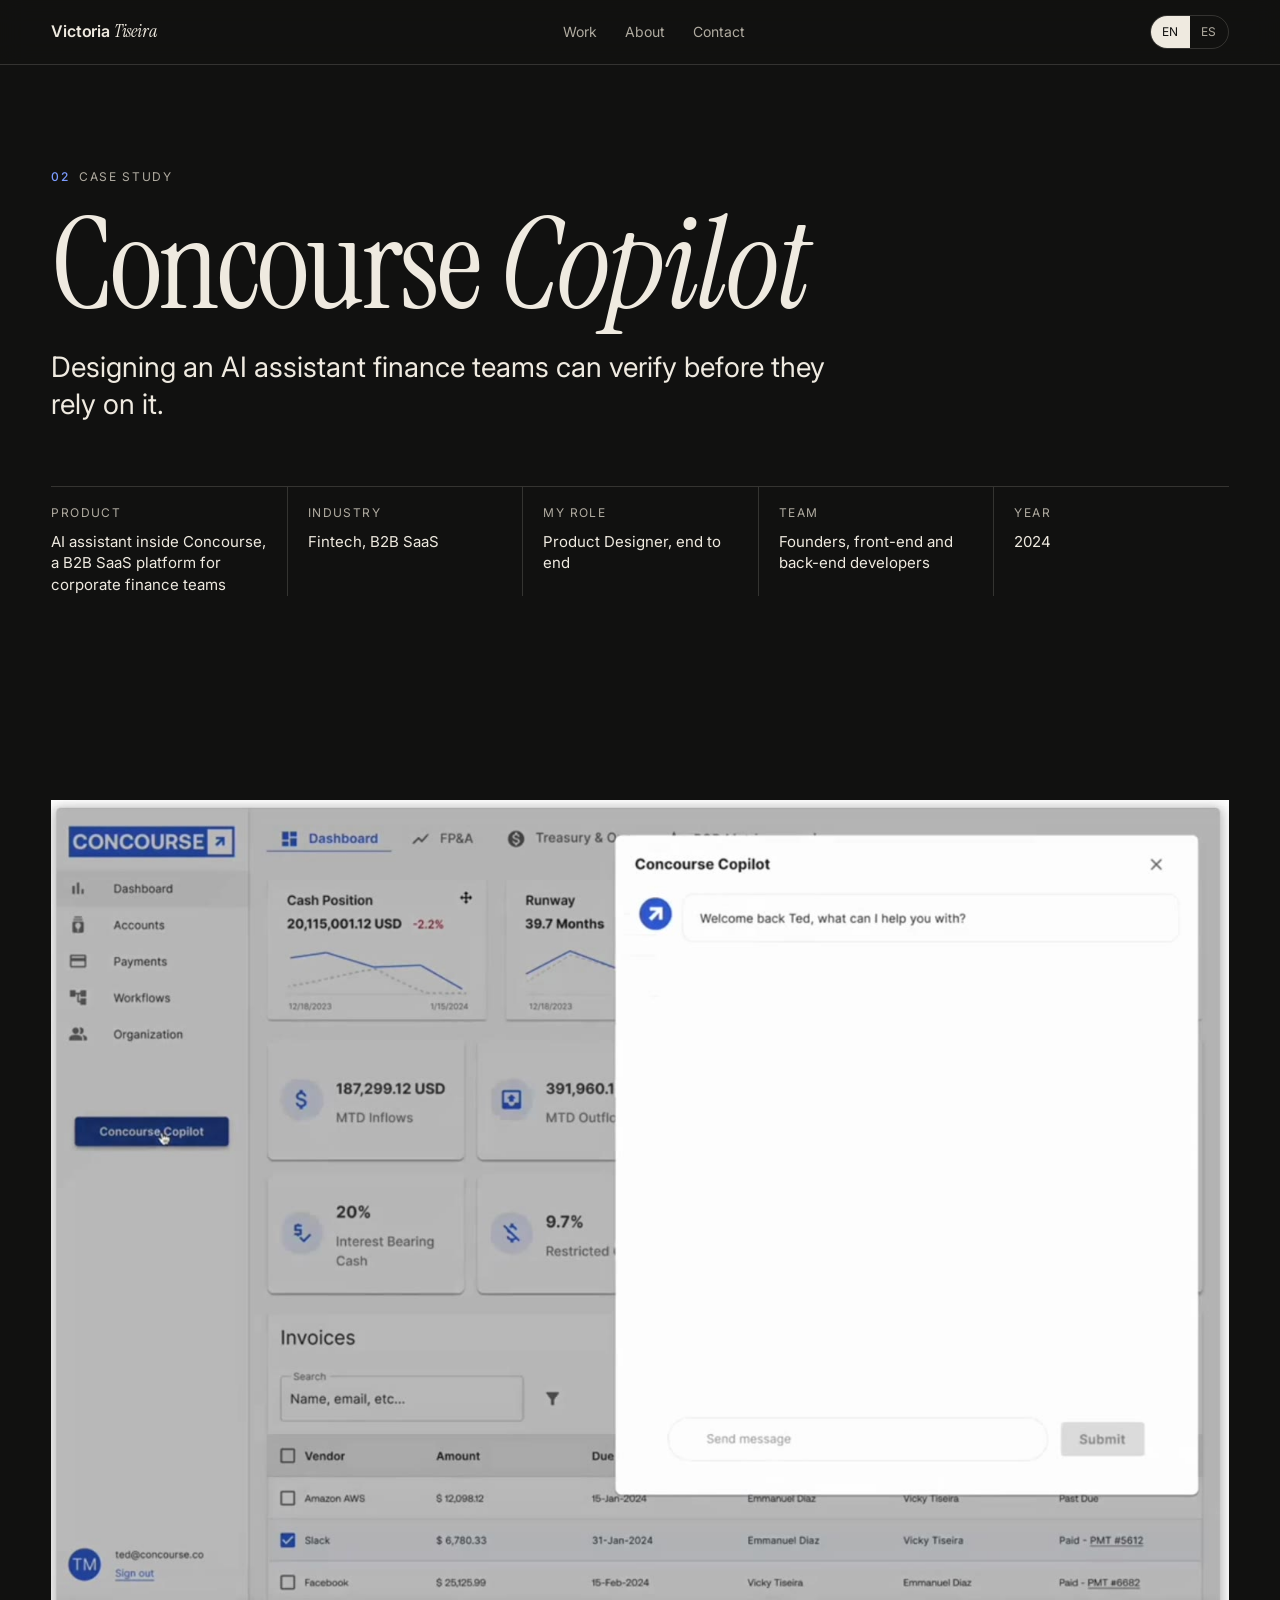
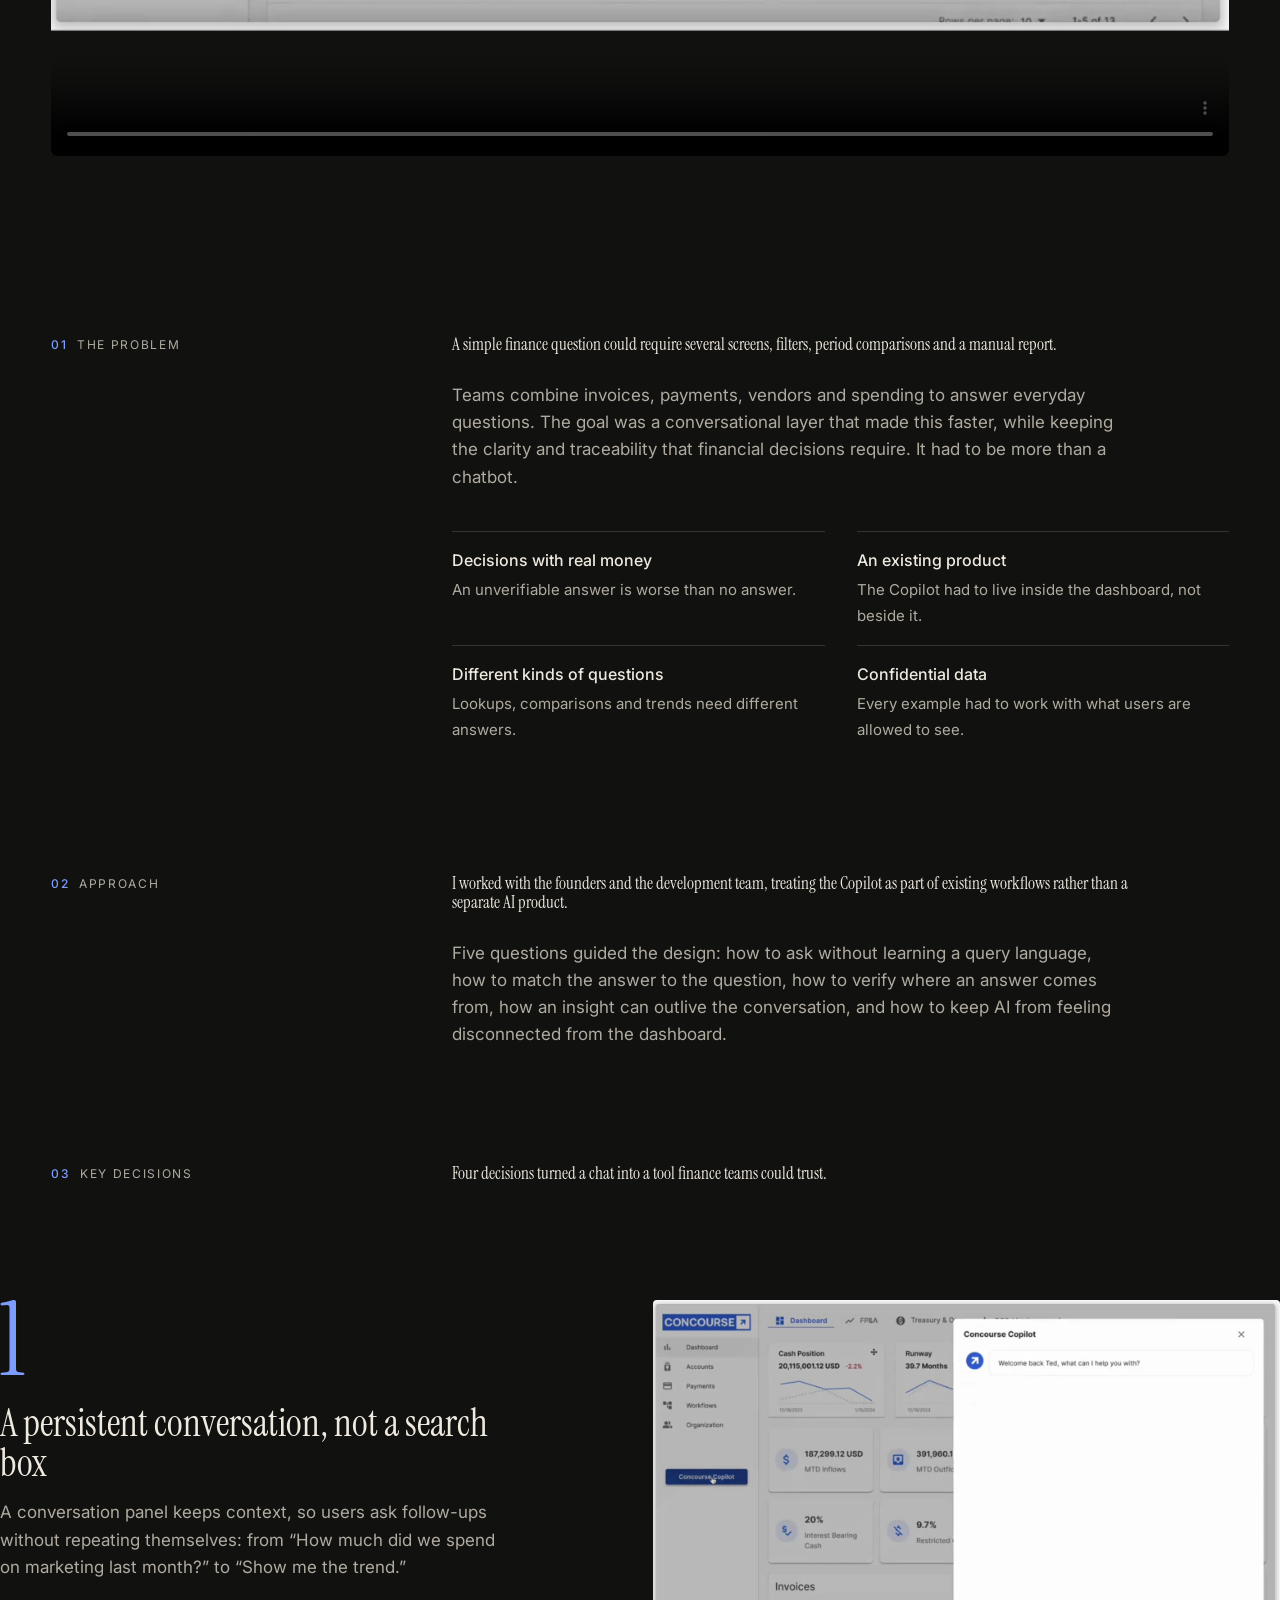
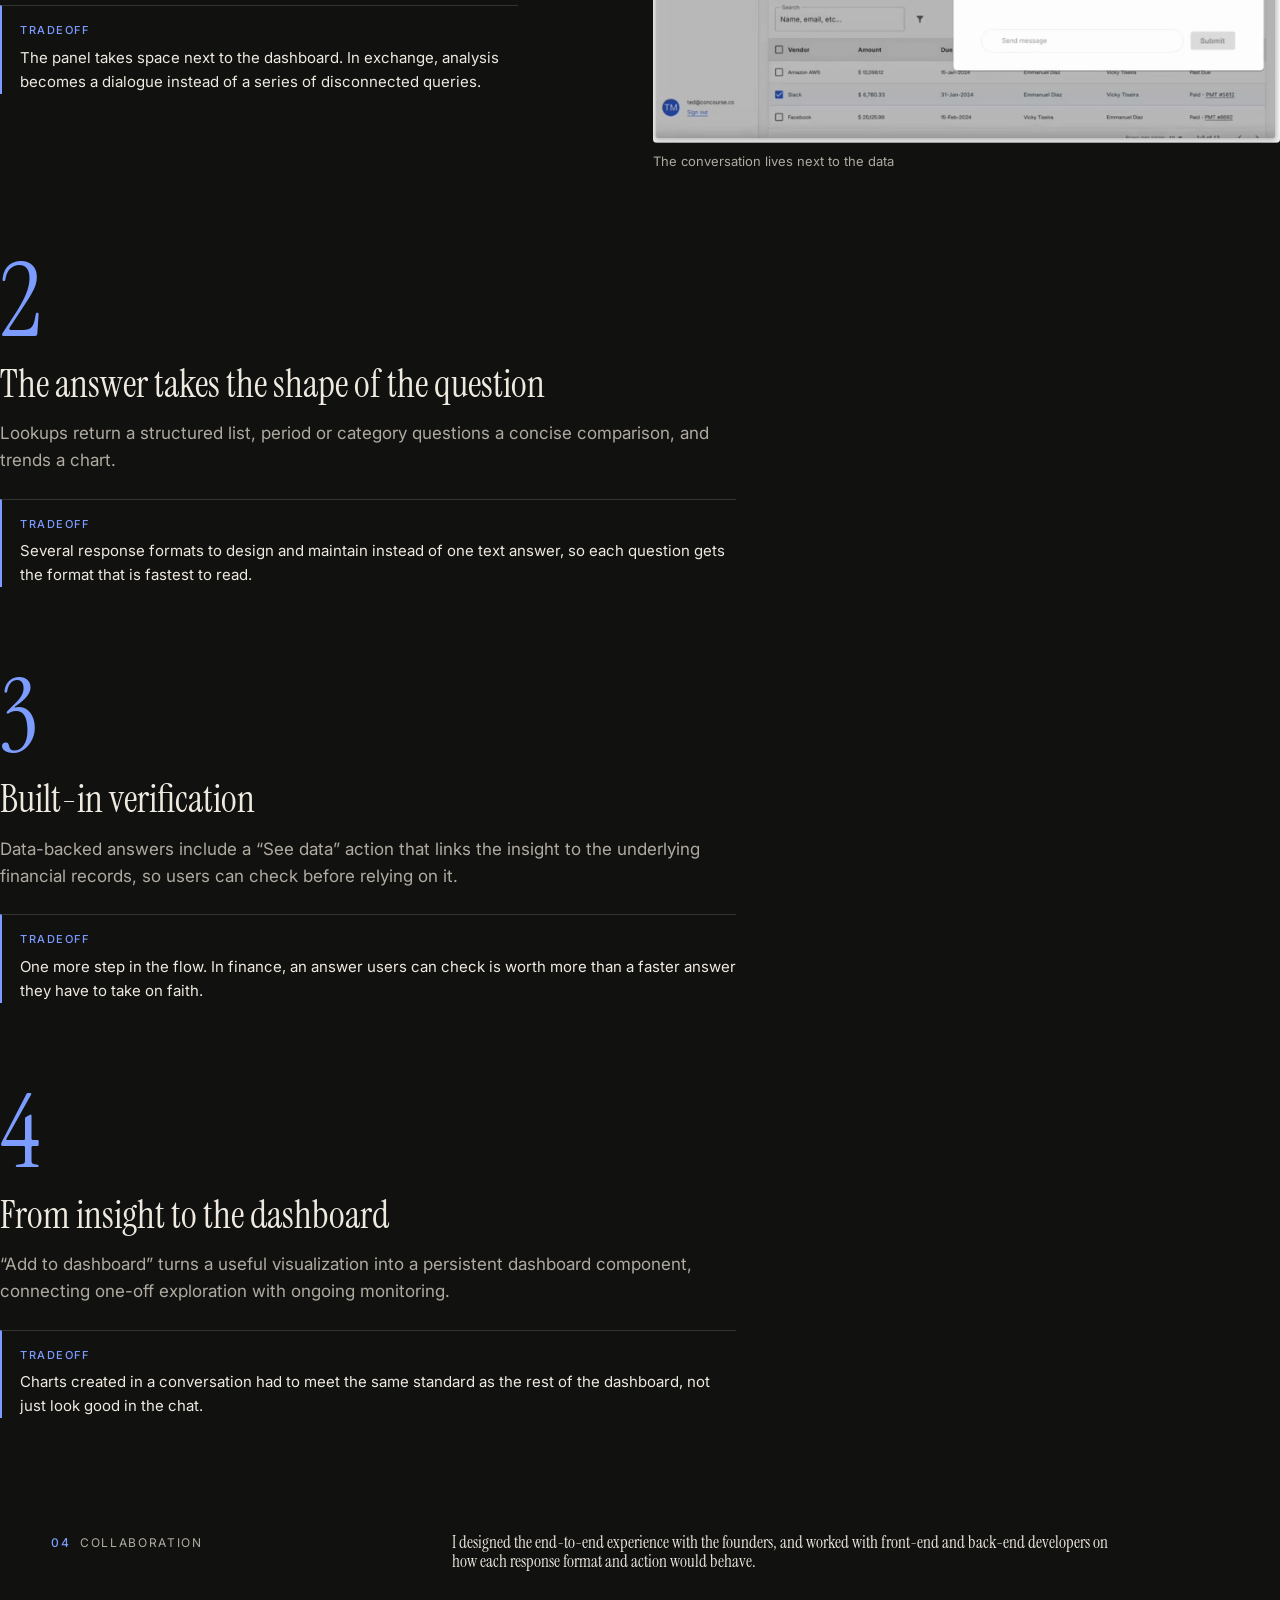
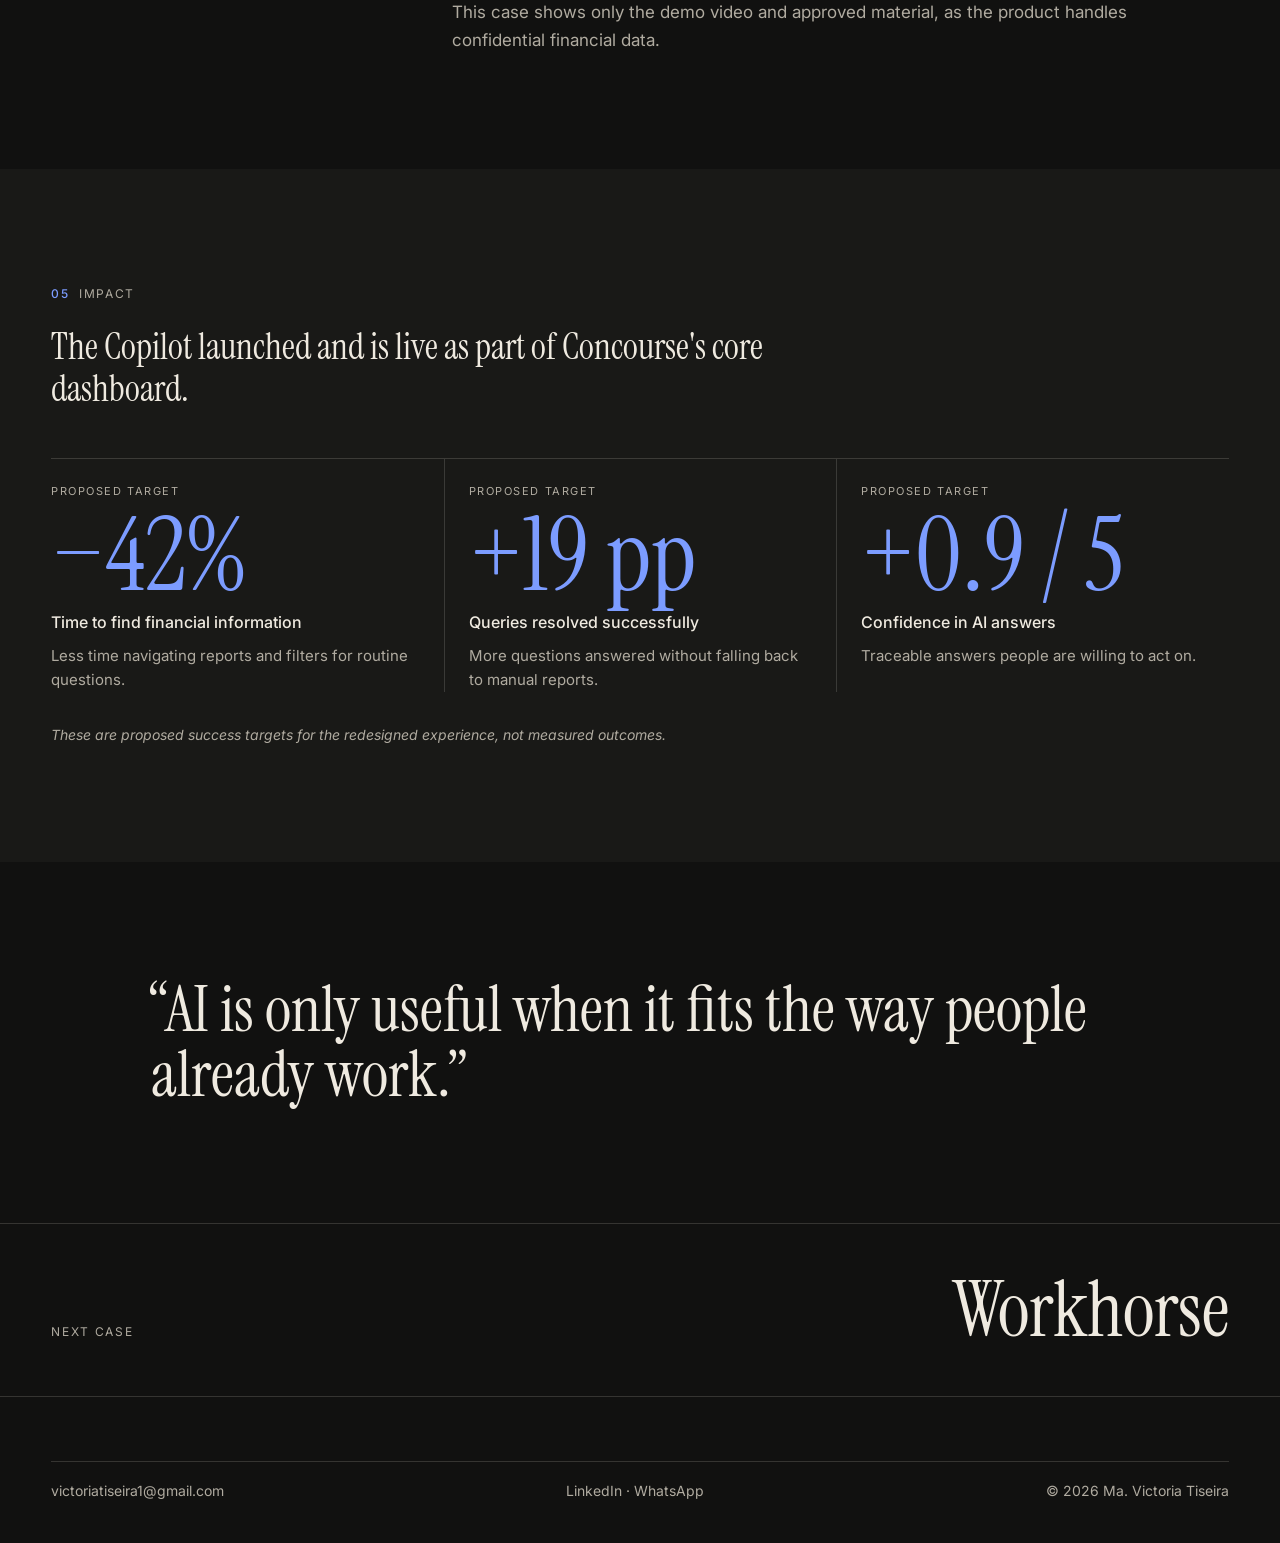
==== commit 3edd2dca: "Add files via upload" ====
--- a/proyectos/concourse-copilot.html
+++ b/proyectos/concourse-copilot.html
@@ -1,9 +1,9 @@
 <!DOCTYPE html>
-<html lang="en">
+<html lang="en" data-lang="en">
 <head>
   <meta charset="UTF-8">
   <meta name="viewport" content="width=device-width, initial-scale=1.0">
-  <title>Concourse Copilot | Ma. Victoria Tiseira</title>
+  <title data-en="Concourse Copilot | Ma. Victoria Tiseira" data-es="Concourse Copilot | Ma. Victoria Tiseira">Concourse Copilot | Ma. Victoria Tiseira</title>
   <meta name="description" content="Designing an AI assistant finance teams can verify before they rely on it.">
   <link rel="canonical" href="https://victoriatiseira.com/proyectos/concourse-copilot.html">
   <meta property="og:type" content="website">
@@ -18,6 +18,7 @@
   <link rel="preconnect" href="https://fonts.googleapis.com"><link rel="preconnect" href="https://fonts.gstatic.com" crossorigin>
   <link href="https://fonts.googleapis.com/css2?family=Instrument+Serif:ital@0;1&family=Inter:wght@400;500;600&display=swap" rel="stylesheet">
   <link rel="stylesheet" href="../assets/v2.css">
+  <script>(function(){var l=null;try{l=new URLSearchParams(location.search).get("lang")||localStorage.getItem("lang")}catch(e){}if(l!=="es"&&l!=="en"){var n=(navigator.languages&&navigator.languages[0])||navigator.language||"en";l=/^es/i.test(n)?"es":"en"}document.documentElement.dataset.lang=l;document.documentElement.lang=l})();</script>
   <style>:root { --case: #7c9cff; }</style>
 </head>
 <body>
@@ -25,92 +26,93 @@
     <div class="wrap">
       <a class="nav__brand" href="../index.html">Victoria <em>Tiseira</em></a>
       <nav class="nav__links" aria-label="Main">
-        <a href="../index.html#work">Work</a><a href="../index.html#about">About</a><a href="../index.html#contact">Contact</a>
+        <a href="../index.html#work"><span class="en">Work</span><span class="es">Trabajos</span></a><a href="../index.html#about"><span class="en">About</span><span class="es">Sobre mí</span></a><a href="../index.html#contact"><span class="en">Contact</span><span class="es">Contacto</span></a>
       </nav>
+      <div class="lang" role="group" aria-label="Language"><button type="button" data-set-lang="en" aria-pressed="true">EN</button><button type="button" data-set-lang="es" aria-pressed="false">ES</button></div>
     </div>
   </header>
   <main>
     <section class="case-hero">
       <div class="wrap grid">
-        <p class="label" style="grid-column:1/-1"><b>02</b> &nbsp;Case study</p>
-        <h1 class="case-hero__title">Concourse <i>Copilot</i></h1>
-        <p class="case-hero__sub">Designing an AI assistant finance teams can verify before they rely on it.</p>
-        <dl class="facts"><div><dt>Product</dt><dd>AI assistant inside Concourse, a B2B SaaS platform for corporate finance teams</dd></div><div><dt>Industry</dt><dd>Fintech, B2B SaaS</dd></div><div><dt>My role</dt><dd>Product Designer, end to end</dd></div><div><dt>Team</dt><dd>Founders, front-end and back-end developers</dd></div><div><dt>Year</dt><dd>2024</dd></div></dl>
+        <p class="label" style="grid-column:1/-1"><b>02</b> &nbsp;<span class="en">Case study</span><span class="es">Caso de estudio</span></p>
+        <h1 class="case-hero__title"><span class="en">Concourse <i>Copilot</i></span><span class="es">Concourse <i>Copilot</i></span></h1>
+        <p class="case-hero__sub"><span class="en">Designing an AI assistant finance teams can verify before they rely on it.</span><span class="es">Diseñar un asistente con IA que los equipos de finanzas puedan verificar antes de confiar en él.</span></p>
+        <dl class="facts"><div><dt><span class="en">Product</span><span class="es">Producto</span></dt><dd><span class="en">AI assistant inside Concourse, a B2B SaaS platform for corporate finance teams</span><span class="es">Asistente con IA dentro de Concourse, una plataforma B2B SaaS para equipos de finanzas corporativas</span></dd></div><div><dt><span class="en">Industry</span><span class="es">Industria</span></dt><dd><span class="en">Fintech, B2B SaaS</span><span class="es">Fintech, B2B SaaS</span></dd></div><div><dt><span class="en">My role</span><span class="es">Mi rol</span></dt><dd><span class="en">Product Designer, end to end</span><span class="es">Product Designer, de punta a punta</span></dd></div><div><dt><span class="en">Team</span><span class="es">Equipo</span></dt><dd><span class="en">Founders, front-end and back-end developers</span><span class="es">Fundadores, desarrolladores front-end y back-end</span></dd></div><div><dt><span class="en">Year</span><span class="es">Año</span></dt><dd><span class="en">2024</span><span class="es">2024</span></dd></div></dl>
       </div>
       <div class="wrap"><div class="case-cover"><video controls playsinline preload="metadata" poster="../img/proyectos/concourse-copilot/demo-poster.jpg" width="1530" height="1080" style="width:100%;display:block"><source src="../img/proyectos/concourse-copilot/demo.mp4" type="video/mp4"></video></div></div>
     </section>
     <section class="blk">
       <div class="wrap grid">
-        <div class="blk__side"><p class="label"><b>01</b> &nbsp;The problem</p></div>
-        <div class="blk__main"><p class="blk__lead">A simple finance question could require several screens, filters, period comparisons and a manual report.</p><p>Teams combine invoices, payments, vendors and spending to answer everyday questions. The goal was a conversational layer that made this faster, while keeping the clarity and traceability that financial decisions require. It had to be more than a chatbot.</p></div>
-        <div class="cons"><div><strong>Decisions with real money</strong><span>An unverifiable answer is worse than no answer.</span></div><div><strong>An existing product</strong><span>The Copilot had to live inside the dashboard, not beside it.</span></div><div><strong>Different kinds of questions</strong><span>Lookups, comparisons and trends need different answers.</span></div><div><strong>Confidential data</strong><span>Every example had to work with what users are allowed to see.</span></div></div>
+        <div class="blk__side"><p class="label"><b>01</b> &nbsp;<span class="en">The problem</span><span class="es">El problema</span></p></div>
+        <div class="blk__main"><p class="blk__lead"><span class="en">A simple finance question could require several screens, filters, period comparisons and a manual report.</span><span class="es">Una pregunta financiera simple podía requerir varias pantallas, filtros, comparaciones de períodos y un reporte manual.</span></p><p><span class="en">Teams combine invoices, payments, vendors and spending to answer everyday questions. The goal was a conversational layer that made this faster, while keeping the clarity and traceability that financial decisions require. It had to be more than a chatbot.</span><span class="es">Los equipos combinan facturas, pagos, proveedores y gastos para responder preguntas cotidianas. El objetivo era una capa conversacional que lo hiciera más rápido, manteniendo la claridad y la trazabilidad que exigen las decisiones financieras. Tenía que ser más que un chatbot.</span></p></div>
+        <div class="cons"><div><strong><span class="en">Decisions with real money</span><span class="es">Decisiones con dinero real</span></strong><span><span class="en">An unverifiable answer is worse than no answer.</span><span class="es">Una respuesta que no se puede verificar es peor que ninguna.</span></span></div><div><strong><span class="en">An existing product</span><span class="es">Un producto existente</span></strong><span><span class="en">The Copilot had to live inside the dashboard, not beside it.</span><span class="es">El Copilot tenía que vivir dentro del dashboard, no al costado.</span></span></div><div><strong><span class="en">Different kinds of questions</span><span class="es">Distintos tipos de preguntas</span></strong><span><span class="en">Lookups, comparisons and trends need different answers.</span><span class="es">Búsquedas, comparaciones y tendencias necesitan respuestas distintas.</span></span></div><div><strong><span class="en">Confidential data</span><span class="es">Datos confidenciales</span></strong><span><span class="en">Every example had to work with what users are allowed to see.</span><span class="es">Cada ejemplo tenía que funcionar con lo que cada usuario puede ver.</span></span></div></div>
       </div>
     </section>
     <section class="blk">
       <div class="wrap grid">
-        <div class="blk__side"><p class="label"><b>02</b> &nbsp;Approach</p></div>
-        <div class="blk__main"><p class="blk__lead">I worked with the founders and the development team, treating the Copilot as part of existing workflows rather than a separate AI product.</p><p>Five questions guided the design: how to ask without learning a query language, how to match the answer to the question, how to verify where an answer comes from, how an insight can outlive the conversation, and how to keep AI from feeling disconnected from the dashboard.</p></div>
+        <div class="blk__side"><p class="label"><b>02</b> &nbsp;<span class="en">Approach</span><span class="es">Enfoque</span></p></div>
+        <div class="blk__main"><p class="blk__lead"><span class="en">I worked with the founders and the development team, treating the Copilot as part of existing workflows rather than a separate AI product.</span><span class="es">Trabajé con los fundadores y el equipo de desarrollo, pensando el Copilot como parte de los flujos existentes y no como un producto de IA aparte.</span></p><p><span class="en">Five questions guided the design: how to ask without learning a query language, how to match the answer to the question, how to verify where an answer comes from, how an insight can outlive the conversation, and how to keep AI from feeling disconnected from the dashboard.</span><span class="es">Cinco preguntas guiaron el diseño: cómo preguntar sin aprender un lenguaje de consultas, cómo adaptar la respuesta a la pregunta, cómo verificar de dónde sale una respuesta, cómo un insight puede sobrevivir a la conversación y cómo evitar que la IA se sienta desconectada del dashboard.</span></p></div>
       </div>
     </section>
     <section class="blk">
       <div class="wrap grid">
-        <div class="blk__side"><p class="label"><b>03</b> &nbsp;Key decisions</p></div>
-        <div class="blk__main"><p class="blk__lead">Four decisions turned a chat into a tool finance teams could trust.</p></div>
+        <div class="blk__side"><p class="label"><b>03</b> &nbsp;<span class="en">Key decisions</span><span class="es">Decisiones clave</span></p></div>
+        <div class="blk__main"><p class="blk__lead"><span class="en">Four decisions turned a chat into a tool finance teams could trust.</span><span class="es">Cuatro decisiones convirtieron un chat en una herramienta confiable para equipos de finanzas.</span></p></div>
       </div>
     </section>
     <article class="dec wrap grid">
       <div class="dec__txt">
         <span class="dec__num">1</span>
-        <h2 class="dec__title">A persistent conversation, not a search box</h2>
-        <p class="dec__body">A conversation panel keeps context, so users ask follow-ups without repeating themselves: from “How much did we spend on marketing last month?” to “Show me the trend.”</p>
-        <p class="dec__trade"><b>Tradeoff</b>The panel takes space next to the dashboard. In exchange, analysis becomes a dialogue instead of a series of disconnected queries.</p>
+        <h2 class="dec__title"><span class="en">A persistent conversation, not a search box</span><span class="es">Una conversación persistente, no un buscador</span></h2>
+        <p class="dec__body"><span class="en">A conversation panel keeps context, so users ask follow-ups without repeating themselves: from “How much did we spend on marketing last month?” to “Show me the trend.”</span><span class="es">Un panel de conversación mantiene el contexto, así se pueden hacer preguntas de seguimiento sin repetir todo: de “How much did we spend on marketing last month?” a “Show me the trend.”</span></p>
+        <p class="dec__trade"><b><span class="en">Tradeoff</span><span class="es">Tradeoff</span></b><span class="en">The panel takes space next to the dashboard. In exchange, analysis becomes a dialogue instead of a series of disconnected queries.</span><span class="es">El panel ocupa lugar al lado del dashboard. A cambio, el análisis se vuelve un diálogo y no una serie de consultas sueltas.</span></p>
       </div>
-      <div class="dec__media"><figure><img src="../img/proyectos/concourse-copilot/demo-poster.jpg" alt="Copilot panel next to the financial dashboard" width="1530" height="1080"><figcaption>The conversation lives next to the data</figcaption></figure></div>
+      <div class="dec__media"><figure><img src="../img/proyectos/concourse-copilot/demo-poster.jpg" alt="Copilot panel next to the financial dashboard" width="1530" height="1080" loading="lazy"><figcaption><span class="en">The conversation lives next to the data</span><span class="es">La conversación vive al lado de los datos</span></figcaption></figure></div>
     </article>
     <article class="dec wrap grid dec--solo">
       <div class="dec__txt">
         <span class="dec__num">2</span>
-        <h2 class="dec__title">The answer takes the shape of the question</h2>
-        <p class="dec__body">Lookups return a structured list, period or category questions a concise comparison, and trends a chart.</p>
-        <p class="dec__trade"><b>Tradeoff</b>Several response formats to design and maintain instead of one text answer, so each question gets the format that is fastest to read.</p>
+        <h2 class="dec__title"><span class="en">The answer takes the shape of the question</span><span class="es">La respuesta toma la forma de la pregunta</span></h2>
+        <p class="dec__body"><span class="en">Lookups return a structured list, period or category questions a concise comparison, and trends a chart.</span><span class="es">Las búsquedas devuelven una lista estructurada, las preguntas por período o categoría una comparación concisa, y las tendencias un gráfico.</span></p>
+        <p class="dec__trade"><b><span class="en">Tradeoff</span><span class="es">Tradeoff</span></b><span class="en">Several response formats to design and maintain instead of one text answer, so each question gets the format that is fastest to read.</span><span class="es">Varios formatos de respuesta para diseñar y mantener en vez de un solo texto, para que cada pregunta reciba el formato más rápido de leer.</span></p>
       </div>
       
     </article>
     <article class="dec wrap grid dec--solo">
       <div class="dec__txt">
         <span class="dec__num">3</span>
-        <h2 class="dec__title">Built-in verification</h2>
-        <p class="dec__body">Data-backed answers include a “See data” action that links the insight to the underlying financial records, so users can check before relying on it.</p>
-        <p class="dec__trade"><b>Tradeoff</b>One more step in the flow. In finance, an answer users can check is worth more than a faster answer they have to take on faith.</p>
+        <h2 class="dec__title"><span class="en">Built-in verification</span><span class="es">Verificación integrada</span></h2>
+        <p class="dec__body"><span class="en">Data-backed answers include a “See data” action that links the insight to the underlying financial records, so users can check before relying on it.</span><span class="es">Las respuestas basadas en datos incluyen la acción “See data”, que vincula el insight con los registros financieros, para poder chequear antes de confiar en él.</span></p>
+        <p class="dec__trade"><b><span class="en">Tradeoff</span><span class="es">Tradeoff</span></b><span class="en">One more step in the flow. In finance, an answer users can check is worth more than a faster answer they have to take on faith.</span><span class="es">Un paso más en el flujo. En finanzas, una respuesta que se puede chequear vale más que una más rápida que hay que creer a ciegas.</span></p>
       </div>
       
     </article>
     <article class="dec wrap grid dec--solo">
       <div class="dec__txt">
         <span class="dec__num">4</span>
-        <h2 class="dec__title">From insight to the dashboard</h2>
-        <p class="dec__body">“Add to dashboard” turns a useful visualization into a persistent dashboard component, connecting one-off exploration with ongoing monitoring.</p>
-        <p class="dec__trade"><b>Tradeoff</b>Charts created in a conversation had to meet the same standard as the rest of the dashboard, not just look good in the chat.</p>
+        <h2 class="dec__title"><span class="en">From insight to the dashboard</span><span class="es">Del insight al dashboard</span></h2>
+        <p class="dec__body"><span class="en">“Add to dashboard” turns a useful visualization into a persistent dashboard component, connecting one-off exploration with ongoing monitoring.</span><span class="es">“Add to dashboard” convierte una visualización útil en un componente fijo del dashboard, conectando la exploración puntual con el seguimiento continuo.</span></p>
+        <p class="dec__trade"><b><span class="en">Tradeoff</span><span class="es">Tradeoff</span></b><span class="en">Charts created in a conversation had to meet the same standard as the rest of the dashboard, not just look good in the chat.</span><span class="es">Los gráficos creados en una conversación tenían que cumplir el mismo estándar que el resto del dashboard, no solo verse bien en el chat.</span></p>
       </div>
       
     </article>
     <section class="blk">
       <div class="wrap grid">
-        <div class="blk__side"><p class="label"><b>04</b> &nbsp;Collaboration</p></div>
-        <div class="blk__main"><p class="blk__lead">I designed the end-to-end experience with the founders, and worked with front-end and back-end developers on how each response format and action would behave.</p><p>This case shows only the demo video and approved material, as the product handles confidential financial data.</p></div>
+        <div class="blk__side"><p class="label"><b>04</b> &nbsp;<span class="en">Collaboration</span><span class="es">Colaboración</span></p></div>
+        <div class="blk__main"><p class="blk__lead"><span class="en">I designed the end-to-end experience with the founders, and worked with front-end and back-end developers on how each response format and action would behave.</span><span class="es">Diseñé la experiencia de punta a punta con los fundadores, y trabajé con desarrolladores front-end y back-end en cómo se comportaría cada formato de respuesta y cada acción.</span></p><p><span class="en">This case shows only the demo video and approved material, as the product handles confidential financial data.</span><span class="es">Este caso muestra solo el video demo y material aprobado, porque el producto maneja datos financieros confidenciales.</span></p></div>
       </div>
     </section>
     <section class="impact">
       <div class="wrap grid">
-        <p class="label" style="grid-column:1/-1;margin-bottom:24px"><b>05</b> &nbsp;Impact</p>
-        <p class="impact__live">The Copilot launched and is live as part of Concourse&#x27;s core dashboard.</p>
-        <div class="kpis kpis--3"><div class="kpi"><p class="kpi__tag">Proposed target</p><p class="kpi__num">−42%</p><p class="kpi__what">Time to find financial information</p><p class="kpi__why">Less time navigating reports and filters for routine questions.</p></div><div class="kpi"><p class="kpi__tag">Proposed target</p><p class="kpi__num">+19 pp</p><p class="kpi__what">Queries resolved successfully</p><p class="kpi__why">More questions answered without falling back to manual reports.</p></div><div class="kpi"><p class="kpi__tag">Proposed target</p><p class="kpi__num">+0.9 / 5</p><p class="kpi__what">Confidence in AI answers</p><p class="kpi__why">Traceable answers people are willing to act on.</p></div></div>
-        <p class="impact__note">These are proposed success targets for the redesigned experience, not measured outcomes.</p>
+        <p class="label" style="grid-column:1/-1;margin-bottom:24px"><b>05</b> &nbsp;<span class="en">Impact</span><span class="es">Impacto</span></p>
+        <p class="impact__live"><span class="en">The Copilot launched and is live as part of Concourse&#x27;s core dashboard.</span><span class="es">El Copilot se lanzó y está en uso como parte del dashboard principal de Concourse.</span></p>
+        <div class="kpis kpis--3"><div class="kpi"><p class="kpi__tag"><span class="en">Proposed target</span><span class="es">Objetivo propuesto</span></p><p class="kpi__num">−42%</p><p class="kpi__what"><span class="en">Time to find financial information</span><span class="es">Tiempo para encontrar información financiera</span></p><p class="kpi__why"><span class="en">Less time navigating reports and filters for routine questions.</span><span class="es">Menos tiempo navegando reportes y filtros para preguntas de rutina.</span></p></div><div class="kpi"><p class="kpi__tag"><span class="en">Proposed target</span><span class="es">Objetivo propuesto</span></p><p class="kpi__num">+19 pp</p><p class="kpi__what"><span class="en">Queries resolved successfully</span><span class="es">Consultas resueltas</span></p><p class="kpi__why"><span class="en">More questions answered without falling back to manual reports.</span><span class="es">Más preguntas respondidas sin volver a los reportes manuales.</span></p></div><div class="kpi"><p class="kpi__tag"><span class="en">Proposed target</span><span class="es">Objetivo propuesto</span></p><p class="kpi__num">+0.9 / 5</p><p class="kpi__what"><span class="en">Confidence in AI answers</span><span class="es">Confianza en las respuestas de IA</span></p><p class="kpi__why"><span class="en">Traceable answers people are willing to act on.</span><span class="es">Respuestas trazables sobre las que la gente se anima a actuar.</span></p></div></div>
+        <p class="impact__note"><span class="en">These are proposed success targets for the redesigned experience, not measured outcomes.</span><span class="es">Son objetivos de éxito propuestos para la experiencia rediseñada, no resultados medidos.</span></p>
       </div>
     </section>
-    <section class="learn"><div class="wrap grid"><q>AI is only useful when it fits the way people already work.</q></div></section>
+    <section class="learn"><div class="wrap grid"><q><span class="en">AI is only useful when it fits the way people already work.</span><span class="es">La IA solo es útil cuando encaja en la forma en que la gente ya trabaja.</span></q></div></section>
     <nav class="next" aria-label="Next case">
-      <div class="wrap"><a href="workhorse.html"><span class="label">Next case</span><span class="serif">Workhorse</span></a></div>
+      <div class="wrap"><a href="workhorse.html"><span class="label"><span class="en">Next case</span><span class="es">Siguiente caso</span></span><span class="serif"><span class="en">Workhorse</span><span class="es">Workhorse</span></span></a></div>
     </nav>
   </main>
   <footer class="contact" id="contact" style="padding-top:64px">
@@ -122,5 +124,6 @@
       </div>
     </div>
   </footer>
+  <script src="../assets/v2.js"></script>
 </body>
 </html>
--- a/assets/v2.css
+++ b/assets/v2.css
@@ -28,6 +28,12 @@
 .nav__links a:hover { color: var(--fg); }
 .nav__lang { font-size: 12px; color: var(--muted); border: 1px solid var(--line); border-radius: 99px; padding: 5px 10px; }
 .nav__lang strong { color: var(--fg); font-weight: 500; }
+.lang { display: flex; border: 1px solid var(--line); border-radius: 99px; overflow: hidden; font-size: 12px; }
+.lang button { background: none; border: 0; color: var(--muted); padding: 6px 11px; cursor: pointer; font: inherit; letter-spacing: .04em; }
+.lang button:hover { color: var(--fg); }
+.lang button[aria-pressed="true"] { background: var(--fg); color: var(--bg); }
+.lang button:focus-visible { outline: 2px solid var(--accent); outline-offset: -2px; }
+html:not([data-lang="es"]) .es, html[data-lang="es"] .en { display: none !important; }
 @media (max-width: 760px) { .nav__links { display: none; } }
 
 /* Home hero */
@@ -38,7 +44,7 @@
 .hero__sub { grid-column: 1 / 7; margin-top: clamp(32px, 4vw, 56px); font-size: clamp(20px, 2vw, 26px); line-height: 1.35; }
 .hero__intro { grid-column: 8 / -1; margin-top: clamp(32px, 4vw, 56px); color: var(--muted); font-size: 17px; }
 .hero__meta { grid-column: 1 / -1; display: flex; flex-wrap: wrap; gap: 8px 28px; margin-top: clamp(40px, 5vw, 64px); padding-top: 18px; border-top: 1px solid var(--line); font-size: 14px; color: var(--muted); }
-.hero__meta span::before { content: "●"; color: var(--accent); font-size: 8px; vertical-align: 3px; margin-right: 10px; }
+.hero__meta > span::before { content: "●"; color: var(--accent); font-size: 8px; vertical-align: 3px; margin-right: 10px; }
 @media (max-width: 860px) { .hero__sub, .hero__intro { grid-column: 1 / -1; } .hero__intro { margin-top: 20px; } }
 
 /* Section head */
@@ -59,7 +65,7 @@
 .wk__title { margin: 10px 0 14px; font-family: var(--serif); font-weight: 400; font-size: clamp(32px, 3.6vw, 52px); line-height: 1.02; }
 .wk__q { font-size: 18px; line-height: 1.45; }
 .wk__tags { display: flex; flex-wrap: wrap; gap: 6px; margin-top: 20px; }
-.wk__tags span { font-size: 12px; color: var(--muted); border: 1px solid var(--line); border-radius: 99px; padding: 4px 10px; }
+.wk__tags > span { font-size: 12px; color: var(--muted); border: 1px solid var(--line); border-radius: 99px; padding: 4px 10px; }
 .wk__link { display: inline-block; margin-top: 24px; font-size: 14px; border-bottom: 1px solid var(--accent); padding-bottom: 2px; }
 @media (max-width: 860px) { .wk__img, .wk__txt, .wk:nth-child(even) .wk__img, .wk:nth-child(even) .wk__txt { grid-column: 1 / -1; grid-row: auto; } .wk__txt { margin-top: 24px; } }
 
@@ -76,8 +82,8 @@
 .more { grid-column: 1 / -1; }
 .more a { display: grid; grid-template-columns: 1fr 1fr auto; gap: 16px; padding: 16px 0; border-top: 1px solid var(--line); font-size: 15px; color: var(--muted); transition: color .2s; }
 .more a:hover { color: var(--fg); }
-.more a span:first-child { color: var(--fg); }
-@media (max-width: 600px) { .more a { grid-template-columns: 1fr auto; } .more a span:nth-child(2) { display: none; } }
+.more a > span:first-child { color: var(--fg); }
+@media (max-width: 600px) { .more a { grid-template-columns: 1fr auto; } .more a > span:nth-child(2) { display: none; } }
 
 /* About */
 .about__photo { grid-column: 1 / 4; border-radius: 6px; overflow: hidden; }
@@ -88,7 +94,7 @@
 
 /* Contact / footer */
 .contact { padding: var(--sec) 0 40px; border-top: 1px solid var(--line); }
-.contact__big { grid-column: 1 / -1; font-family: var(--serif); font-size: clamp(44px, 8vw, 128px); line-height: .95; }
+.contact__big { grid-column: 1 / -1; font-family: var(--serif); font-size: clamp(36px, 5.5vw, 84px); line-height: 1; }
 .contact__big a { border-bottom: 1px solid var(--line); transition: border-color .2s, color .2s; }
 .contact__big a:hover { color: var(--accent); border-color: var(--accent); }
 .contact__row { grid-column: 1 / -1; display: flex; flex-wrap: wrap; justify-content: space-between; gap: 16px; margin-top: 56px; padding-top: 18px; border-top: 1px solid var(--line); font-size: 14px; color: var(--muted); }
@@ -121,7 +127,7 @@
 .cons { grid-column: 5 / -1; display: grid; grid-template-columns: repeat(2, 1fr); gap: 0 32px; margin-top: 40px; }
 .cons div { padding: 16px 0; border-top: 1px solid var(--line); }
 .cons strong { display: block; font-weight: 500; margin-bottom: 4px; }
-.cons span { color: var(--muted); font-size: 15px; }
+.cons div > span { color: var(--muted); font-size: 15px; }
 @media (max-width: 860px) { .cons { grid-column: 1 / -1; grid-template-columns: 1fr; } }
 
 /* Decisions */
@@ -176,7 +182,7 @@
 
 @media (prefers-reduced-motion: reduce) { * { transition: none !important; scroll-behavior: auto !important; } }
 .contact__big { overflow-wrap: anywhere; }
-@media (max-width: 600px) { .contact__big { font-size: clamp(30px, 9vw, 44px); } }
+@media (max-width: 600px) { .contact__big { font-size: clamp(28px, 8vw, 38px); } }
 
 .dec--solo .dec__txt, .dec--solo:nth-of-type(even) .dec__txt { grid-column: 1 / 8; grid-row: auto; }
 .kpis--2 { grid-template-columns: repeat(2, 1fr); }
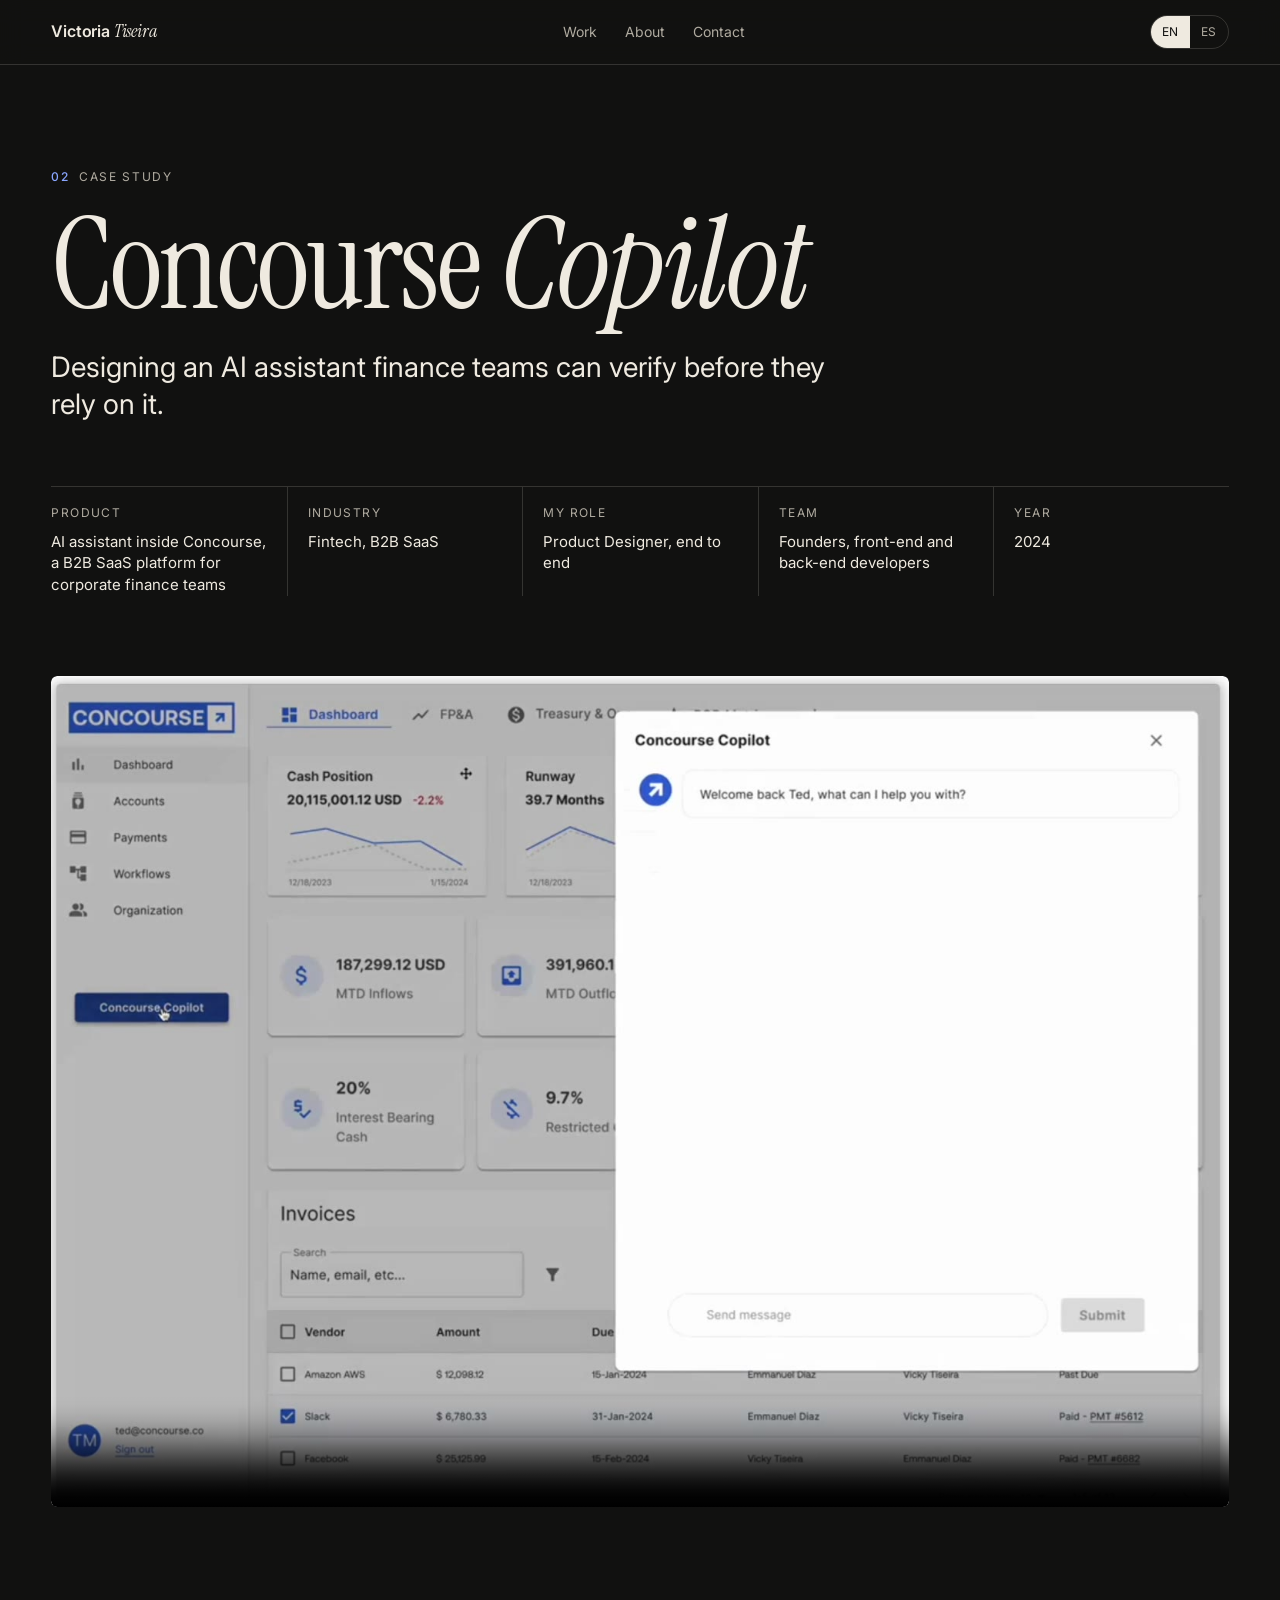
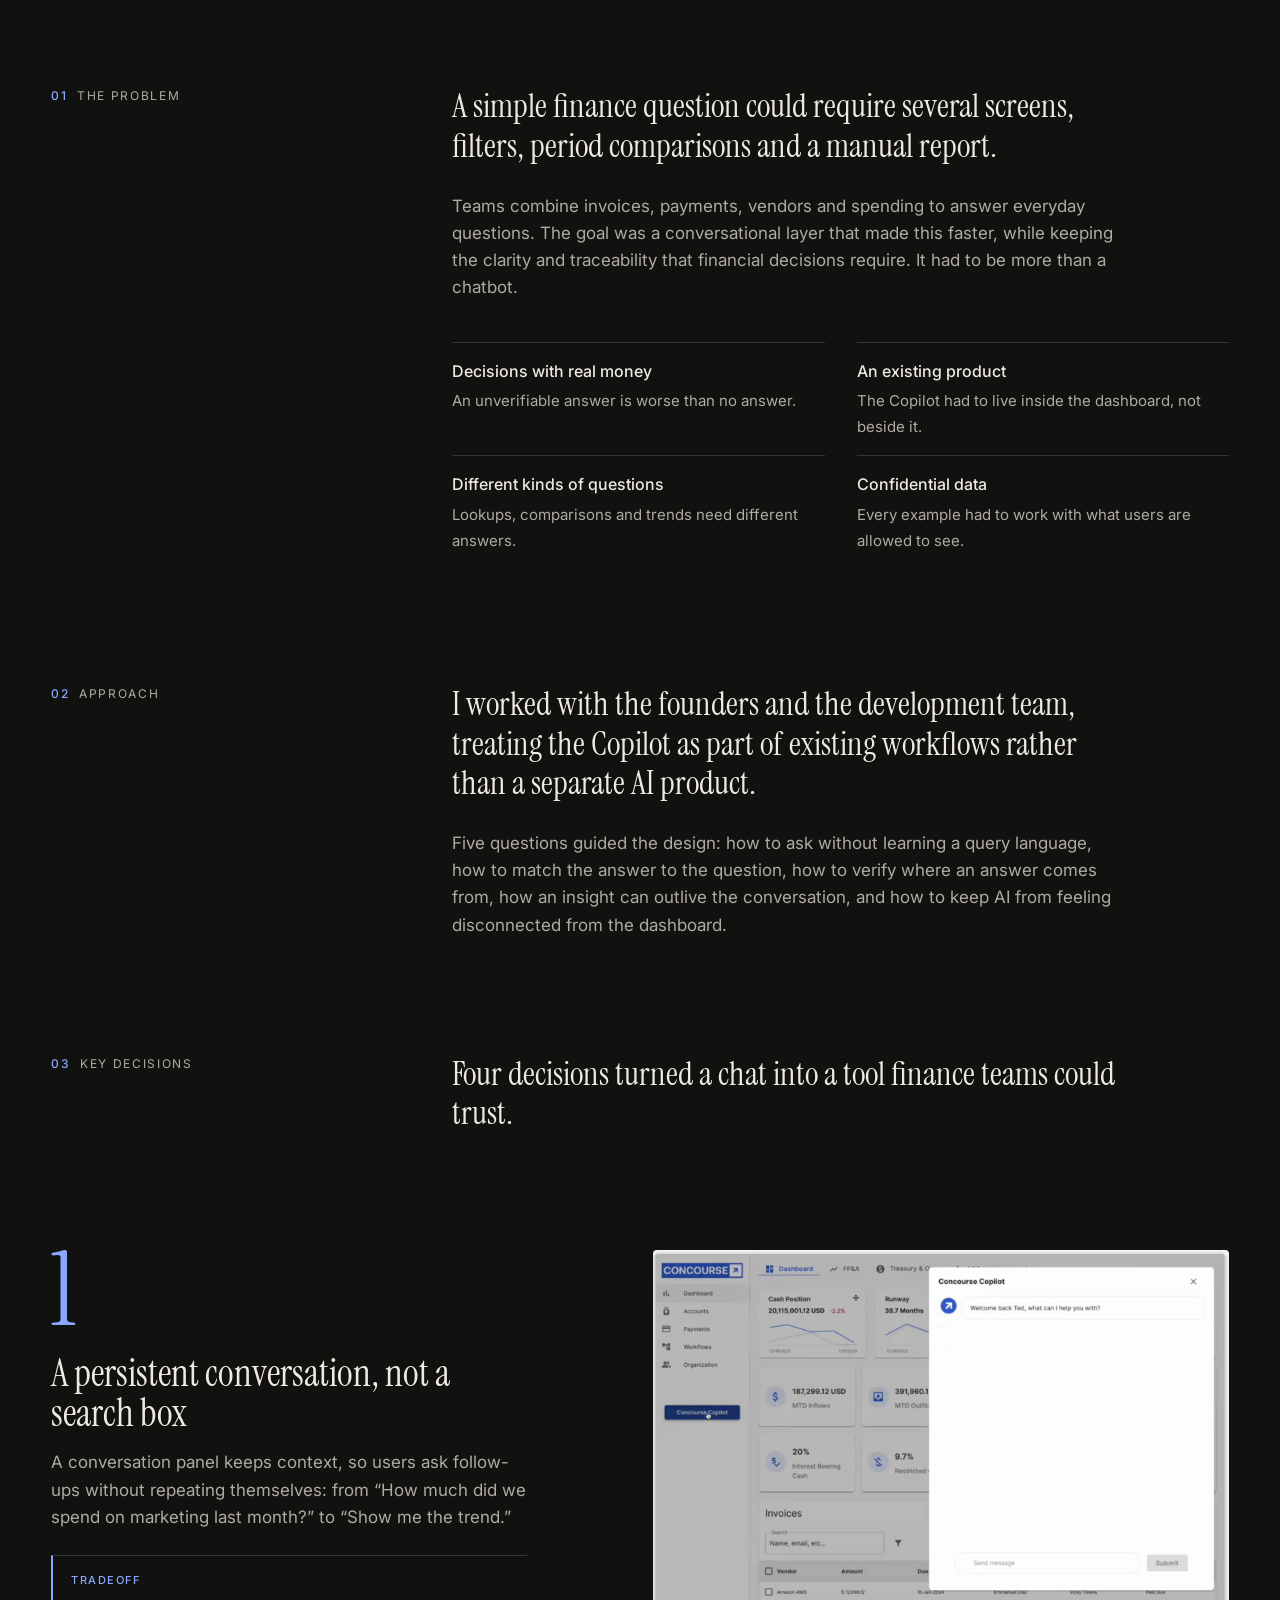
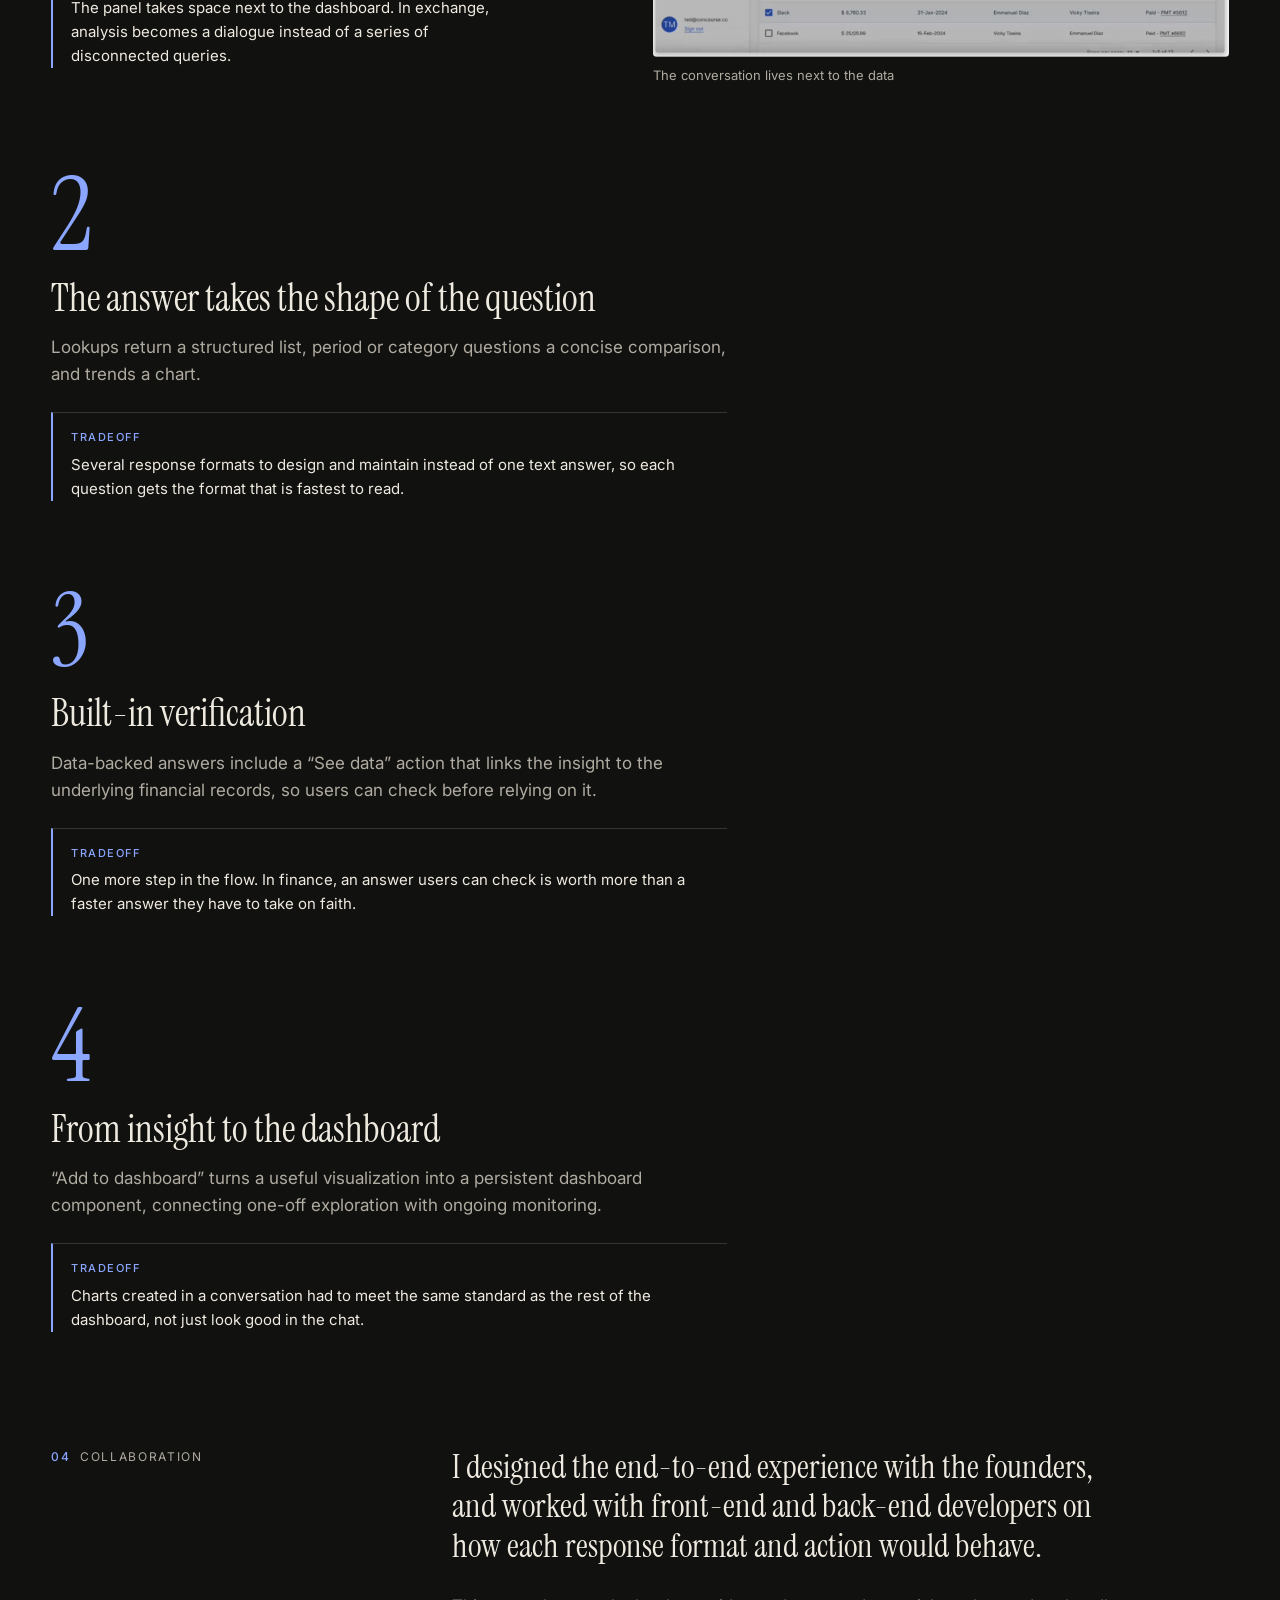
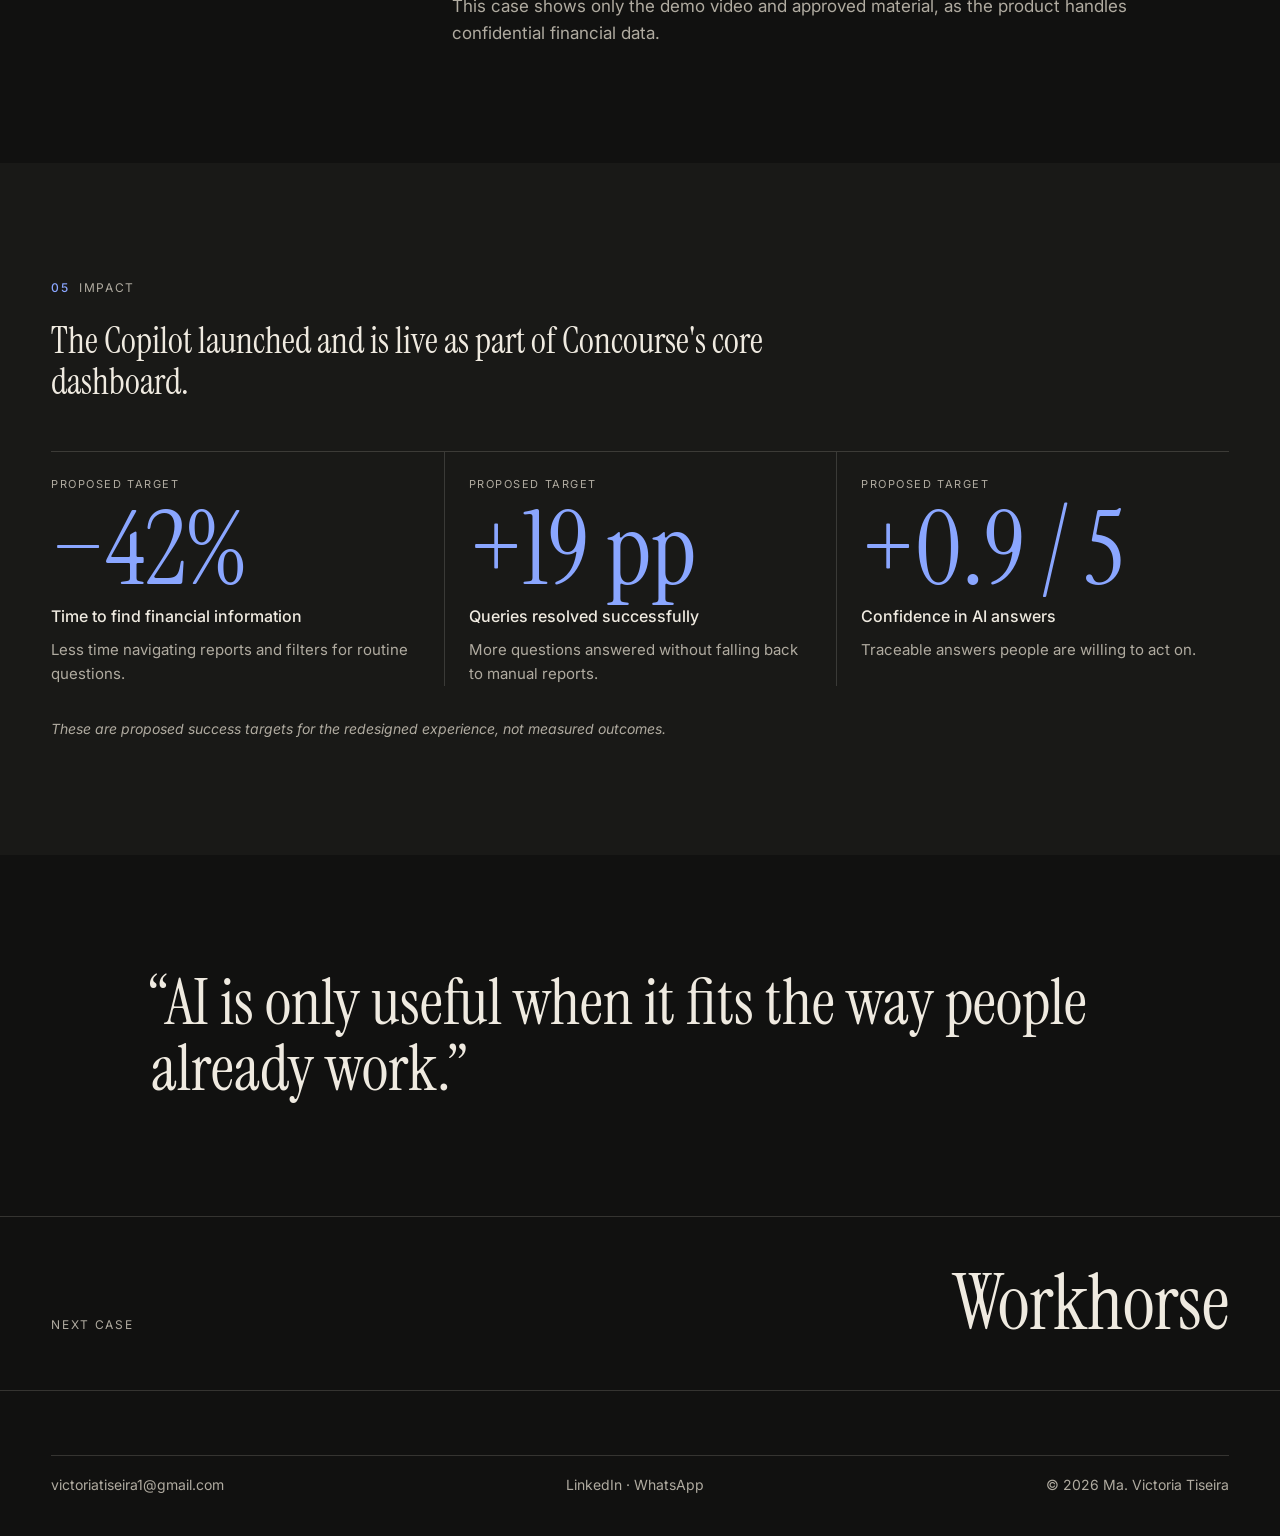
==== commit bc151172: "Add files via upload" ====
--- a/proyectos/concourse-copilot.html
+++ b/proyectos/concourse-copilot.html
@@ -19,7 +19,7 @@
   <link href="https://fonts.googleapis.com/css2?family=Instrument+Serif:ital@0;1&family=Inter:wght@400;500;600&display=swap" rel="stylesheet">
   <link rel="stylesheet" href="../assets/v2.css">
   <script>(function(){var l=null;try{l=new URLSearchParams(location.search).get("lang")||localStorage.getItem("lang")}catch(e){}if(l!=="es"&&l!=="en"){var n=(navigator.languages&&navigator.languages[0])||navigator.language||"en";l=/^es/i.test(n)?"es":"en"}document.documentElement.dataset.lang=l;document.documentElement.lang=l})();</script>
-  <style>:root { --case: #7c9cff; }</style>
+  <style>:root { --case: #8aa6ff; }</style>
 </head>
 <body>
   <header class="nav">
--- a/assets/v2.css
+++ b/assets/v2.css
@@ -8,7 +8,7 @@
 *, *::before, *::after { box-sizing: border-box; }
 html { -webkit-text-size-adjust: 100%; scroll-behavior: smooth; }
 body { margin: 0; background: var(--bg); color: var(--fg); font: 400 16px/1.6 var(--sans); -webkit-font-smoothing: antialiased; }
-img { display: block; max-width: 100%; height: auto; }
+img, video { display: block; max-width: 100%; height: auto; }
 a { color: inherit; text-decoration: none; }
 a:focus-visible, button:focus-visible { outline: 2px solid var(--accent); outline-offset: 4px; border-radius: 2px; }
 p { margin: 0; }
@@ -90,6 +90,9 @@
 .about__txt { grid-column: 5 / 12; }
 .about__lead { font-family: var(--serif); font-size: clamp(28px, 3vw, 42px); line-height: 1.15; margin-bottom: 24px; }
 .about__txt p + p { margin-top: 14px; color: var(--muted); }
+.about__cta { margin-top: 36px; font-family: var(--serif); font-size: clamp(30px, 3.4vw, 48px); line-height: 1.1; }
+.about__cta a { border-bottom: 1px solid var(--line); transition: border-color .2s, color .2s; }
+.about__cta a:hover { color: var(--accent); border-color: var(--accent); }
 @media (max-width: 860px) { .about__photo { grid-column: 1 / 6; } .about__txt { grid-column: 1 / -1; margin-top: 28px; } }
 
 /* Contact / footer */
@@ -121,7 +124,7 @@
 .blk__lead { font-family: var(--serif); font-size: clamp(28px, 3vw, 44px); line-height: 1.12; margin-bottom: 28px; }
 .blk__main p + p { margin-top: 16px; }
 .blk__main > p { color: var(--muted); font-size: 17px; }
-.blk__main > p.blk__lead { color: var(--fg); }
+.blk__main > p.blk__lead { color: var(--fg); font-size: clamp(24px, 2.6vw, 36px); line-height: 1.18; }
 @media (max-width: 860px) { .blk__side, .blk__main { grid-column: 1 / -1; } .blk__side { margin-bottom: 20px; } }
 
 .cons { grid-column: 5 / -1; display: grid; grid-template-columns: repeat(2, 1fr); gap: 0 32px; margin-top: 40px; }
@@ -131,7 +134,7 @@
 @media (max-width: 860px) { .cons { grid-column: 1 / -1; grid-template-columns: 1fr; } }
 
 /* Decisions */
-.dec { padding: clamp(64px, 7vw, 104px) 0 0; align-items: start; }
+.dec { padding-top: clamp(64px, 7vw, 104px); align-items: start; }
 .dec__txt { grid-column: 1 / 6; }
 .dec__media { grid-column: 7 / -1; display: grid; gap: 16px; }
 .dec:nth-of-type(even) .dec__txt { grid-column: 8 / -1; grid-row: 1; }
